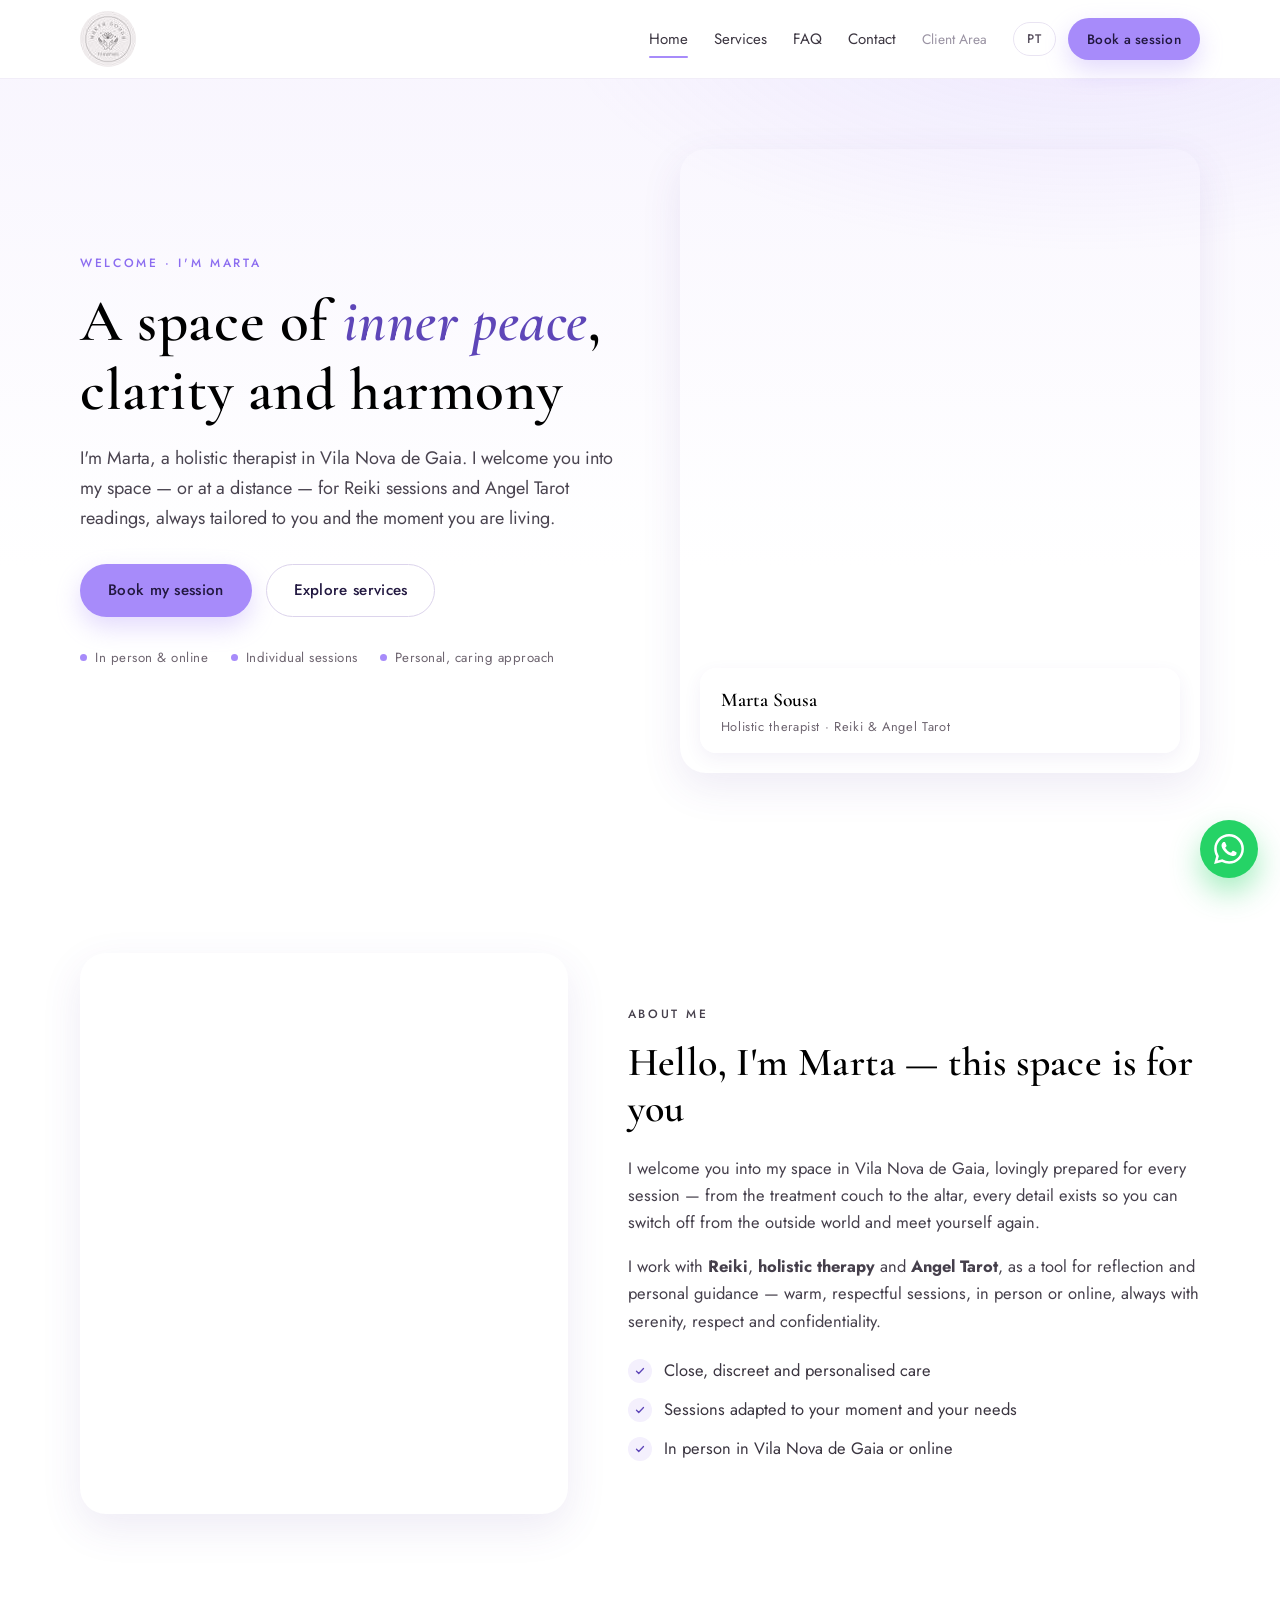
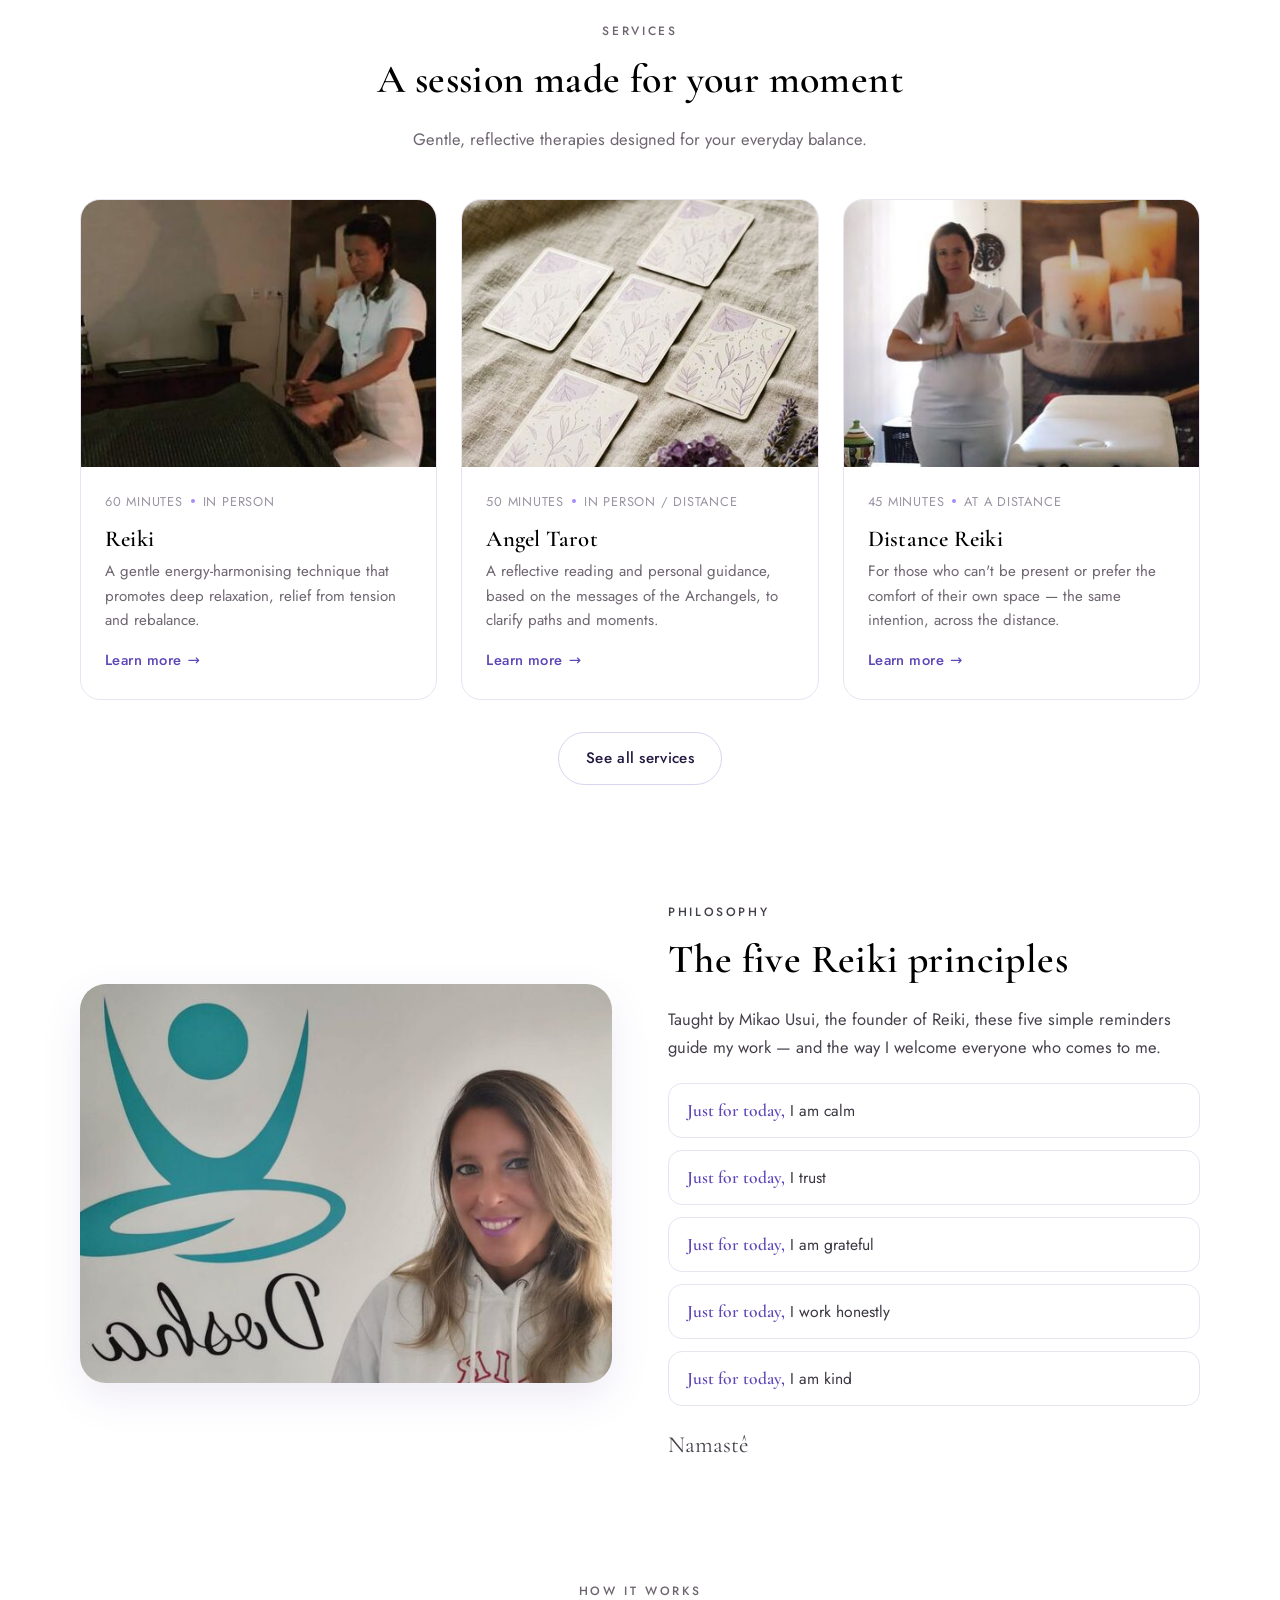
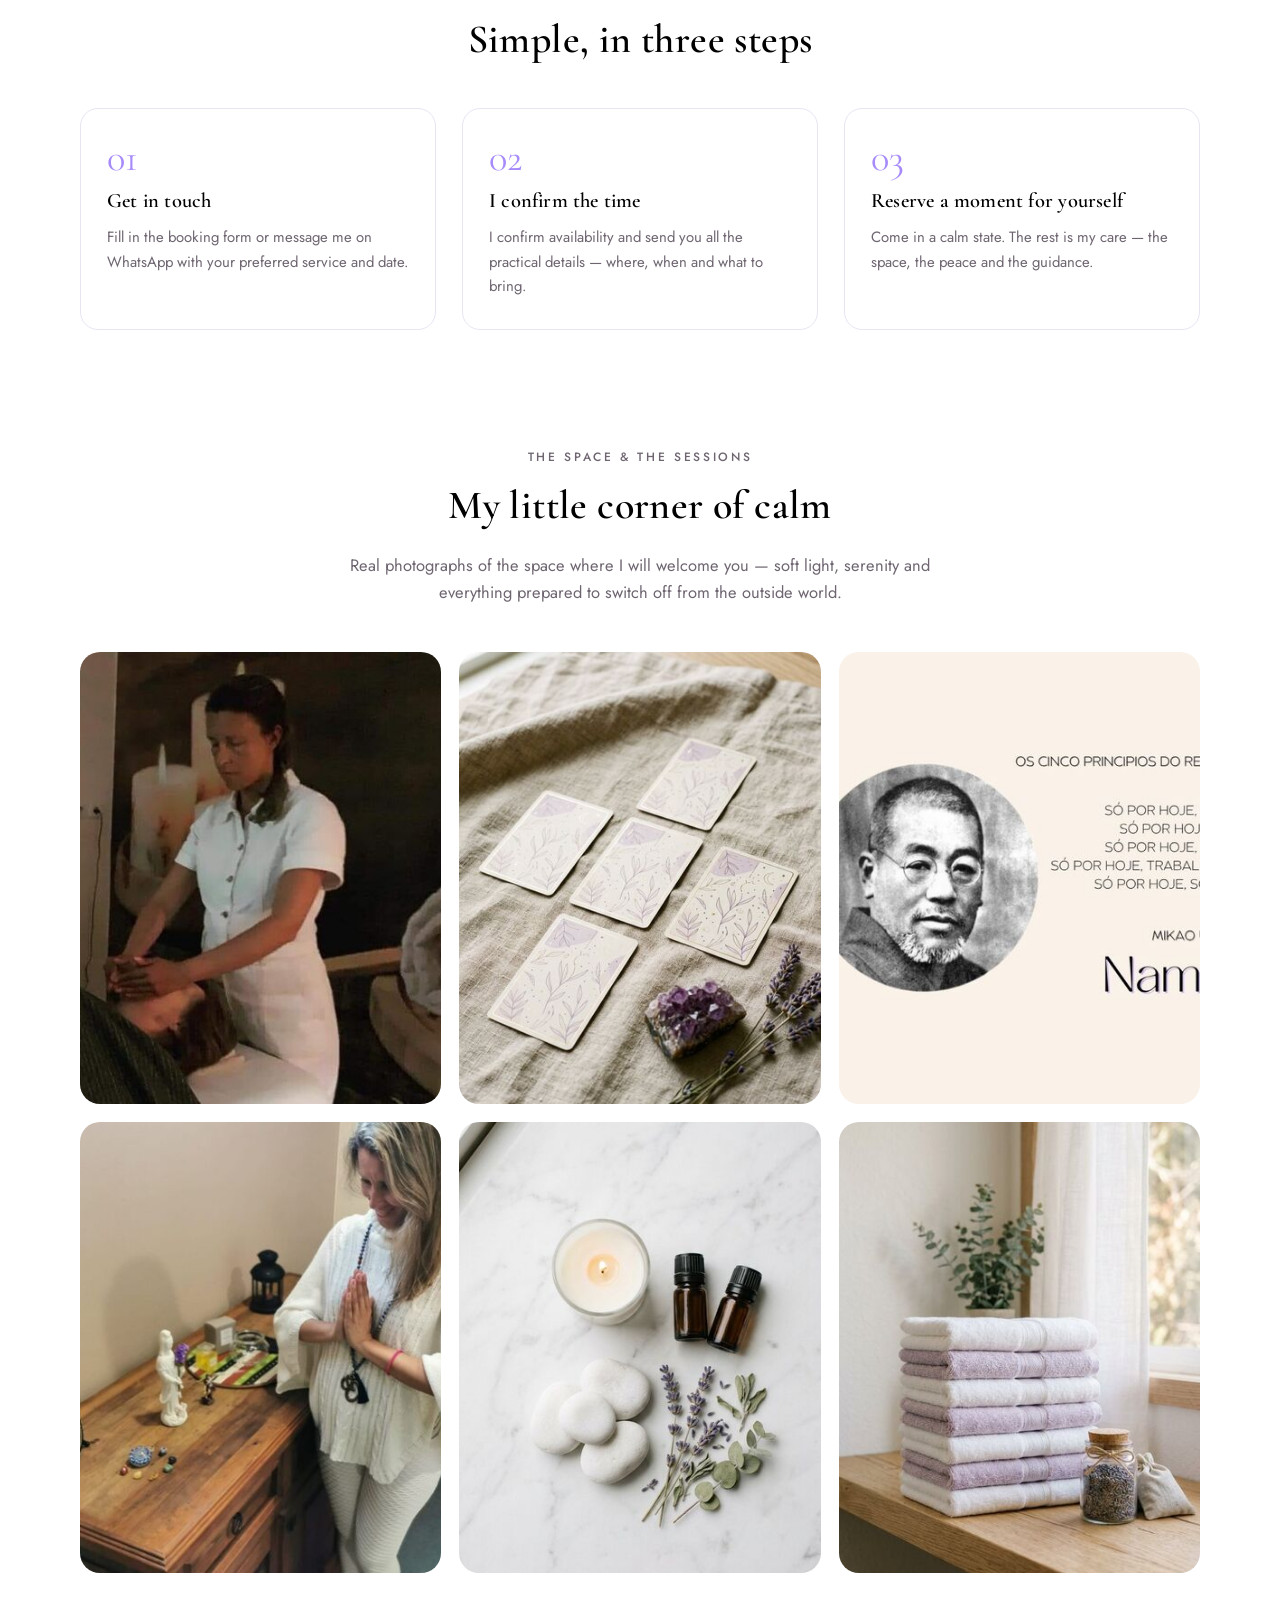
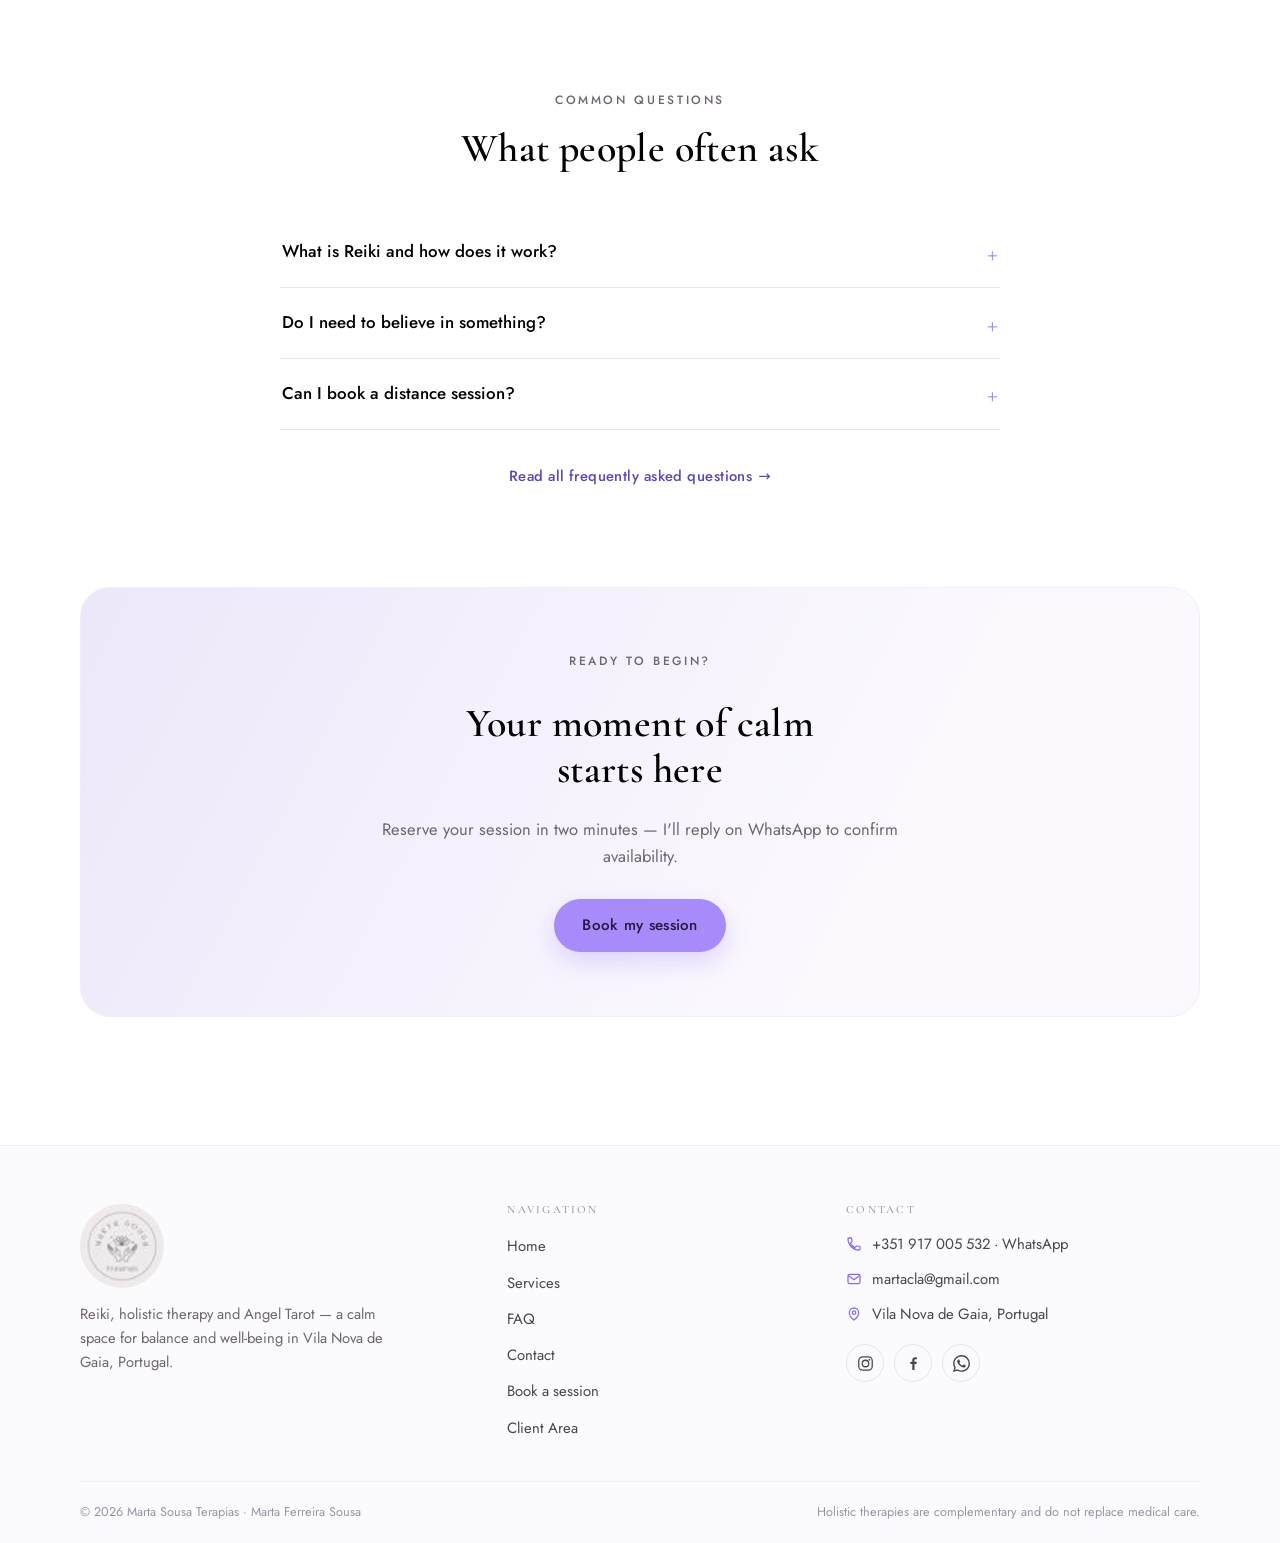
==== en/index.html @ b4a6c313 "Responsive images + hide prices for now Imagens responsivas: - 26 variantes de largura reduzida em i" ====
<!DOCTYPE html>
<html lang="en-GB">
<head>
  <meta charset="UTF-8">
  <meta name="viewport" content="width=device-width, initial-scale=1.0">
  <title>Marta Sousa Terapias · Reiki &amp; Holistic Therapy in Vila Nova de Gaia</title>
  <meta name="description" content="Reiki, holistic therapy and Tarot readings in Vila Nova de Gaia, Portugal. A dedicated space for balance and well-being — warm sessions, in person or online. Book yours today.">
  <link rel="icon" type="image/svg+xml" href="../favicon.svg">
  <meta property="og:title" content="Marta Sousa Terapias · Reiki &amp; Holistic Therapy">
  <meta property="og:description" content="A space dedicated to balance and well-being. Reiki · Holistic Therapy · Angel Tarot — sessions in person and online, Vila Nova de Gaia.">
  <meta property="og:type" content="website">
  <meta property="og:url" content="https://benmrodrigues2000.github.io/martasousaterapias/en/">
  <meta property="og:image" content="https://benmrodrigues2000.github.io/martasousaterapias/images/marta-hero.jpg">
  <meta property="og:locale" content="en_GB">
  <link rel="preconnect" href="https://fonts.googleapis.com">
  <link rel="preconnect" href="https://fonts.gstatic.com" crossorigin>
  <link href="https://fonts.googleapis.com/css2?family=Cormorant+Garamond:ital,wght@0,500;0,600;1,500&family=Jost:wght@300;400;500&display=swap" rel="stylesheet">
  <link rel="stylesheet" href="../css/style.css">
</head>
<body>

  <header class="site-header">
    <div class="container header-inner">
      <a class="brand" href="index.html" aria-label="Marta Sousa Terapias — Home">
        <img class="brand-mark" src="../images/logo.jpeg" srcset="../images/logo-56.jpg 56w, ../images/logo-112.jpg 112w, ../images/logo-168.jpg 168w" sizes="56px" alt="Marta Sousa Terapias" width="56" height="56" decoding="async">
      </a>
      <nav class="main-nav" id="mainNav" aria-label="Main navigation">
        <a href="index.html" class="active">Home</a>
        <a href="services.html">Services</a>
        <a href="faq.html">FAQ</a>
        <a href="contact.html">Contact</a>
        <a href="client-area.html" class="nav-soft">Client Area</a>
      </nav>
      <div class="header-actions">
        <a class="lang" href="../index.html" title="Versão em português">PT</a>
        <a class="btn btn-primary btn-sm header-cta" href="booking.html">Book a session</a>
        <button type="button" class="nav-toggle" id="navToggle" aria-expanded="false" aria-controls="mainNav" aria-label="Open menu"><span></span><span></span><span></span></button>
      </div>
    </div>
  </header>

  <main>
    <section class="hero">
      <div class="container hero-grid">
        <div class="hero-copy reveal">
          <p class="eyebrow">Welcome · I'm Marta</p>
          <h1>A space of <em>inner peace</em>, clarity and harmony</h1>
          <p class="lead">I'm Marta, a holistic therapist in Vila Nova de Gaia. I welcome you into my space — or at a distance — for Reiki sessions and Angel Tarot readings, always tailored to you and the moment you are living.</p>
          <div class="hero-cta">
            <a class="btn btn-primary" href="booking.html">Book my session</a>
            <a class="btn btn-ghost" href="services.html">Explore services</a>
          </div>
          <ul class="hero-meta">
            <li>In person &amp; online</li>
            <li>Individual sessions</li>
            <li>Personal, caring approach</li>
          </ul>
        </div>
        <div class="hero-media reveal">
          <img src="../images/marta-hero.jpg" srcset="../images/marta-hero-480.jpg 480w, ../images/marta-hero.jpg 720w" sizes="(max-width: 980px) calc(100vw - 48px), 520px" alt="Marta with her hands in prayer beside the altar in her therapy space" width="720" height="864" loading="eager" decoding="async" fetchpriority="high">
          <div class="hero-card">
            <strong>Marta Sousa</strong>
            <span>Holistic therapist · Reiki &amp; Angel Tarot</span>
          </div>
        </div>
      </div>
    </section>

    <section class="section">
      <div class="container about-grid">
        <div class="about-media reveal">
          <img src="../images/marta-sobre.jpg" srcset="../images/marta-sobre-480.jpg 480w, ../images/marta-sobre-640.jpg 640w, ../images/marta-sobre.jpg 783w" sizes="(max-width: 980px) calc(100vw - 48px), 487px" alt="Marta in her therapy space, hands in prayer next to the treatment couch" width="783" height="900" loading="lazy" decoding="async">
        </div>
        <div class="about-copy reveal">
          <p class="eyebrow">About me</p>
          <h2>Hello, I'm Marta — this space is for you</h2>
          <p>I welcome you into my space in Vila Nova de Gaia, lovingly prepared for every session — from the treatment couch to the altar, every detail exists so you can switch off from the outside world and meet yourself again.</p>
          <p>I work with <strong>Reiki</strong>, <strong>holistic therapy</strong> and <strong>Angel Tarot</strong>, as a tool for reflection and personal guidance — warm, respectful sessions, in person or online, always with serenity, respect and confidentiality.</p>
          <ul class="mini-list">
            <li><span class="tick"><svg viewBox="0 0 24 24"><path d="m5 12.5 4.5 4.5L19 7" stroke-linecap="round" stroke-linejoin="round"/></svg></span> Close, discreet and personalised care</li>
            <li><span class="tick"><svg viewBox="0 0 24 24"><path d="m5 12.5 4.5 4.5L19 7" stroke-linecap="round" stroke-linejoin="round"/></svg></span> Sessions adapted to your moment and your needs</li>
            <li><span class="tick"><svg viewBox="0 0 24 24"><path d="m5 12.5 4.5 4.5L19 7" stroke-linecap="round" stroke-linejoin="round"/></svg></span> In person in Vila Nova de Gaia or online</li>
          </ul>
        </div>
      </div>
    </section>

    <section class="section section--20">
      <div class="container">
        <div class="section-head center reveal">
          <p class="eyebrow">Services</p>
          <h2>A session made for your moment</h2>
          <p>Gentle, reflective therapies designed for your everyday balance.</p>
        </div>
        <div class="svc-grid">
          <article class="svc-card reveal">
            <div class="svc-img"><img src="../images/marta-reiki.jpg" srcset="../images/marta-reiki-400.jpg 400w, ../images/marta-reiki-600.jpg 600w, ../images/marta-reiki-800.jpg 800w, ../images/marta-reiki.jpg 1200w" sizes="(max-width: 560px) calc(100vw - 48px), (max-width: 980px) calc((100vw - 72px) / 2), 357px" alt="Marta giving Reiki to a client lying on the couch in her space" width="1200" height="676" loading="lazy" decoding="async"></div>
            <div class="svc-body">
              <div class="svc-meta">60 minutes <span class="dot"></span> In person</div>
              <h3>Reiki</h3>
              <p>A gentle energy-harmonising technique that promotes deep relaxation, relief from tension and rebalance.</p>
              <a class="more-link" href="services.html#reiki">Learn more</a>
            </div>
          </article>
          <article class="svc-card reveal">
            <div class="svc-img"><img src="../images/g2.jpg" srcset="../images/g2-400.jpg 400w, ../images/g2-720.jpg 720w, ../images/g2.jpg 768w" sizes="(max-width: 560px) calc(100vw - 48px), (max-width: 980px) calc((100vw - 72px) / 2), 357px" alt="Face-down tarot cards on linen fabric" width="768" height="1376" loading="lazy" decoding="async"></div>
            <div class="svc-body">
              <div class="svc-meta">50 minutes <span class="dot"></span> In person / distance</div>
              <h3>Angel Tarot</h3>
              <p>A reflective reading and personal guidance, based on the messages of the Archangels, to clarify paths and moments.</p>
              <a class="more-link" href="services.html#tarot">Learn more</a>
            </div>
          </article>
          <article class="svc-card reveal">
            <div class="svc-img"><img src="../images/marta-altar.jpg" srcset="../images/marta-altar-400.jpg 400w, ../images/marta-altar-600.jpg 600w, ../images/marta-altar-800.jpg 800w, ../images/marta-altar.jpg 1200w" sizes="(max-width: 560px) calc(100vw - 48px), (max-width: 980px) calc((100vw - 72px) / 2), 357px" alt="Marta in prayer beside the altar in her space" width="1200" height="798" loading="lazy" decoding="async"></div>
            <div class="svc-body">
              <div class="svc-meta">45 minutes <span class="dot"></span> At a distance</div>
              <h3>Distance Reiki</h3>
              <p>For those who can't be present or prefer the comfort of their own space — the same intention, across the distance.</p>
              <a class="more-link" href="services.html#distance-reiki">Learn more</a>
            </div>
          </article>
        </div>
        <p class="reveal cta-line"><a class="btn btn-ghost" href="services.html">See all services</a></p>
      </div>
    </section>

    <section class="section section--30 principios" id="principles">
      <div class="container principios-grid">
        <div class="principios-media reveal">
          <img src="../images/principios-reiki.jpg" srcset="../images/principios-reiki-600.jpg 600w, ../images/principios-reiki-900.jpg 900w, ../images/principios-reiki.jpg 1200w" sizes="(max-width: 980px) calc(100vw - 48px), 532px" alt="Mikao Usui and the five Reiki principles for happiness (image in Portuguese)" width="1200" height="900" loading="lazy" decoding="async">
        </div>
        <div class="principios-copy reveal">
          <p class="eyebrow">Philosophy</p>
          <h2>The five Reiki principles</h2>
          <p>Taught by Mikao Usui, the founder of Reiki, these five simple reminders guide my work — and the way I welcome everyone who comes to me.</p>
          <ul class="principios-list">
            <li><strong>Just for today,</strong> I am calm</li>
            <li><strong>Just for today,</strong> I trust</li>
            <li><strong>Just for today,</strong> I am grateful</li>
            <li><strong>Just for today,</strong> I work honestly</li>
            <li><strong>Just for today,</strong> I am kind</li>
          </ul>
          <p class="principios-sign">Namastê</p>
        </div>
      </div>
    </section>

    <section class="section section--30">
      <div class="container">
        <div class="section-head center reveal">
          <p class="eyebrow">How it works</p>
          <h2>Simple, in three steps</h2>
        </div>
        <div class="steps">
          <div class="step reveal">
            <span class="step-num">01</span>
            <h3>Get in touch</h3>
            <p>Fill in the booking form or message me on WhatsApp with your preferred service and date.</p>
          </div>
          <div class="step reveal">
            <span class="step-num">02</span>
            <h3>I confirm the time</h3>
            <p>I confirm availability and send you all the practical details — where, when and what to bring.</p>
          </div>
          <div class="step reveal">
            <span class="step-num">03</span>
            <h3>Reserve a moment for yourself</h3>
            <p>Come in a calm state. The rest is my care — the space, the peace and the guidance.</p>
          </div>
        </div>
      </div>
    </section>

    <section class="section section--30">
      <div class="container">
        <div class="section-head center reveal">
          <p class="eyebrow">The space &amp; the sessions</p>
          <h2>My little corner of calm</h2>
          <p>Real photographs of the space where I will welcome you — soft light, serenity and everything prepared to switch off from the outside world.</p>
        </div>
        <div class="gallery">
          <figure class="reveal"><img src="../images/marta-reiki-retrato.jpg" srcset="../images/marta-reiki-retrato-400.jpg 400w, ../images/marta-reiki-retrato.jpg 691w" sizes="(max-width: 560px) calc(100vw - 48px), (max-width: 980px) calc((100vw - 66px) / 2), 361px" alt="Marta giving Reiki to a client" width="691" height="864" loading="lazy" decoding="async"><figcaption>Reiki sessions</figcaption></figure>
          <figure class="reveal"><img src="../images/g2.jpg" srcset="../images/g2-400.jpg 400w, ../images/g2-720.jpg 720w, ../images/g2.jpg 768w" sizes="(max-width: 560px) calc(100vw - 48px), (max-width: 980px) calc((100vw - 66px) / 2), 361px" alt="Angel Tarot" width="768" height="1376" loading="lazy" decoding="async"><figcaption>Angel Tarot</figcaption></figure>
          <figure class="reveal"><img src="../images/marta-espaco-retrato.jpg" srcset="../images/marta-espaco-retrato-400.jpg 400w, ../images/marta-espaco-retrato.jpg 720w" sizes="(max-width: 560px) calc(100vw - 48px), (max-width: 980px) calc((100vw - 66px) / 2), 361px" alt="Marta in her therapy space, beside the treatment couch" width="720" height="900" loading="lazy" decoding="async"><figcaption>The space, prepared for you</figcaption></figure>
          <figure class="reveal"><img class="img-crop-left" src="../images/marta-dosha.jpg" srcset="../images/marta-dosha-480.jpg 480w, ../images/marta-dosha-720.jpg 720w, ../images/marta-dosha.jpg 900w" sizes="(max-width: 560px) calc(100vw - 48px), (max-width: 980px) calc((100vw - 66px) / 2), 361px" alt="Marta smiling beside her space's symbol" width="900" height="898" loading="lazy" decoding="async"><figcaption>You are welcome here</figcaption></figure>
          <figure class="reveal"><img src="../images/g4.jpg" srcset="../images/g4-400.jpg 400w, ../images/g4-720.jpg 720w, ../images/g4.jpg 768w" sizes="(max-width: 560px) calc(100vw - 48px), (max-width: 980px) calc((100vw - 66px) / 2), 361px" alt="Essential oils and candles" width="768" height="1376" loading="lazy" decoding="async"><figcaption>Details that soothe</figcaption></figure>
          <figure class="reveal"><img src="../images/g5.jpg" srcset="../images/g5-400.jpg 400w, ../images/g5-720.jpg 720w, ../images/g5.jpg 768w" sizes="(max-width: 560px) calc(100vw - 48px), (max-width: 980px) calc((100vw - 66px) / 2), 361px" alt="Towels and lavender" width="768" height="1376" loading="lazy" decoding="async"><figcaption>Always prepared for you</figcaption></figure>
        </div>
      </div>
    </section>

    <section class="section section--30">
      <div class="container">
        <div class="section-head center reveal">
          <p class="eyebrow">Common questions</p>
          <h2>What people often ask</h2>
        </div>
        <div class="faq-wrap faq-wrap--narrow">
          <div class="faq-list">
            <details class="reveal">
              <summary>What is Reiki and how does it work?</summary>
              <div class="faq-a">Reiki is a gentle energy-harmonising technique, given through hand placement. It's a calm, pain-free experience of deep relaxation — you remain fully clothed, in complete comfort.</div>
            </details>
            <details class="reveal">
              <summary>Do I need to believe in something?</summary>
              <div class="faq-a">No. Sessions adapt to each person. Simply come with an open mind and a good disposition — the rest is about caring for the present moment.</div>
            </details>
            <details class="reveal">
              <summary>Can I book a distance session?</summary>
              <div class="faq-a">Yes. I offer distance Reiki for those who can't attend in person or prefer the comfort of their own space, by appointment.</div>
            </details>
          </div>
          <p class="reveal cta-line"><a class="more-link" href="faq.html">Read all frequently asked questions</a></p>
        </div>
      </div>
    </section>

    <section class="section section--10">
      <div class="container">
        <div class="cta-band reveal">
          <p class="eyebrow">Ready to begin?</p>
          <h2>Your moment of calm starts here</h2>
          <p>Reserve your session in two minutes — I'll reply on WhatsApp to confirm availability.</p>
          <a class="btn btn-primary" href="booking.html">Book my session</a>
        </div>
      </div>
    </section>
  </main>

  <footer class="site-footer">
    <div class="container">
      <div class="footer-grid">
        <div>
          <a class="brand" href="index.html" aria-label="Marta Sousa Terapias">
            <img class="brand-mark" src="../images/logo.jpeg" srcset="../images/logo-56.jpg 56w, ../images/logo-112.jpg 112w, ../images/logo-168.jpg 168w" sizes="56px" alt="Marta Sousa Terapias" width="56" height="56" decoding="async">
          </a>
          <p class="f-tag">Reiki, holistic therapy and Angel Tarot — a calm space for balance and well-being in Vila Nova de Gaia, Portugal.</p>
        </div>
        <div>
          <h4 class="f-h">Navigation</h4>
          <ul class="f-links">
            <li><a href="index.html">Home</a></li>
            <li><a href="services.html">Services</a></li>
            <li><a href="faq.html">FAQ</a></li>
            <li><a href="contact.html">Contact</a></li>
            <li><a href="booking.html">Book a session</a></li>
            <li><a href="client-area.html">Client Area</a></li>
          </ul>
        </div>
        <div>
          <h4 class="f-h">Contact</h4>
          <ul class="f-contact">
            <li>
              <svg viewBox="0 0 24 24"><path d="M6.6 10.8c1.5 3 3.6 5.1 6.6 6.6l2.2-2.2c.3-.3.7-.4 1-.2 1.1.4 2.3.6 3.6.6.6 0 1 .4 1 1V20c0 .6-.4 1-1 1C10.6 21 3 13.4 3 4c0-.6.4-1 1-1h3.5c.6 0 1 .4 1 1 0 1.2.2 2.4.6 3.6.1.3 0 .7-.2 1l-2.3 2.2z"/></svg>
              <span><a href="tel:+351917005532">+351 917 005 532</a> · WhatsApp</span>
            </li>
            <li>
              <svg viewBox="0 0 24 24"><rect x="3" y="5" width="18" height="14" rx="2.5"/><path d="m4 7 8 6 8-6"/></svg>
              <a href="mailto:martacla@gmail.com">martacla@gmail.com</a>
            </li>
            <li>
              <svg viewBox="0 0 24 24"><path d="M12 21s-7-5.5-7-11a7 7 0 1 1 14 0c0 5.5-7 11-7 11z"/><circle cx="12" cy="10" r="2.6"/></svg>
              <span>Vila Nova de Gaia, Portugal</span>
            </li>
          </ul>
          <div class="footer-social">
            <a href="https://www.instagram.com/martasousaterapias" target="_blank" rel="noopener" aria-label="Instagram">
              <svg viewBox="0 0 24 24" fill="none" stroke="currentColor" stroke-width="1.8"><rect x="2.5" y="2.5" width="19" height="19" rx="5.5"/><circle cx="12" cy="12" r="4.6"/><circle cx="17.4" cy="6.6" r="1.2" fill="currentColor" stroke="none"/></svg>
            </a>
            <a href="https://www.facebook.com/martasousaterapias" target="_blank" rel="noopener" aria-label="Facebook">
              <svg viewBox="0 0 24 24" fill="currentColor"><path d="M13.4 21v-8.2h2.8l.4-3.2h-3.2V7.5c0-.9.3-1.5 1.6-1.5h1.7V3.1c-.3 0-1.3-.1-2.4-.1-2.4 0-4 1.4-4 4v2.6H7.5v3.2h2.8V21h3.1z"/></svg>
            </a>
            <a data-wa-default href="https://wa.me/351917005532" target="_blank" rel="noopener" aria-label="WhatsApp">
              <svg viewBox="0 0 24 24" fill="currentColor"><path d="M17.472 14.382c-.297-.149-1.758-.867-2.03-.967-.273-.099-.471-.148-.67.15-.197.297-.767.966-.94 1.164-.173.199-.347.223-.644.075-.297-.15-1.255-.463-2.39-1.475-.883-.788-1.48-1.761-1.653-2.059-.173-.297-.018-.458.13-.606.134-.133.298-.347.446-.52.149-.174.198-.298.298-.497.099-.198.05-.371-.025-.52-.075-.149-.669-1.612-.916-2.207-.242-.579-.487-.5-.669-.51-.173-.008-.371-.01-.57-.01-.198 0-.52.074-.792.372-.272.297-1.04 1.016-1.04 2.479 0 1.462 1.065 2.875 1.213 3.074.149.198 2.096 3.2 5.077 4.487.709.306 1.262.489 1.694.625.712.227 1.36.195 1.871.118.571-.085 1.758-.719 2.006-1.413.248-.694.248-1.289.173-1.413-.074-.124-.272-.198-.57-.347m-5.421 7.403h-.004a9.87 9.87 0 01-5.031-1.378l-.361-.214-3.741.982.998-3.648-.235-.374a9.86 9.86 0 01-1.51-5.26c.001-5.45 4.436-9.884 9.888-9.884 2.64 0 5.122 1.03 6.988 2.898a9.825 9.825 0 012.893 6.994c-.003 5.45-4.437 9.884-9.885 9.884m8.413-18.297A11.815 11.815 0 0012.05 0C5.495 0 .16 5.335.157 11.892c0 2.096.547 4.142 1.588 5.945L.057 24l6.305-1.654a11.882 11.882 0 005.683 1.448h.005c6.554 0 11.89-5.335 11.893-11.893a11.821 11.821 0 00-3.48-8.413z"/></svg>
            </a>
          </div>
        </div>
      </div>
      <div class="footer-bottom">
        <span>© <span id="year"></span> Marta Sousa Terapias · Marta Ferreira Sousa</span>
        <span>Holistic therapies are complementary and do not replace medical care.</span>
      </div>
    </div>
  </footer>

  <a class="whats-float" data-wa-default href="https://wa.me/351917005532" target="_blank" rel="noopener" aria-label="Chat on WhatsApp">
    <svg viewBox="0 0 24 24" fill="currentColor" aria-hidden="true"><path d="M17.472 14.382c-.297-.149-1.758-.867-2.03-.967-.273-.099-.471-.148-.67.15-.197.297-.767.966-.94 1.164-.173.199-.347.223-.644.075-.297-.15-1.255-.463-2.39-1.475-.883-.788-1.48-1.761-1.653-2.059-.173-.297-.018-.458.13-.606.134-.133.298-.347.446-.52.149-.174.198-.298.298-.497.099-.198.05-.371-.025-.52-.075-.149-.669-1.612-.916-2.207-.242-.579-.487-.5-.669-.51-.173-.008-.371-.01-.57-.01-.198 0-.52.074-.792.372-.272.297-1.04 1.016-1.04 2.479 0 1.462 1.065 2.875 1.213 3.074.149.198 2.096 3.2 5.077 4.487.709.306 1.262.489 1.694.625.712.227 1.36.195 1.871.118.571-.085 1.758-.719 2.006-1.413.248-.694.248-1.289.173-1.413-.074-.124-.272-.198-.57-.347m-5.421 7.403h-.004a9.87 9.87 0 01-5.031-1.378l-.361-.214-3.741.982.998-3.648-.235-.374a9.86 9.86 0 01-1.51-5.26c.001-5.45 4.436-9.884 9.888-9.884 2.64 0 5.122 1.03 6.988 2.898a9.825 9.825 0 012.893 6.994c-.003 5.45-4.437 9.884-9.885 9.884m8.413-18.297A11.815 11.815 0 0012.05 0C5.495 0 .16 5.335.157 11.892c0 2.096.547 4.142 1.588 5.945L.057 24l6.305-1.654a11.882 11.882 0 005.683 1.448h.005c6.554 0 11.89-5.335 11.893-11.893a11.821 11.821 0 00-3.48-8.413z"/></svg>
  </a>

  <script src="../js/config.js"></script>
  <script src="../js/main.js"></script>
</body>
</html>
---- css/style.css ----
/* ============================================================
   Marta Sousa Terapias — style.css
   Paleta: branco #FFFFFF · lilás #A78BFA · negro
   Personalidade: clara, minimalista, elegante, acolhedora
   ============================================================ */

:root{
  --bg:#FFFFFF;
  --ink:#000000;
  --text:#191512;
  --muted:#6E6570;
  --faint:#9A93A3;
  --lilac:#A78BFA;
  --lilac-strong:#8B6CF0;
  --lilac-deep:#5E46B8;
  --lilac-soft:#F4F0FD;
  --lilac-soft-2:#EDE7FA;
  --line:#E9E4F2;
  --line-soft:#F1EDF8;
  --card:#FFFFFF;
  --radius:18px;
  --radius-lg:26px;
  --shadow:0 14px 40px rgba(84,60,160,.10);
  --shadow-sm:0 6px 18px rgba(84,60,160,.07);
  --font-head:"Cormorant Garamond","Georgia","Times New Roman",serif;
  --font-body:"Jost","Avenir Next","Segoe UI",system-ui,-apple-system,sans-serif;
  --wa:#25D366;
}

*,*::before,*::after{box-sizing:border-box}
html{scroll-behavior:smooth}
body{
  margin:0;
  background:var(--bg);
  color:var(--text);
  font-family:var(--font-body);
  font-size:16.5px;
  line-height:1.65;
  font-weight:400;
  -webkit-font-smoothing:antialiased;
}
/* Imagens fluidas por omissão. `height:auto` preserva a proporção
   quando width/height vêm declarados no HTML (evita layout shift). */
img{max-width:100%;height:auto;display:block}
a{color:var(--lilac-deep);text-decoration:none}
a:hover{color:var(--lilac-strong)}
h1,h2,h3,h4{
  font-family:var(--font-head);
  color:var(--ink);
  line-height:1.15;
  font-weight:600;
  margin:0 0 .6em;
  letter-spacing:.01em;
}
h1{font-size:clamp(2.5rem,5vw,3.7rem)}
h2{font-size:clamp(1.9rem,3.4vw,2.5rem)}
h3{font-size:1.35rem}
p{margin:0 0 1em}
em{font-style:italic;color:var(--lilac-deep)}
.container{width:min(1120px,100% - 48px);margin-inline:auto}

/* ---------- micro ---------- */
.eyebrow{
  font-size:.75rem;
  letter-spacing:.22em;
  text-transform:uppercase;
  color:var(--lilac-strong);
  font-weight:500;
  margin:0 0 14px;
}
.lead{font-size:1.13rem;color:#4A4450;max-width:60ch}
.section{padding:88px 0}
.section--10{padding-top:10px}
.section--20{padding-top:20px}
.section--30{padding-top:30px}
.section--40{padding-top:40px}
.section-head{max-width:640px;margin-bottom:46px}
.section-head.center{margin-inline:auto;text-align:center}
.section-head p{color:var(--muted)}
.muted{color:var(--muted)}
.small{font-size:.85rem}
.text-center{text-align:center}
/* linha de ligação CTA no centro de uma secção */
.cta-line{text-align:center;margin:32px 0 0}
.legal-note{text-align:center;margin:44px 0 0}
.table-scroll{overflow-x:auto}
.img-crop-left{object-position:20% center}
.img-crop-right{object-position:70% center}

/* ---------- botões ---------- */
.btn{
  display:inline-flex;align-items:center;justify-content:center;gap:9px;
  padding:13px 27px;border-radius:999px;border:1px solid transparent;
  font-family:var(--font-body);font-size:.95rem;font-weight:500;letter-spacing:.02em;
  cursor:pointer;transition:all .25s ease;white-space:nowrap;
}
.btn-primary{background:var(--lilac);color:#221840;box-shadow:0 10px 24px rgba(167,139,250,.32)}
.btn-primary:hover{background:var(--lilac-strong);color:#fff;transform:translateY(-1px)}
.btn-ghost{background:#fff;border-color:#DCD4EC;color:#221840}
.btn-ghost:hover{border-color:var(--lilac);background:var(--lilac-soft)}
.btn-sm{padding:9px 18px;font-size:.85rem}
.btn-block{width:100%}
.more-link{font-weight:500;font-size:.92rem;letter-spacing:.03em;display:inline-flex;align-items:center;gap:6px}
.more-link::after{content:"→";transition:transform .25s}
.more-link:hover::after{transform:translateX(4px)}

/* ---------- header ---------- */
.site-header{
  position:sticky;top:0;z-index:50;
  background:rgba(255,255,255,.88);
  backdrop-filter:blur(12px);-webkit-backdrop-filter:blur(12px);
  border-bottom:1px solid var(--line-soft);
}
.header-inner{display:flex;align-items:center;gap:26px;height:78px}
.brand{display:flex;align-items:center;gap:11px}
.brand-mark{width:56px;height:56px;flex:none;display:block;object-fit:contain}
img.brand-mark{border-radius:50%}
.main-nav{display:flex;gap:26px;margin-left:auto;align-items:center}
.main-nav a{
  position:relative;padding:7px 0;font-size:.94rem;color:#3B3540;font-weight:400;
}
.main-nav a:hover{color:var(--lilac-deep)}
.main-nav a.active::after{
  content:"";position:absolute;left:0;right:0;bottom:0;height:2px;border-radius:2px;background:var(--lilac);
}
.main-nav a.nav-soft{color:var(--faint);font-size:.86rem}
.header-actions{display:flex;align-items:center;gap:12px}
.lang{
  font-size:.78rem;letter-spacing:.1em;border:1px solid var(--line);border-radius:999px;
  padding:6px 13px;color:#5A5260;font-weight:500;
}
.lang:hover{border-color:var(--lilac);color:var(--lilac-deep);background:var(--lilac-soft)}
.nav-toggle{
  display:none;background:none;border:0;cursor:pointer;padding:8px;margin-left:4px;
  flex-direction:column;gap:5px;
}
.nav-toggle span{width:22px;height:2px;background:#221840;border-radius:2px;transition:.25s}
.nav-toggle[aria-expanded="true"] span:nth-child(1){transform:translateY(7px) rotate(45deg)}
.nav-toggle[aria-expanded="true"] span:nth-child(2){opacity:0}
.nav-toggle[aria-expanded="true"] span:nth-child(3){transform:translateY(-7px) rotate(-45deg)}

/* ---------- hero ---------- */
.hero{
  padding:70px 0 92px;
  background:
    radial-gradient(900px 420px at 85% -10%, rgba(167,139,250,.14), transparent 60%),
    linear-gradient(180deg,rgba(248,245,254,.92) 0%, rgba(255,255,255,.72) 62%);
}
.hero-grid{display:grid;grid-template-columns:1.02fr .98fr;gap:58px;align-items:center}
.hero h1{margin-bottom:.35em}
.hero .lead{margin-bottom:30px}
.hero-cta{display:flex;gap:14px;flex-wrap:wrap;margin-bottom:30px}
.hero-meta{
  list-style:none;display:flex;gap:22px;flex-wrap:wrap;margin:0;padding:0;
  font-size:.83rem;color:var(--muted);letter-spacing:.04em;
}
.hero-meta li{display:flex;align-items:center;gap:8px}
.hero-meta li::before{content:"";width:7px;height:7px;border-radius:50%;background:var(--lilac);flex:none}
.hero-media{position:relative}
.hero-media > img{
  width:100%;aspect-ratio:5/6;object-fit:cover;border-radius:var(--radius-lg);box-shadow:var(--shadow);
}
.hero-card{
  position:absolute;left:20px;right:20px;bottom:20px;
  background:rgba(255,255,255,.92);backdrop-filter:blur(8px);
  border:1px solid rgba(255,255,255,.7);border-radius:16px;padding:15px 20px;
  display:flex;flex-direction:column;box-shadow:var(--shadow-sm);
}
.hero-card strong{font-family:var(--font-head);font-size:1.22rem;color:var(--ink);font-weight:600}
.hero-card span{font-size:.8rem;color:var(--muted);letter-spacing:.05em}

/* página interior — faixa topo */
.page-hero{
  padding:66px 0 46px;text-align:center;
  background:
    radial-gradient(760px 320px at 15% -20%, rgba(167,139,250,.16), transparent 60%),
    linear-gradient(180deg,rgba(248,245,254,.92) 0%, rgba(255,255,255,.72) 80%);
}
.page-hero .lead{margin:6px auto 0}

/* ---------- sobre ---------- */
.about-grid{display:grid;grid-template-columns:.92fr 1.08fr;gap:60px;align-items:center}
.about-media img{border-radius:var(--radius-lg);box-shadow:var(--shadow);aspect-ratio:4/4.6;object-fit:cover;width:100%}
.about-copy p{color:#453F4B}
.mini-list{list-style:none;margin:22px 0 0;padding:0;display:grid;gap:12px}
.mini-list li{display:flex;gap:12px;align-items:flex-start;color:#3B3540}
.mini-list .tick{
  flex:none;width:24px;height:24px;border-radius:50%;background:var(--lilac-soft);
  display:grid;place-items:center;margin-top:2px;
}
.mini-list .tick svg{width:12px;height:12px;stroke:var(--lilac-deep);stroke-width:2.6;fill:none}

/* ---------- princípios do Reiki ---------- */
.principios-grid{display:grid;grid-template-columns:1fr 1fr;gap:56px;align-items:center}
.principios-media img{border-radius:var(--radius-lg);box-shadow:var(--shadow);width:100%;aspect-ratio:4/3;object-fit:cover}
.principios-copy > p{color:#453F4B}
.principios-list{list-style:none;margin:22px 0 0;padding:0;display:grid;gap:12px}
.principios-list li{background:#fff;border:1px solid var(--line);border-radius:14px;padding:12px 18px;font-size:.98rem;color:#3B3540}
.principios-list li strong{font-family:var(--font-head);color:var(--lilac-deep);font-size:1.1rem;font-weight:600}
.principios-sign{font-family:var(--font-head);font-size:1.45rem;color:var(--lilac-deep);margin:20px 0 0}

/* ---------- foto lateral (marcação / contacto) ---------- */
.side-photo{background:#fff;border:1px solid var(--line);border-radius:var(--radius);overflow:hidden}
.side-photo img{width:100%;aspect-ratio:16/10;object-fit:cover;object-position:center 28%}
.side-photo > div{padding:16px 20px 18px}
.side-photo strong{display:block;font-family:var(--font-head);font-size:1.22rem;color:var(--ink);font-weight:600}
.side-photo span{font-size:.87rem;color:var(--muted)}
.side-photo + .info-stack{margin-top:16px}

/* ---------- serviços (teaser) ---------- */
.svc-grid{display:grid;grid-template-columns:repeat(3,1fr);gap:24px}
.svc-card{
  background:#fff;border:1px solid var(--line);border-radius:20px;overflow:hidden;
  display:flex;flex-direction:column;transition:transform .3s,box-shadow .3s;
}
.svc-card:hover{transform:translateY(-5px);box-shadow:var(--shadow)}
.svc-card .svc-img{overflow:hidden;aspect-ratio:4/3}
.svc-card .svc-img img{width:100%;height:100%;object-fit:cover;transition:transform .6s ease}
.svc-card:hover .svc-img img{transform:scale(1.05)}
.svc-body{padding:24px 24px 26px;display:flex;flex-direction:column;flex:1}
.svc-body h3{font-size:1.42rem;margin-bottom:.3em}
.svc-body p{font-size:.94rem;color:var(--muted);flex:1}
.svc-meta{
  font-size:.8rem;letter-spacing:.06em;color:var(--faint);text-transform:uppercase;
  margin-bottom:14px;display:flex;align-items:center;gap:8px;
}
.svc-meta .dot{width:4px;height:4px;border-radius:50%;background:var(--lilac)}

/* ---------- passos ---------- */
.steps{display:grid;grid-template-columns:repeat(3,1fr);gap:26px;counter-reset:step}
.step{position:relative;padding:30px 26px;background:#fff;border:1px solid var(--line);border-radius:var(--radius)}
.step-num{
  font-family:var(--font-head);font-size:2.4rem;color:var(--lilac);line-height:1;display:block;margin-bottom:12px;
}
.step h3{font-size:1.28rem}
.step p{font-size:.93rem;color:var(--muted);margin:0}

/* ---------- banda CTA ---------- */
.cta-band{
  background:linear-gradient(118deg,var(--lilac-soft-2) 0%,#FBF9FE 70%);
  border:1px solid var(--line-soft);border-radius:30px;
  padding:64px 48px;text-align:center;
}
.cta-band--spaced{margin-top:64px}
.cta-band h2{max-width:22ch;margin-inline:auto}
.cta-band p{color:var(--muted);max-width:52ch;margin:0 auto 28px}

/* ---------- FAQ ---------- */
.faq-wrap{max-width:780px;margin-inline:auto}
.faq-wrap--narrow{max-width:720px}
.faq-group{margin-bottom:38px}
.faq-group > h3{
  font-size:1rem;font-family:var(--font-body);font-weight:500;letter-spacing:.16em;text-transform:uppercase;
  color:var(--lilac-strong);margin-bottom:14px;
}
.faq-list details{border-bottom:1px solid var(--line)}
.faq-list summary{
  list-style:none;cursor:pointer;display:flex;justify-content:space-between;align-items:center;gap:18px;
  padding:21px 2px;font-size:1.06rem;font-weight:500;color:var(--ink);
}
.faq-list summary::-webkit-details-marker{display:none}
.faq-list summary::after{
  content:"+";font-family:var(--font-head);font-size:1.7rem;line-height:1;color:var(--lilac);
  transition:transform .3s;flex:none;
}
.faq-list details[open] summary::after{transform:rotate(45deg)}
.faq-list details[open] summary{color:var(--lilac-deep)}
.faq-list .faq-a{padding:0 2px 24px;color:var(--muted);font-size:.97rem;max-width:68ch}

/* ---------- serviços detalhe ---------- */
.service-block{
  display:grid;grid-template-columns:1fr 1fr;gap:56px;align-items:center;
  padding:56px 0;border-bottom:1px solid var(--line-soft);
}
.service-block:last-of-type{border-bottom:0}
.service-block .svc-img{border-radius:var(--radius-lg);overflow:hidden;box-shadow:var(--shadow)}
.service-block .svc-img img{width:100%;aspect-ratio:4/3.4;object-fit:cover}
.service-block.reverse .svc-img{order:2}
.service-copy p{color:#453F4B}
.includes{list-style:none;margin:18px 0 24px;padding:0;display:grid;gap:10px}
.includes li{display:flex;gap:11px;align-items:flex-start;font-size:.95rem;color:#3B3540}
.includes .tick{flex:none;width:22px;height:22px;border-radius:50%;background:var(--lilac-soft);display:grid;place-items:center;margin-top:3px}
.includes .tick svg{width:11px;height:11px;stroke:var(--lilac-deep);stroke-width:2.8;fill:none}
/* ---------- tabela de serviços ----------
   .price-table mantém-se na lista de seletores para que a tabela de
   preços volte a funcionar assim que os valores forem repostos. */
.svc-table,.price-table{width:100%;border-collapse:collapse;margin-top:10px}
.svc-table th,.price-table th{
  text-align:left;font-size:.72rem;letter-spacing:.16em;text-transform:uppercase;color:var(--faint);
  font-weight:500;padding:0 14px 14px;border-bottom:1px solid var(--line);
}
.svc-table td,.price-table td{padding:18px 14px;border-bottom:1px solid var(--line-soft);font-size:.97rem}
.svc-table tr:hover td,.price-table tr:hover td{background:rgba(244,240,253,.5)}
.table-note{font-size:.8rem;color:var(--faint);margin-top:14px}

/* ---------- preços (desativados por agora) ----------
   Os valores estão fora do site: SITE.showPrices = false em js/config.js.
   Estas regras ficam guardadas para quando os preços voltarem. */
.price-row{display:flex;align-items:baseline;gap:12px;flex-wrap:wrap}
.price-tag{font-family:var(--font-head);font-size:1.9rem;color:var(--lilac-deep);font-weight:600}
.price-note{font-size:.83rem;color:var(--faint);letter-spacing:.04em}
.price-table td.price{font-weight:500;color:var(--lilac-deep);white-space:nowrap}

/* ---------- contacto ---------- */
.contact-grid{display:grid;grid-template-columns:1fr 1.1fr;gap:44px;align-items:start}
.info-stack{display:grid;gap:16px}
.info-card{
  display:flex;gap:16px;align-items:flex-start;background:#fff;border:1px solid var(--line);
  border-radius:var(--radius);padding:20px 22px;transition:box-shadow .3s;
}
.info-card:hover{box-shadow:var(--shadow-sm)}
.info-icon{
  flex:none;width:44px;height:44px;border-radius:13px;background:var(--lilac-soft);display:grid;place-items:center;
}
.info-icon svg{width:21px;height:21px;stroke:var(--lilac-deep);fill:none;stroke-width:1.9;stroke-linecap:round;stroke-linejoin:round}
.info-card h3{font-size:1.12rem;margin-bottom:.2em;font-family:var(--font-body);font-weight:500}
.info-card p{font-size:.93rem;color:var(--muted);margin:0}
.info-card a.inline{font-weight:500}
.social-row{display:flex;gap:12px;margin-top:22px;flex-wrap:wrap}
.social-btn{
  display:inline-flex;align-items:center;gap:9px;border:1px solid var(--line);border-radius:999px;
  padding:10px 18px;font-size:.88rem;color:#3B3540;background:#fff;transition:all .25s;
}
.social-btn svg{width:17px;height:17px}
.social-btn:hover{border-color:var(--lilac);background:var(--lilac-soft);color:var(--lilac-deep)}
.map-wrap{margin-top:52px;border-radius:22px;overflow:hidden;border:1px solid var(--line);box-shadow:var(--shadow-sm)}
.map-wrap iframe{display:block;width:100%;height:400px;border:0;filter:saturate(.85)}

/* ---------- formulários ---------- */
.form-card{
  background:#fff;border:1px solid var(--line);border-radius:24px;padding:36px;box-shadow:var(--shadow-sm);
}
.form-card h2{font-size:1.7rem}
.field{margin-bottom:18px}
.field label{
  display:block;font-size:.74rem;letter-spacing:.1em;text-transform:uppercase;
  color:var(--muted);font-weight:500;margin-bottom:8px;
}
.field input,.field select,.field textarea{
  width:100%;padding:13px 15px;border:1px solid #DCD4EC;border-radius:13px;background:#FDFCFF;
  font-family:var(--font-body);font-size:.97rem;color:var(--text);transition:border .2s,box-shadow .2s;
}
.field textarea{resize:vertical;min-height:96px}
.field input:focus,.field select:focus,.field textarea:focus{
  outline:none;border-color:var(--lilac);box-shadow:0 0 0 3px rgba(167,139,250,.2);background:#fff;
}
.field input.invalid,.field select.invalid{border-color:#E08B8B;box-shadow:0 0 0 3px rgba(224,139,139,.15)}
.form-row{display:grid;grid-template-columns:1fr 1fr;gap:18px}
.radio-row{display:flex;gap:20px;padding:13px 0 0}
.radio-row label{
  display:flex;gap:8px;align-items:center;font-size:.93rem;color:#3B3540;text-transform:none;letter-spacing:0;
  font-weight:400;cursor:pointer;margin:0;
}
.radio-row input{accent-color:var(--lilac-deep);width:16px;height:16px}
.form-note{font-size:.8rem;color:var(--faint);margin:4px 0 20px}
.form-note--tight{margin-bottom:10px}
.form-error{
  display:none;background:#FBEFEF;border:1px solid #F2D3D3;color:#8C3B3B;border-radius:12px;
  padding:12px 16px;font-size:.88rem;margin-bottom:16px;
}
.form-error.show{display:block}
.success-panel{
  background:var(--lilac-soft);border:1px solid var(--line);border-radius:16px;
  padding:22px 24px;margin-top:20px;display:grid;gap:12px;
}
.success-panel[hidden]{display:none}
.success-panel h3{font-size:1.35rem;margin:0}
.success-panel p{margin:0;font-size:.92rem;color:#4A4450}
.success-summary{font-weight:500}
.success-actions{display:flex;gap:12px;flex-wrap:wrap}

/* ---------- marcação (reserva) ---------- */
.booking-layout{display:grid;grid-template-columns:1.25fr .85fr;gap:44px;align-items:start}
.booking-side{display:grid;gap:18px;position:sticky;top:100px}
.side-card{background:#fff;border:1px solid var(--line);border-radius:var(--radius);padding:24px}
.side-card h3{font-size:1.22rem;margin-bottom:.35em}
.side-card p{font-size:.9rem;color:var(--muted)}
.wa-inline{
  display:flex;align-items:center;gap:12px;background:var(--lilac-soft);border:1px solid var(--line);
  border-radius:var(--radius);padding:20px 22px;
}
.wa-inline .wa-bubble{
  flex:none;width:46px;height:46px;border-radius:50%;background:var(--wa);display:grid;place-items:center;
}
.wa-inline .wa-bubble svg{width:24px;height:24px;fill:#fff}
.wa-inline strong{display:block;font-size:.98rem;color:var(--ink)}
.wa-inline span{font-size:.82rem;color:var(--muted)}
.side-list{list-style:none;margin:0;padding:0;display:grid;gap:9px;font-size:.9rem;color:var(--muted)}
.side-list li{display:flex;gap:10px}
.side-list li::before{content:"—";color:var(--lilac)}

/* ---------- galeria ---------- */
.gallery{display:grid;grid-template-columns:repeat(3,1fr);gap:18px}
.gallery figure{position:relative;margin:0;border-radius:20px;overflow:hidden}
.gallery img{width:100%;aspect-ratio:4/5;object-fit:cover;transition:transform .6s ease}
.gallery figure:hover img{transform:scale(1.05)}
.gallery figcaption{
  position:absolute;inset:auto 0 0 0;padding:34px 18px 14px;
  background:linear-gradient(180deg,transparent,rgba(20,14,34,.55));
  color:#fff;font-size:.85rem;letter-spacing:.05em;opacity:0;transition:opacity .35s;
}
.gallery figure:hover figcaption{opacity:1}
@media (hover:none){
  .gallery figcaption{opacity:1}
}

/* ---------- área de clientes ---------- */
.ca-gate{max-width:470px;margin:44px auto 0;text-align:center}
.ca-gate .form-card{text-align:center}
.ca-gate .code-field{max-width:300px;margin:22px auto 0;text-align:left}
.ca-gate .code-field input{
  text-align:center;letter-spacing:.32em;font-size:1.05rem;text-transform:uppercase;
}
.ca-hint{font-size:.82rem;color:var(--muted);margin-top:10px}
.ca-panel{display:none}
.ca-panel.show{display:block}
.ca-head{display:flex;align-items:center;justify-content:space-between;gap:20px;flex-wrap:wrap;margin-bottom:34px}
.ca-head h2{margin:0}
.ca-head p{margin:4px 0 0}
.ca-grid{display:grid;grid-template-columns:1.1fr .9fr;gap:44px;align-items:start}
.ca-col > h3{margin-bottom:18px}
.ca-col > .tips-card{margin-bottom:18px}
.ca-col > .tips-card:last-child{margin-bottom:0}
.ca-note{margin-top:8px}
.booking-item{
  border:1px solid var(--line);border-radius:16px;padding:18px 20px;margin-bottom:14px;background:#fff;
}
.booking-item .bi-top{display:flex;justify-content:space-between;gap:14px;align-items:flex-start;flex-wrap:wrap}
.booking-item h4{font-family:var(--font-body);font-size:1rem;font-weight:500;margin:0 0 4px;color:var(--ink)}
.booking-item .bi-when{font-size:.9rem;color:var(--muted)}
.bi-client{font-size:.85rem;color:var(--ink);font-weight:500;margin-bottom:2px}
.chip{
  font-size:.7rem;letter-spacing:.08em;text-transform:uppercase;font-weight:500;
  background:var(--lilac-soft);color:var(--lilac-deep);border-radius:999px;padding:5px 12px;white-space:nowrap;
}
.bi-actions{display:flex;gap:10px;margin-top:14px;flex-wrap:wrap}
.btn-mini{
  font-size:.78rem;padding:7px 14px;border-radius:999px;border:1px solid var(--line);background:#fff;
  color:#3B3540;cursor:pointer;font-family:var(--font-body);transition:all .2s;
}
.btn-mini:hover{border-color:var(--lilac);background:var(--lilac-soft);color:var(--lilac-deep)}
.btn-mini.danger:hover{border-color:#E08B8B;background:#FBEFEF;color:#8C3B3B}
.empty-note{
  border:1px dashed var(--line);border-radius:16px;padding:26px;text-align:center;color:var(--muted);font-size:.93rem;
}
.tips-card{background:var(--lilac-soft);border:1px solid var(--line-soft);border-radius:20px;padding:28px}
.tips-card h3{font-size:1.3rem}
.tips-card ul{margin:0;padding:0;list-style:none;display:grid;gap:10px}
.tips-card li{font-size:.92rem;color:#453F4B;display:flex;gap:10px}
.tips-card li::before{
  content:"";flex:none;width:5px;height:5px;border-radius:50%;
  background:var(--lilac-strong);margin-top:10px;
}

/* ---------- footer ---------- */
.site-footer{background:rgba(251,250,253,.93);border-top:1px solid var(--line-soft);margin-top:40px}
.footer-grid{display:grid;grid-template-columns:1.3fr 1fr 1.2fr;gap:44px;padding:58px 0 40px}
.site-footer .brand-mark{width:84px;height:84px}
.footer-grid .brand{margin-bottom:14px}
.f-tag{font-size:.92rem;color:var(--muted);max-width:34ch}
.f-h{
  font-size:.7rem;letter-spacing:.2em;text-transform:uppercase;color:var(--faint);font-weight:500;margin:0 0 16px;
}
.f-links{list-style:none;margin:0;padding:0;display:grid;gap:9px}
.f-links a{color:#4A4450;font-size:.93rem}
.f-links a:hover{color:var(--lilac-deep)}
.f-contact{list-style:none;margin:0;padding:0;display:grid;gap:10px;font-size:.93rem;color:#4A4450}
.f-contact a{color:#4A4450}
.f-contact a:hover{color:var(--lilac-deep)}
.f-contact li{display:flex;gap:10px;align-items:flex-start}
.f-contact svg{width:16px;height:16px;stroke:var(--lilac-strong);fill:none;stroke-width:1.9;stroke-linecap:round;stroke-linejoin:round;flex:none;margin-top:4px}
.footer-social{display:flex;gap:10px;margin-top:18px}
.footer-social a{
  width:38px;height:38px;border-radius:50%;border:1px solid var(--line);display:grid;place-items:center;color:#4A4450;
  transition:all .25s;
}
.footer-social a:hover{background:var(--lilac-soft);border-color:var(--lilac);color:var(--lilac-deep)}
.footer-social svg{width:17px;height:17px}
.footer-bottom{
  border-top:1px solid var(--line-soft);padding:20px 0;font-size:.79rem;color:var(--faint);
  display:flex;justify-content:space-between;gap:14px;flex-wrap:wrap;
}

/* ---------- WhatsApp flutuante ---------- */
.whats-float{
  position:fixed;right:22px;bottom:22px;z-index:60;width:58px;height:58px;border-radius:50%;
  background:var(--wa);display:grid;place-items:center;box-shadow:0 14px 30px rgba(37,211,102,.42);
  transition:transform .25s;
}
.whats-float:hover{transform:translateY(-3px) scale(1.03);color:#fff}
.whats-float svg{width:30px;height:30px;fill:#fff}

/* ---------- reveal on scroll ---------- */
/* Content stays visible if JavaScript is unavailable. The animation is
   progressively enabled by adding .reveal-ready from main.js. */
.reveal{opacity:1;transform:none}
html.reveal-ready .reveal{opacity:0;transform:translateY(16px);transition:opacity .7s ease,transform .7s ease}
html.reveal-ready .reveal.in{opacity:1;transform:none}
@media (prefers-reduced-motion:reduce){
  html.reveal-ready .reveal{opacity:1;transform:none;transition:none}
  html{scroll-behavior:auto}
}

/* ---------- responsivo ---------- */
@media (max-width:980px){
  .hero-grid,.about-grid,.principios-grid,.service-block,.contact-grid,.booking-layout,.ca-grid{grid-template-columns:1fr;gap:40px}
  .service-block.reverse .svc-img{order:0}
  .hero-media > img{aspect-ratio:16/10}
  .about-media img{aspect-ratio:16/11}
  .svc-grid,.steps{grid-template-columns:1fr 1fr}
  .gallery{grid-template-columns:1fr 1fr}
  .footer-grid{grid-template-columns:1fr 1fr}
  .booking-side{position:static}
  .hero{padding:52px 0 66px}
  .section{padding:66px 0}
}
@media (max-width:900px){
  .main-nav{
    display:none;position:fixed;top:78px;left:0;right:0;z-index:49;
    background:#fff;flex-direction:column;align-items:flex-start;gap:4px;
    padding:14px 26px 26px;border-bottom:1px solid var(--line);box-shadow:0 24px 40px rgba(40,25,80,.12);
  }
  .main-nav.open{display:flex}
  .main-nav a{padding:11px 0;font-size:1.02rem;width:100%;border-bottom:1px solid var(--line-soft)}
  .main-nav a.active::after{display:none}
  .main-nav a.active{color:var(--lilac-deep)}
  .nav-toggle{display:flex}
  .header-cta{display:none}
  .form-row{grid-template-columns:1fr}
  .form-card{padding:26px 22px}
}
@media (max-width:560px){
  .svc-grid,.steps,.gallery{grid-template-columns:1fr}
  .footer-grid{grid-template-columns:1fr;gap:34px}
  .cta-band{padding:48px 26px}
  h1{font-size:2.3rem}
}
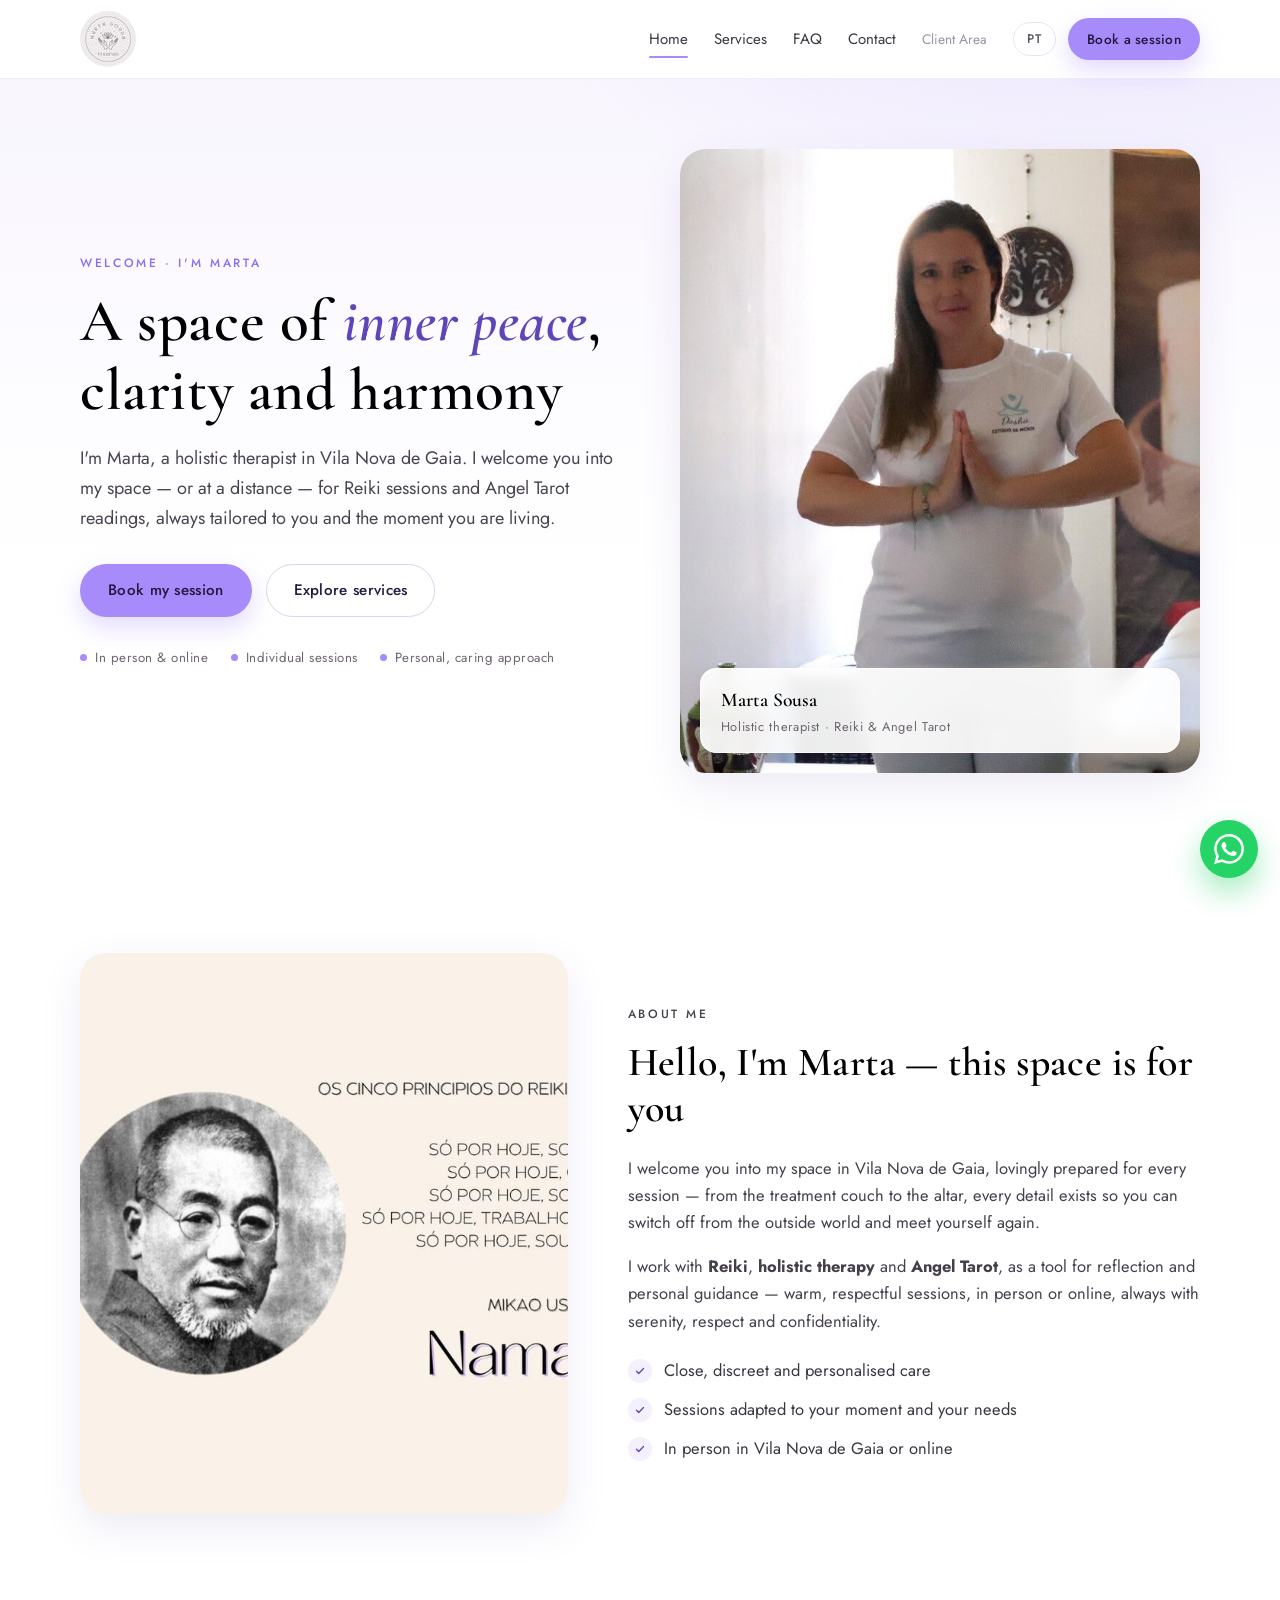
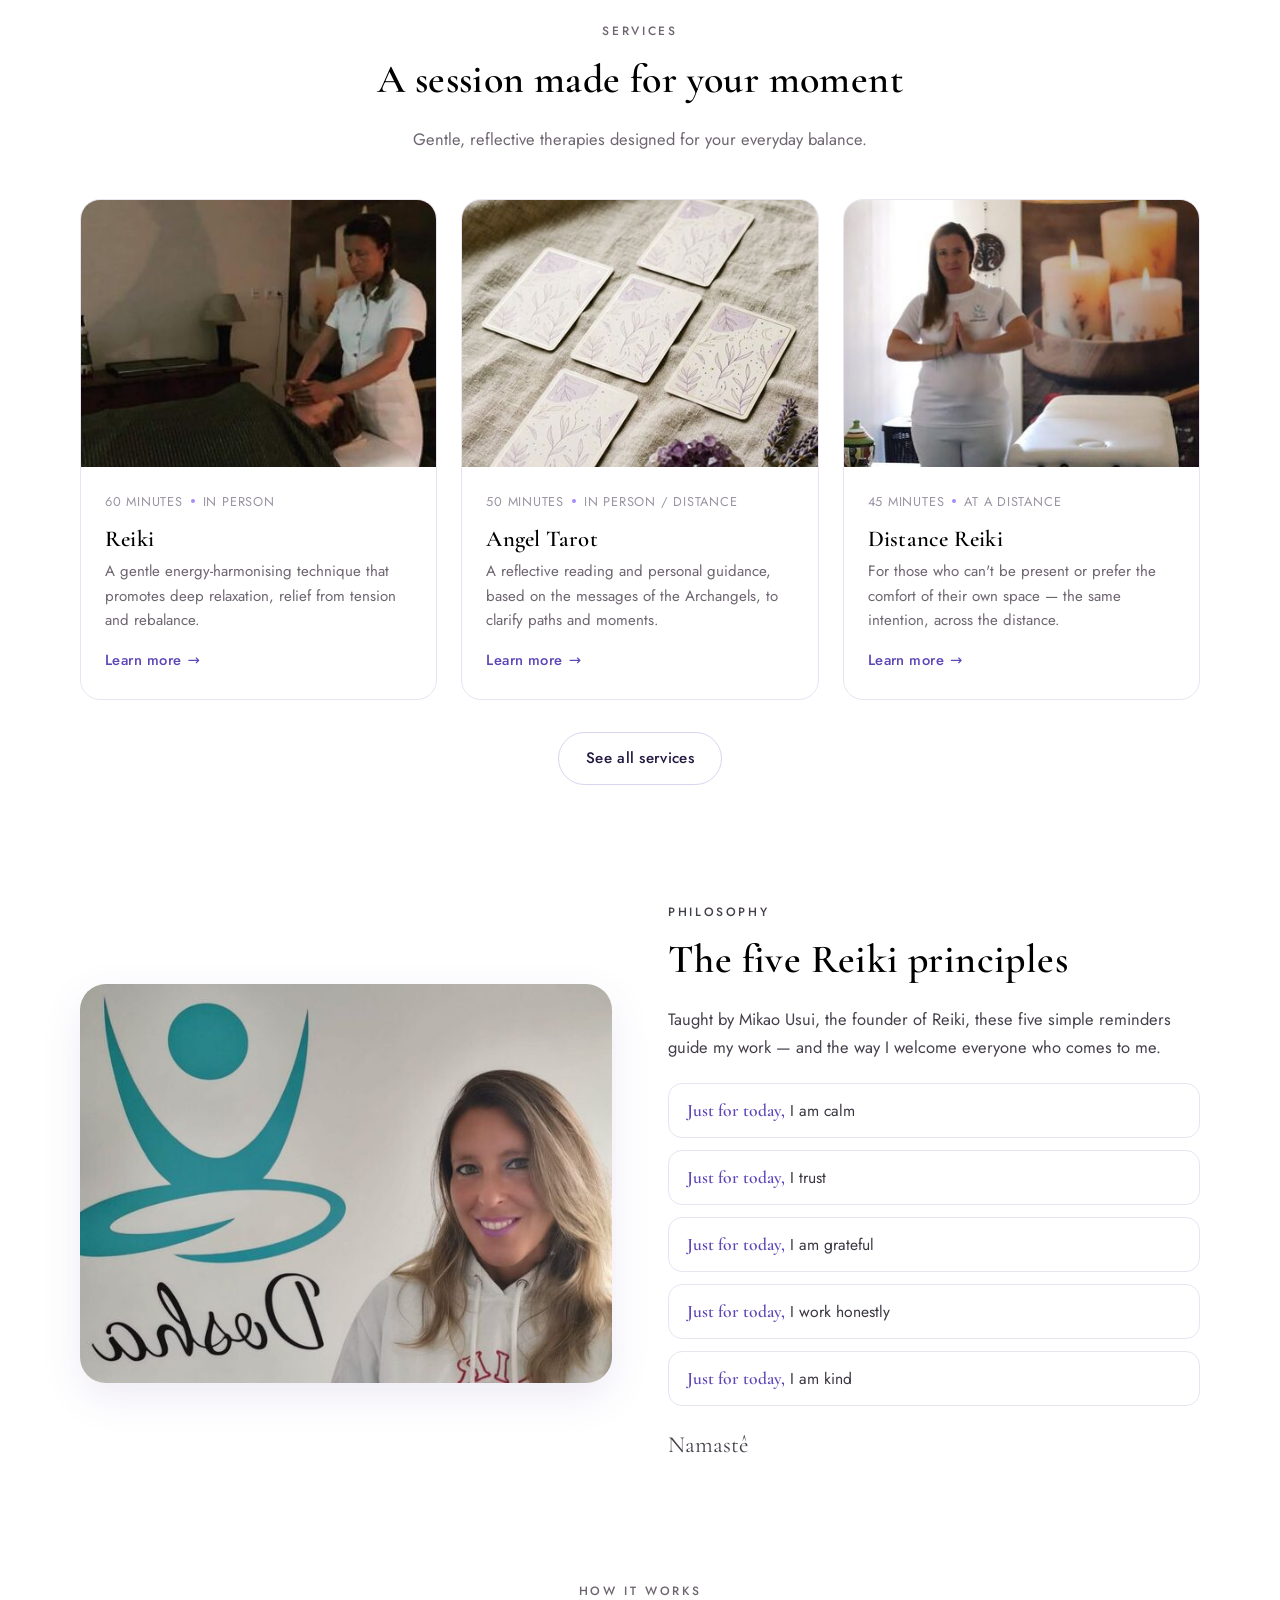
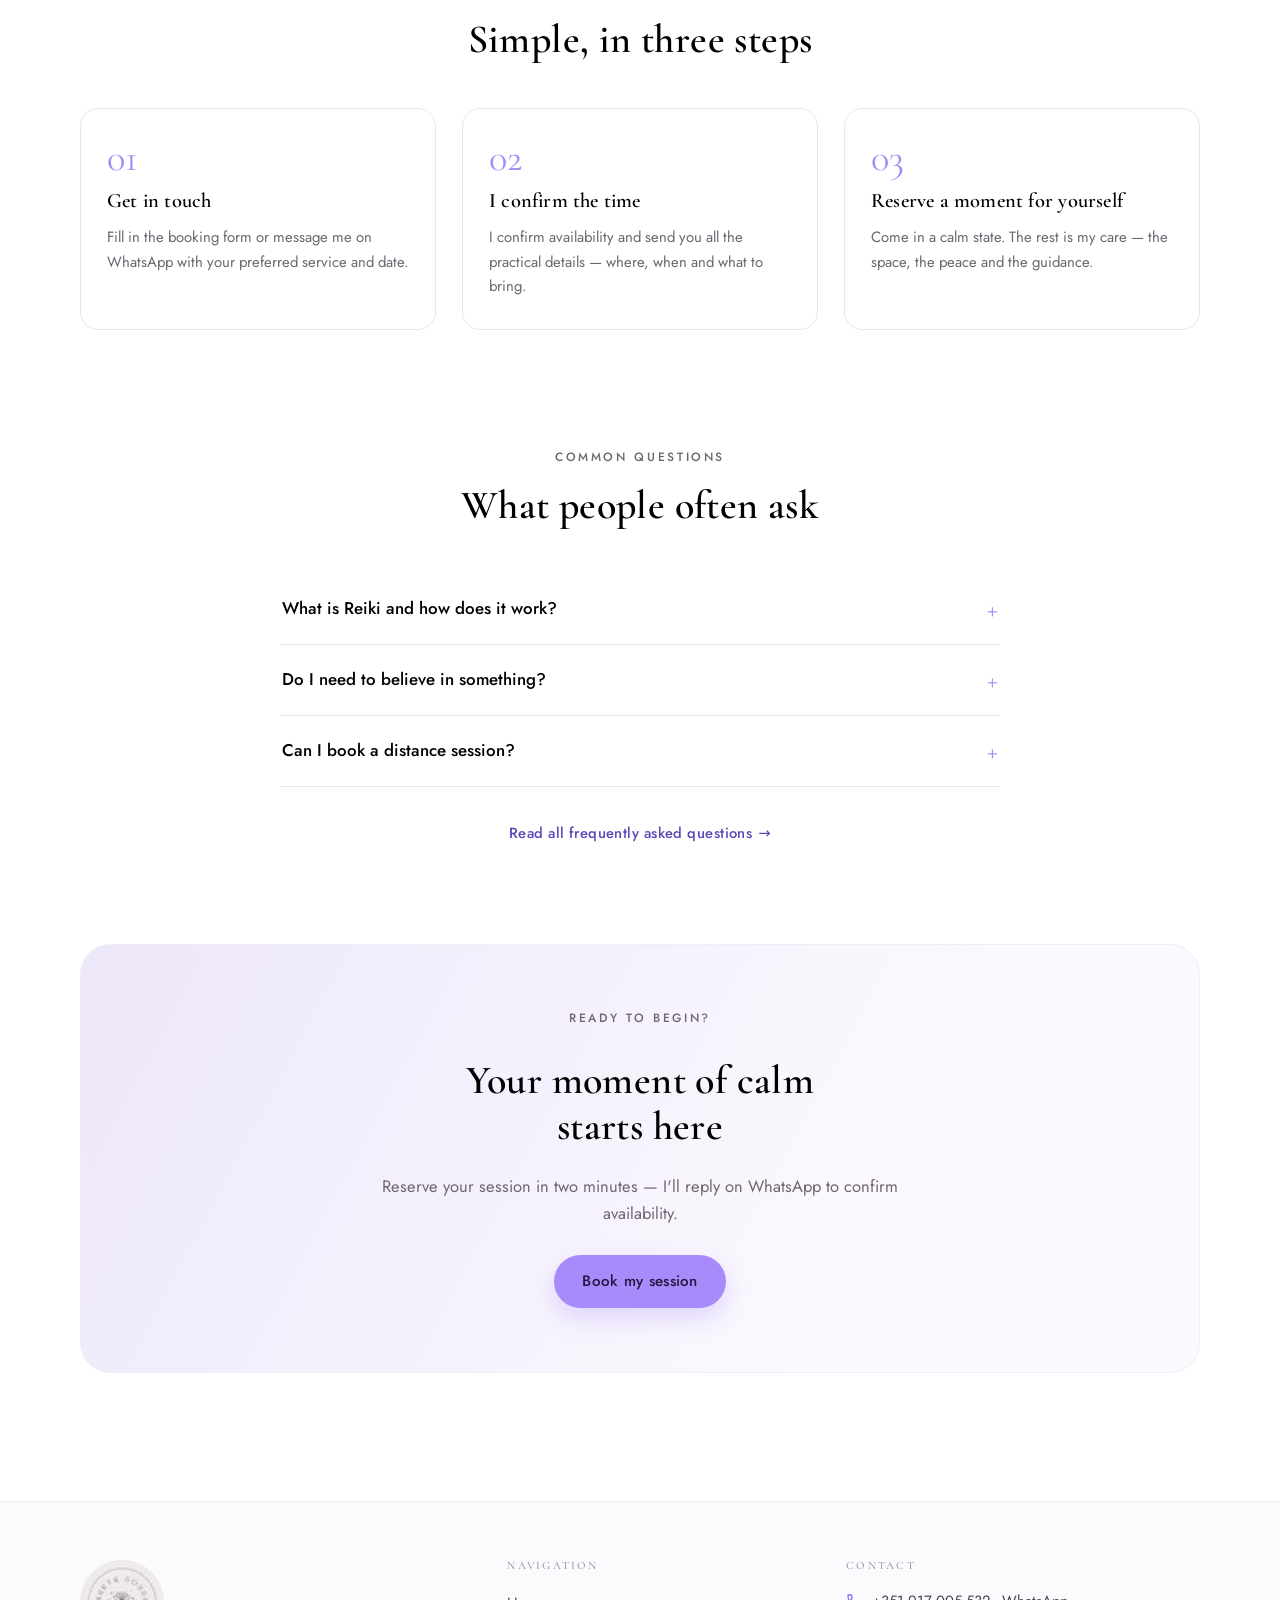
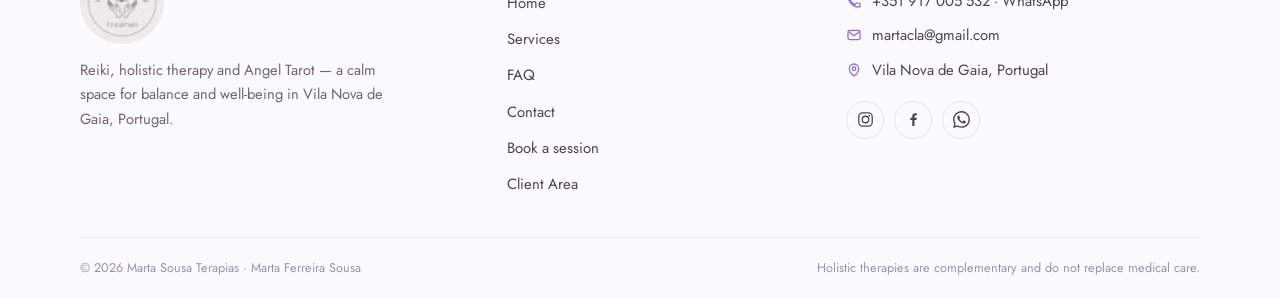
==== commit 24d9e2e3: "Remove the homepage space gallery The "O meu cantinho de calma" photo section is no longer shown on " ====
--- a/en/index.html
+++ b/en/index.html
@@ -175,24 +175,6 @@
     <section class="section section--30">
       <div class="container">
         <div class="section-head center reveal">
-          <p class="eyebrow">The space &amp; the sessions</p>
-          <h2>My little corner of calm</h2>
-          <p>Real photographs of the space where I will welcome you — soft light, serenity and everything prepared to switch off from the outside world.</p>
-        </div>
-        <div class="gallery">
-          <figure class="reveal"><img src="../images/marta-reiki-retrato.jpg" srcset="../images/marta-reiki-retrato-400.jpg 400w, ../images/marta-reiki-retrato.jpg 691w" sizes="(max-width: 560px) calc(100vw - 48px), (max-width: 980px) calc((100vw - 66px) / 2), 361px" alt="Marta giving Reiki to a client" width="691" height="864" loading="lazy" decoding="async"><figcaption>Reiki sessions</figcaption></figure>
-          <figure class="reveal"><img src="../images/g2.jpg" srcset="../images/g2-400.jpg 400w, ../images/g2-720.jpg 720w, ../images/g2.jpg 768w" sizes="(max-width: 560px) calc(100vw - 48px), (max-width: 980px) calc((100vw - 66px) / 2), 361px" alt="Angel Tarot" width="768" height="1376" loading="lazy" decoding="async"><figcaption>Angel Tarot</figcaption></figure>
-          <figure class="reveal"><img src="../images/marta-espaco-retrato.jpg" srcset="../images/marta-espaco-retrato-400.jpg 400w, ../images/marta-espaco-retrato.jpg 720w" sizes="(max-width: 560px) calc(100vw - 48px), (max-width: 980px) calc((100vw - 66px) / 2), 361px" alt="Marta in her therapy space, beside the treatment couch" width="720" height="900" loading="lazy" decoding="async"><figcaption>The space, prepared for you</figcaption></figure>
-          <figure class="reveal"><img class="img-crop-left" src="../images/marta-dosha.jpg" srcset="../images/marta-dosha-480.jpg 480w, ../images/marta-dosha-720.jpg 720w, ../images/marta-dosha.jpg 900w" sizes="(max-width: 560px) calc(100vw - 48px), (max-width: 980px) calc((100vw - 66px) / 2), 361px" alt="Marta smiling beside her space's symbol" width="900" height="898" loading="lazy" decoding="async"><figcaption>You are welcome here</figcaption></figure>
-          <figure class="reveal"><img src="../images/g4.jpg" srcset="../images/g4-400.jpg 400w, ../images/g4-720.jpg 720w, ../images/g4.jpg 768w" sizes="(max-width: 560px) calc(100vw - 48px), (max-width: 980px) calc((100vw - 66px) / 2), 361px" alt="Essential oils and candles" width="768" height="1376" loading="lazy" decoding="async"><figcaption>Details that soothe</figcaption></figure>
-          <figure class="reveal"><img src="../images/g5.jpg" srcset="../images/g5-400.jpg 400w, ../images/g5-720.jpg 720w, ../images/g5.jpg 768w" sizes="(max-width: 560px) calc(100vw - 48px), (max-width: 980px) calc((100vw - 66px) / 2), 361px" alt="Towels and lavender" width="768" height="1376" loading="lazy" decoding="async"><figcaption>Always prepared for you</figcaption></figure>
-        </div>
-      </div>
-    </section>
-
-    <section class="section section--30">
-      <div class="container">
-        <div class="section-head center reveal">
           <p class="eyebrow">Common questions</p>
           <h2>What people often ask</h2>
         </div>
--- a/css/style.css
+++ b/css/style.css
@@ -84,7 +84,6 @@
 .cta-line{text-align:center;margin:32px 0 0}
 .legal-note{text-align:center;margin:44px 0 0}
 .table-scroll{overflow-x:auto}
-.img-crop-left{object-position:20% center}
 .img-crop-right{object-position:70% center}
 
 /* ---------- botões ---------- */
@@ -389,21 +388,6 @@
 .side-list li{display:flex;gap:10px}
 .side-list li::before{content:"—";color:var(--lilac)}
 
-/* ---------- galeria ---------- */
-.gallery{display:grid;grid-template-columns:repeat(3,1fr);gap:18px}
-.gallery figure{position:relative;margin:0;border-radius:20px;overflow:hidden}
-.gallery img{width:100%;aspect-ratio:4/5;object-fit:cover;transition:transform .6s ease}
-.gallery figure:hover img{transform:scale(1.05)}
-.gallery figcaption{
-  position:absolute;inset:auto 0 0 0;padding:34px 18px 14px;
-  background:linear-gradient(180deg,transparent,rgba(20,14,34,.55));
-  color:#fff;font-size:.85rem;letter-spacing:.05em;opacity:0;transition:opacity .35s;
-}
-.gallery figure:hover figcaption{opacity:1}
-@media (hover:none){
-  .gallery figcaption{opacity:1}
-}
-
 /* ---------- área de clientes ---------- */
 .ca-gate{max-width:470px;margin:44px auto 0;text-align:center}
 .ca-gate .form-card{text-align:center}
@@ -508,7 +492,6 @@
   .hero-media > img{aspect-ratio:16/10}
   .about-media img{aspect-ratio:16/11}
   .svc-grid,.steps{grid-template-columns:1fr 1fr}
-  .gallery{grid-template-columns:1fr 1fr}
   .footer-grid{grid-template-columns:1fr 1fr}
   .booking-side{position:static}
   .hero{padding:52px 0 66px}
@@ -530,7 +513,7 @@
   .form-card{padding:26px 22px}
 }
 @media (max-width:560px){
-  .svc-grid,.steps,.gallery{grid-template-columns:1fr}
+  .svc-grid,.steps{grid-template-columns:1fr}
   .footer-grid{grid-template-columns:1fr;gap:34px}
   .cta-band{padding:48px 26px}
   h1{font-size:2.3rem}
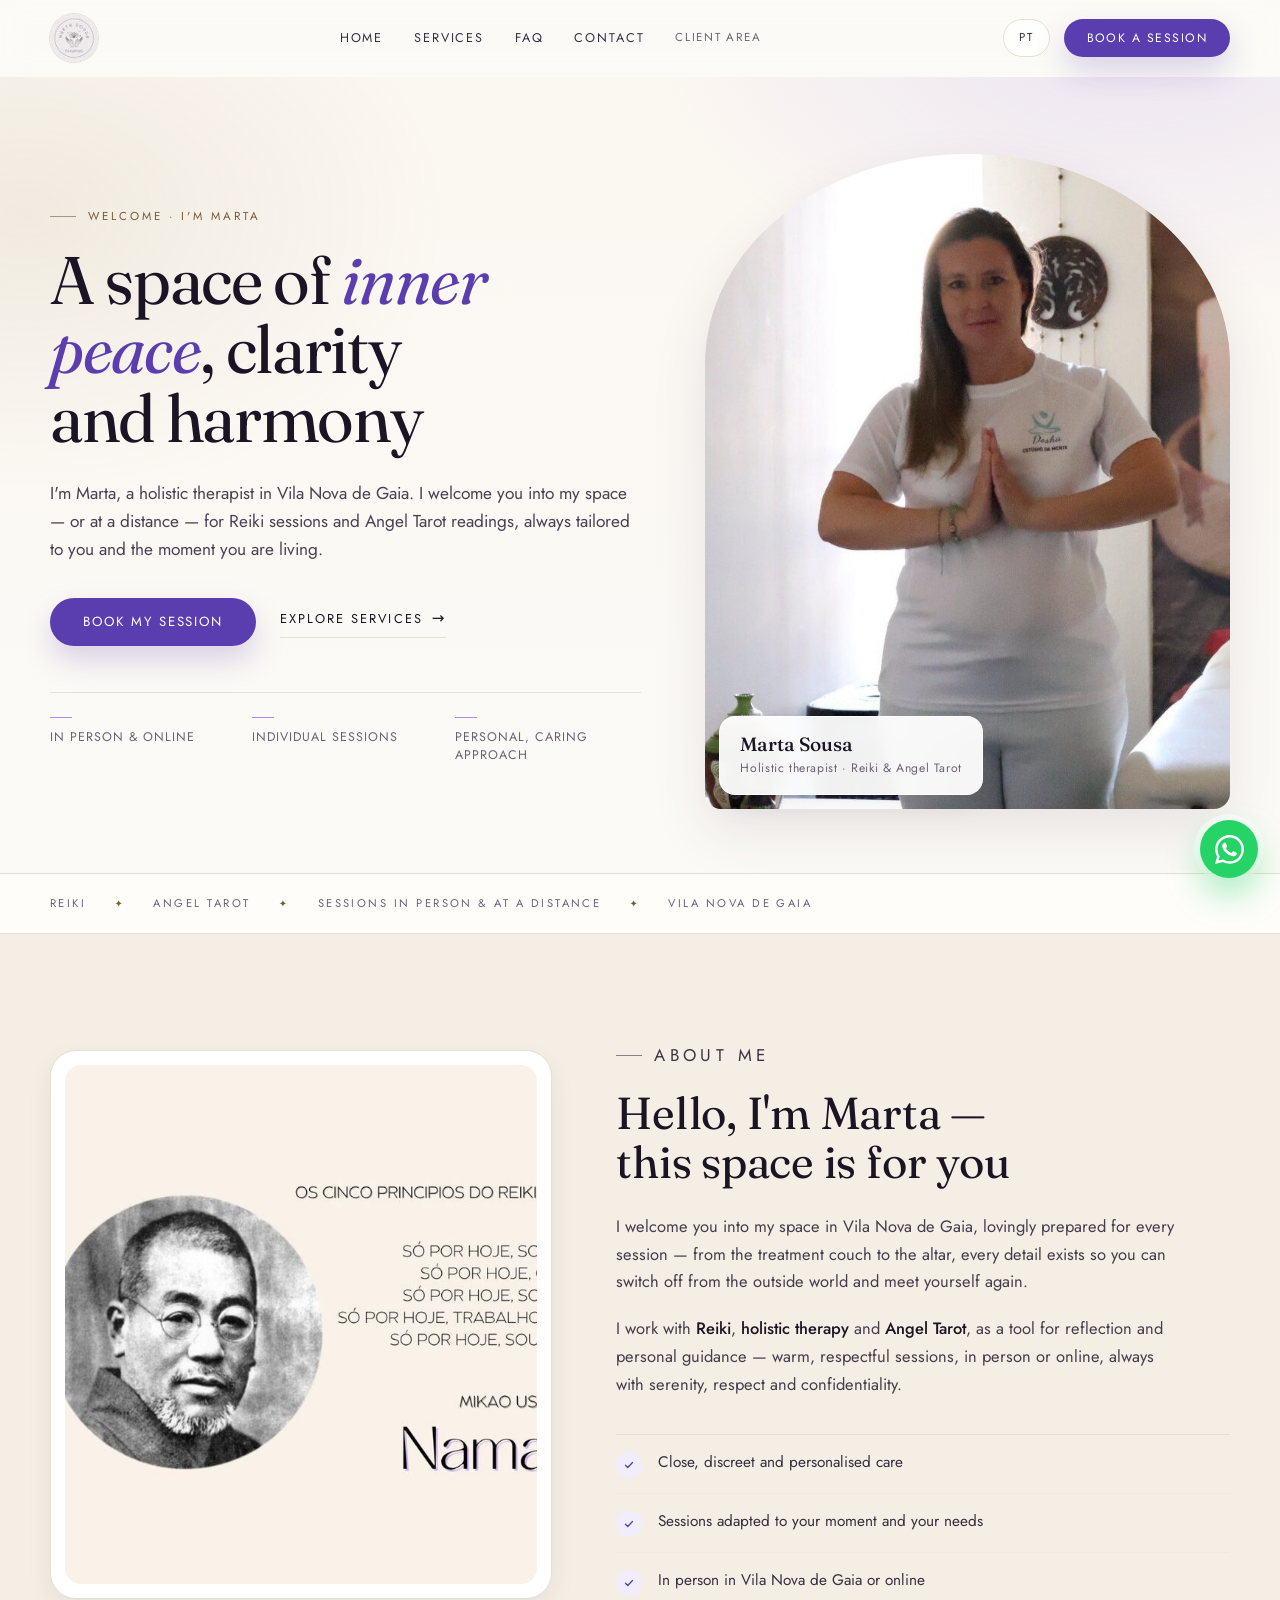
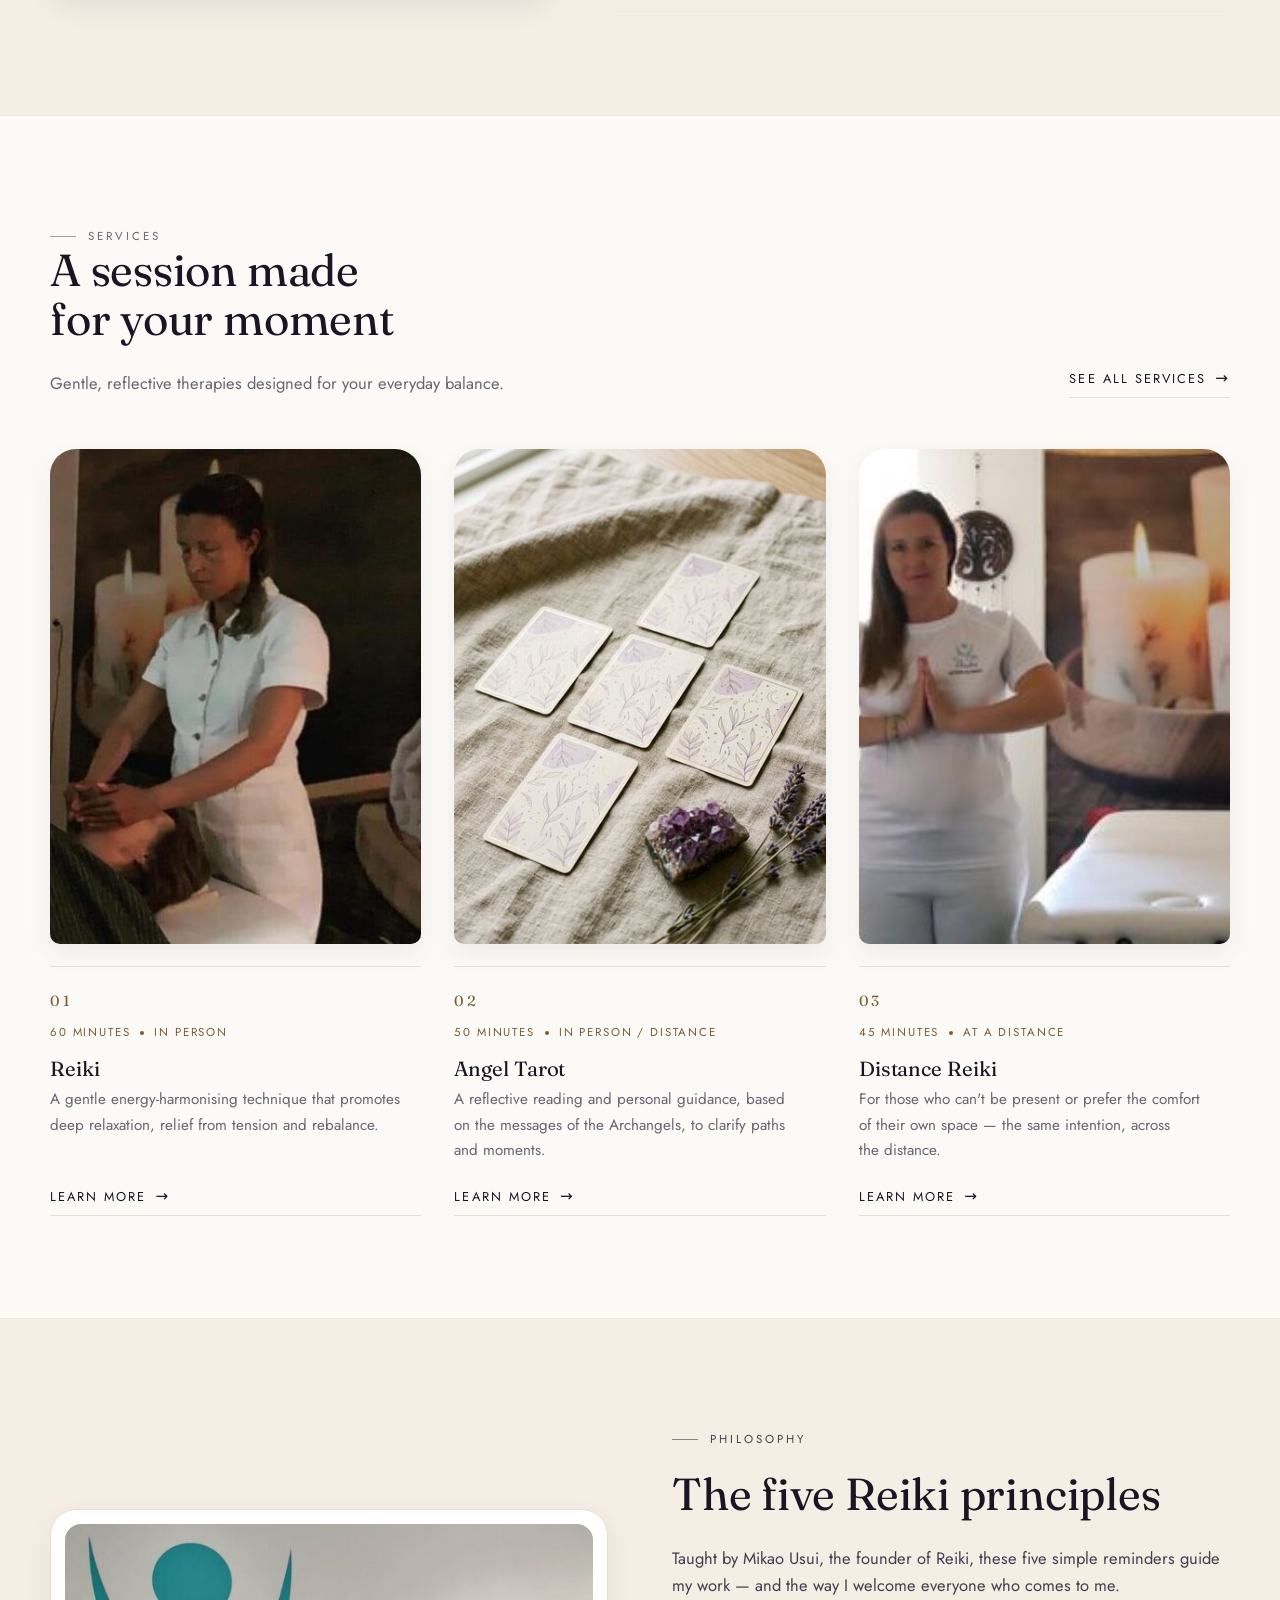
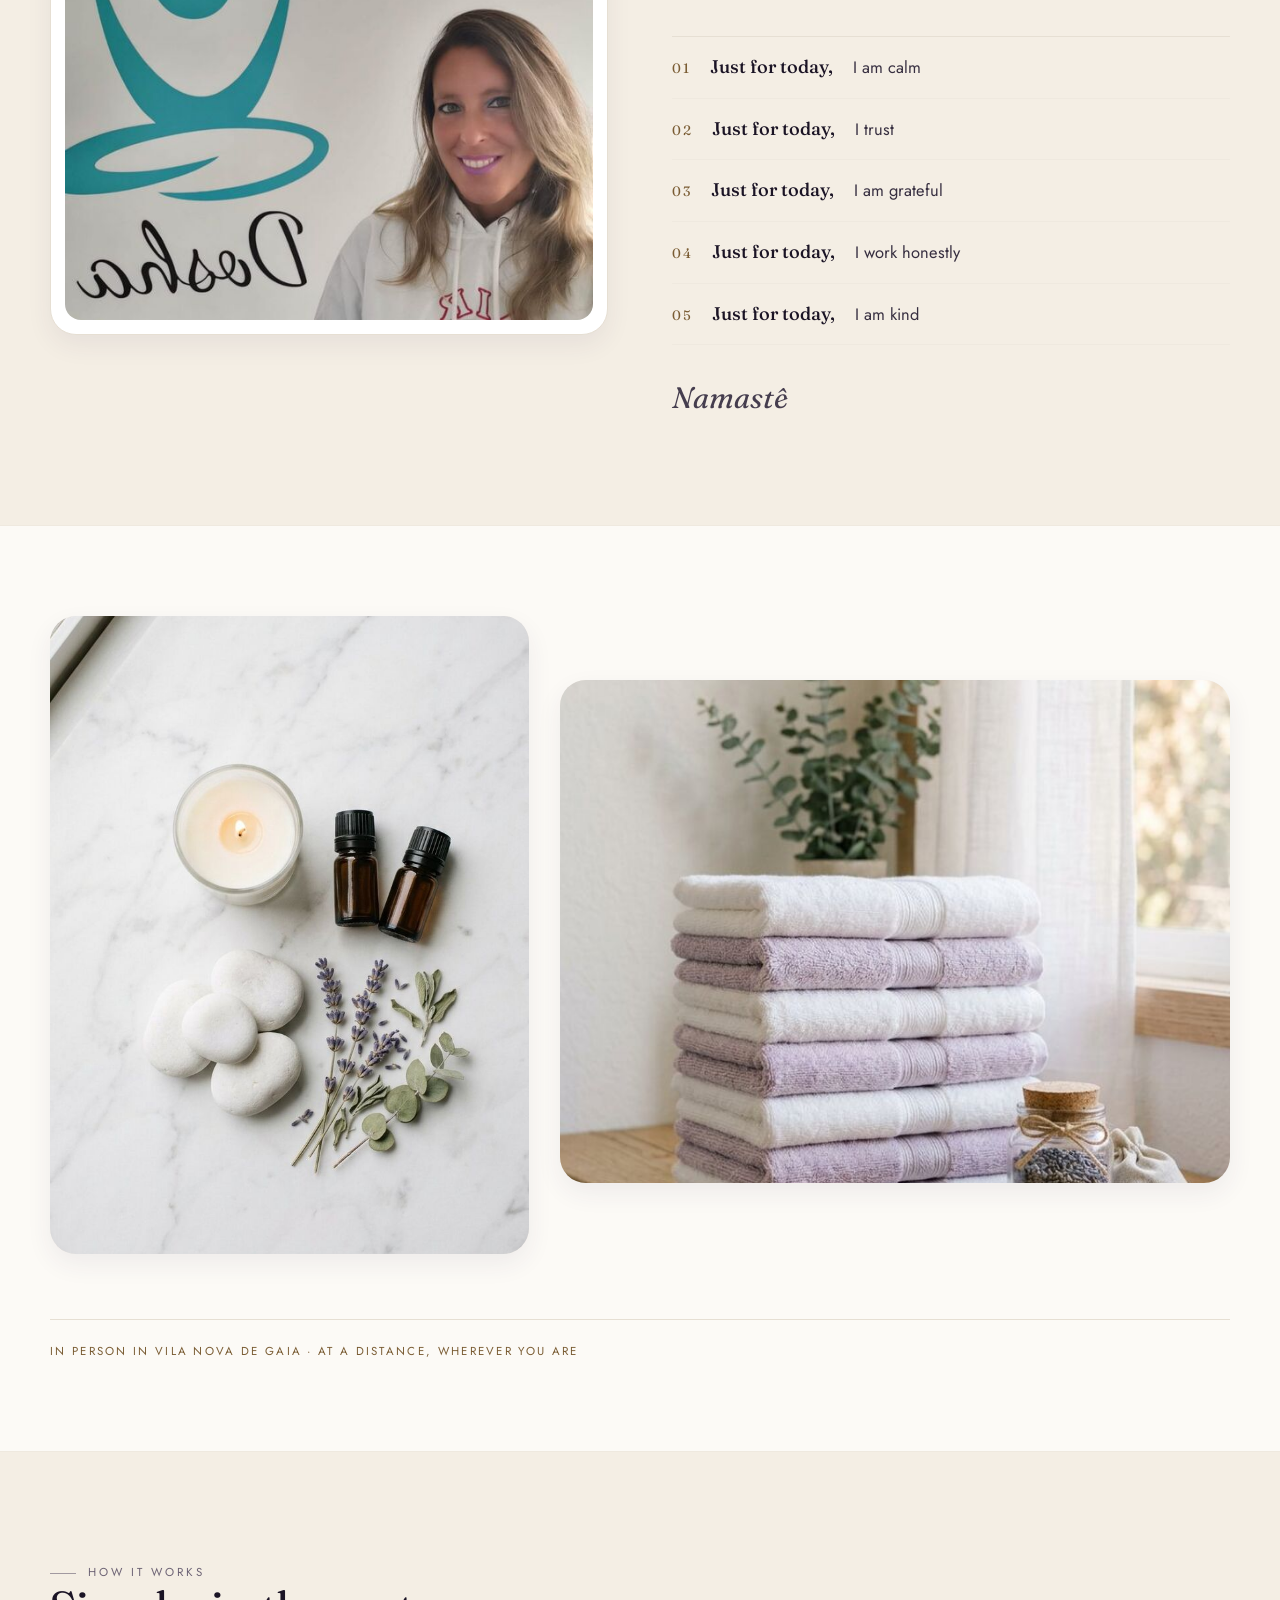
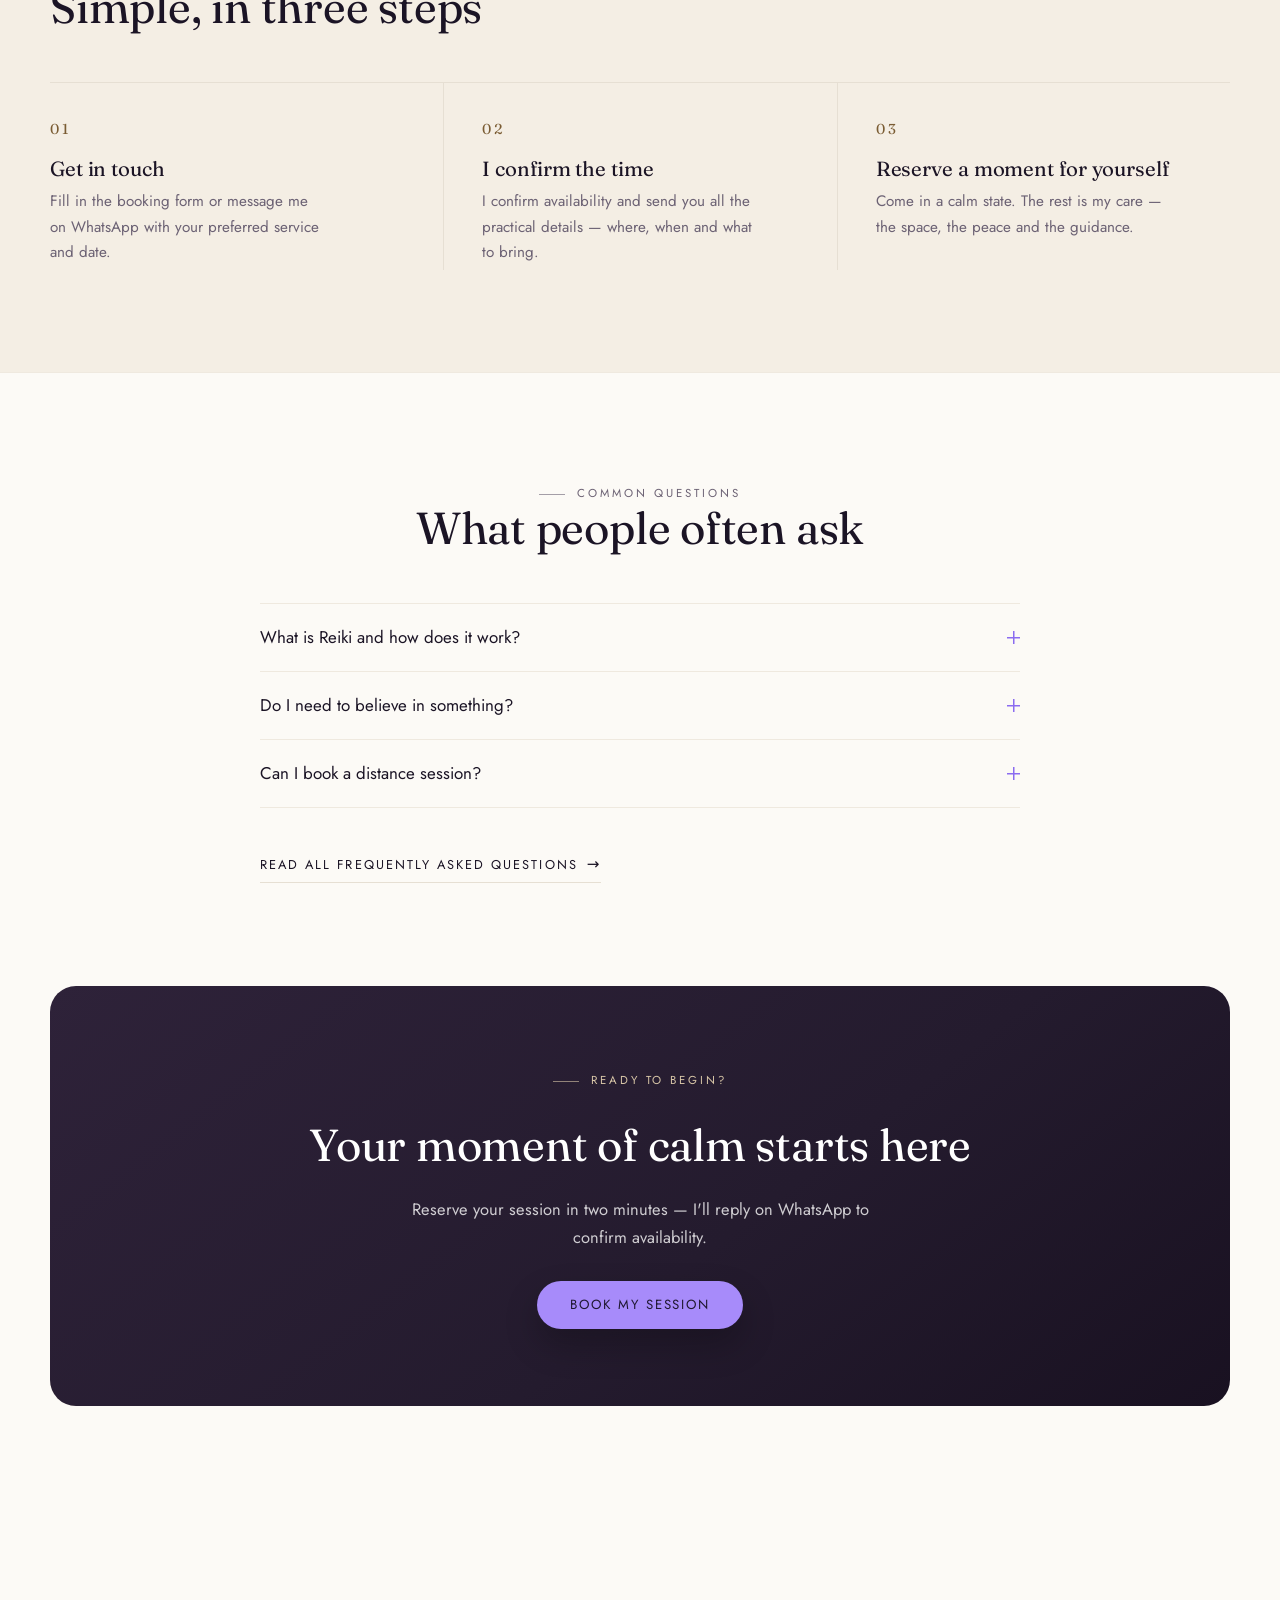
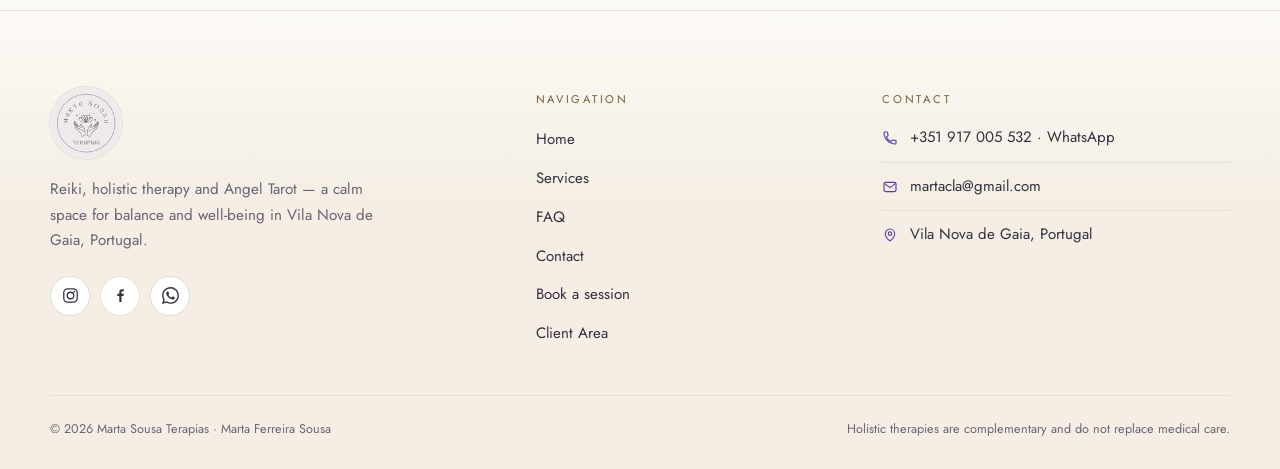
==== commit c5df5cff: "Design overhaul: editorial layout, new type system and section rhythm - css/style.css reescrito: fun" ====
--- a/en/index.html
+++ b/en/index.html
@@ -14,22 +14,24 @@
   <meta property="og:locale" content="en_GB">
   <link rel="preconnect" href="https://fonts.googleapis.com">
   <link rel="preconnect" href="https://fonts.gstatic.com" crossorigin>
-  <link href="https://fonts.googleapis.com/css2?family=Cormorant+Garamond:ital,wght@0,500;0,600;1,500&family=Jost:wght@300;400;500&display=swap" rel="stylesheet">
+  <link href="https://fonts.googleapis.com/css2?family=Fraunces:ital,opsz,wght@0,9..144,100..900;1,9..144,100..900&family=Jost:wght@300;400;500&display=swap" rel="stylesheet">
   <link rel="stylesheet" href="../css/style.css">
 </head>
 <body>
 
+  <!-- ======= CABEÇALHO ======= -->
   <header class="site-header">
     <div class="container header-inner">
       <a class="brand" href="index.html" aria-label="Marta Sousa Terapias — Home">
-        <img class="brand-mark" src="../images/logo.jpeg" srcset="../images/logo-56.jpg 56w, ../images/logo-112.jpg 112w, ../images/logo-168.jpg 168w" sizes="56px" alt="Marta Sousa Terapias" width="56" height="56" decoding="async">
+        <img class="brand-mark" src="../images/logo.jpeg" srcset="../images/logo-56.jpg 56w, ../images/logo-112.jpg 112w, ../images/logo-168.jpg 168w" sizes="48px" alt="Marta Sousa Terapias" width="56" height="56" decoding="async">
       </a>
       <nav class="main-nav" id="mainNav" aria-label="Main navigation">
-        <a href="index.html" class="active">Home</a>
+        <a href="index.html">Home</a>
         <a href="services.html">Services</a>
         <a href="faq.html">FAQ</a>
         <a href="contact.html">Contact</a>
         <a href="client-area.html" class="nav-soft">Client Area</a>
+        <a class="lang-mobile" href="../index.html" title="Versão em português">PT</a>
       </nav>
       <div class="header-actions">
         <a class="lang" href="../index.html" title="Versão em português">PT</a>
@@ -40,6 +42,7 @@
   </header>
 
   <main>
+    <!-- ======= HERO ======= -->
     <section class="hero">
       <div class="container hero-grid">
         <div class="hero-copy reveal">
@@ -48,7 +51,7 @@
           <p class="lead">I'm Marta, a holistic therapist in Vila Nova de Gaia. I welcome you into my space — or at a distance — for Reiki sessions and Angel Tarot readings, always tailored to you and the moment you are living.</p>
           <div class="hero-cta">
             <a class="btn btn-primary" href="booking.html">Book my session</a>
-            <a class="btn btn-ghost" href="services.html">Explore services</a>
+            <a class="more-link" href="services.html">Explore services</a>
           </div>
           <ul class="hero-meta">
             <li>In person &amp; online</li>
@@ -64,15 +67,19 @@
           </div>
         </div>
       </div>
-    </section>
-
-    <section class="section">
+      <div class="kw-strip">
+        <div class="container kw-inner"><span>Reiki</span><i aria-hidden="true">✦</i><span>Angel Tarot</span><i aria-hidden="true">✦</i><span>Sessions in person &amp; at a distance</span><i aria-hidden="true">✦</i><span>Vila Nova de Gaia</span></div>
+      </div>
+    </section>
+
+    <!-- ======= SOBRE ======= -->
+    <section class="section section--sand">
       <div class="container about-grid">
         <div class="about-media reveal">
-          <img src="../images/marta-sobre.jpg" srcset="../images/marta-sobre-480.jpg 480w, ../images/marta-sobre-640.jpg 640w, ../images/marta-sobre.jpg 783w" sizes="(max-width: 980px) calc(100vw - 48px), 487px" alt="Marta in her therapy space, hands in prayer next to the treatment couch" width="783" height="900" loading="lazy" decoding="async">
+          <img src="../images/marta-sobre.jpg" srcset="../images/marta-sobre-480.jpg 480w, ../images/marta-sobre-640.jpg 640w, ../images/marta-sobre.jpg 783w" sizes="(max-width: 980px) calc(100vw - 48px), 500px" alt="Marta in her therapy space, hands in prayer next to the treatment couch" width="783" height="900" loading="lazy" decoding="async">
         </div>
         <div class="about-copy reveal">
-          <p class="eyebrow">About me</p>
+                    <p class="eyebrow">About me</p>
           <h2>Hello, I'm Marta — this space is for you</h2>
           <p>I welcome you into my space in Vila Nova de Gaia, lovingly prepared for every session — from the treatment couch to the altar, every detail exists so you can switch off from the outside world and meet yourself again.</p>
           <p>I work with <strong>Reiki</strong>, <strong>holistic therapy</strong> and <strong>Angel Tarot</strong>, as a tool for reflection and personal guidance — warm, respectful sessions, in person or online, always with serenity, respect and confidentiality.</p>
@@ -85,17 +92,22 @@
       </div>
     </section>
 
-    <section class="section section--20">
+    <!-- ======= SERVIÇOS ======= -->
+    <section class="section">
       <div class="container">
-        <div class="section-head center reveal">
-          <p class="eyebrow">Services</p>
-          <h2>A session made for your moment</h2>
-          <p>Gentle, reflective therapies designed for your everyday balance.</p>
+        <div class="svc-head">
+          <div class="section-head reveal">
+            <p class="eyebrow">Services</p>
+            <h2>A session made for your moment</h2>
+            <p>Gentle, reflective therapies designed for your everyday balance.</p>
+          </div>
+          <a class="more-link reveal" href="services.html">See all services</a>
         </div>
         <div class="svc-grid">
           <article class="svc-card reveal">
-            <div class="svc-img"><img src="../images/marta-reiki.jpg" srcset="../images/marta-reiki-400.jpg 400w, ../images/marta-reiki-600.jpg 600w, ../images/marta-reiki-800.jpg 800w, ../images/marta-reiki.jpg 1200w" sizes="(max-width: 560px) calc(100vw - 48px), (max-width: 980px) calc((100vw - 72px) / 2), 357px" alt="Marta giving Reiki to a client lying on the couch in her space" width="1200" height="676" loading="lazy" decoding="async"></div>
+            <div class="svc-img"><img src="../images/marta-reiki-retrato.jpg" srcset="../images/marta-reiki-retrato-400.jpg 400w, ../images/marta-reiki-retrato.jpg 691w" sizes="(max-width: 640px) calc(100vw - 36px), (max-width: 980px) calc((100vw - 76px) / 2), 369px" alt="Marta giving Reiki to a client lying on the couch in her space" width="691" height="864" loading="lazy" decoding="async"></div>
             <div class="svc-body">
+              <span class="svc-index">01</span>
               <div class="svc-meta">60 minutes <span class="dot"></span> In person</div>
               <h3>Reiki</h3>
               <p>A gentle energy-harmonising technique that promotes deep relaxation, relief from tension and rebalance.</p>
@@ -103,8 +115,9 @@
             </div>
           </article>
           <article class="svc-card reveal">
-            <div class="svc-img"><img src="../images/g2.jpg" srcset="../images/g2-400.jpg 400w, ../images/g2-720.jpg 720w, ../images/g2.jpg 768w" sizes="(max-width: 560px) calc(100vw - 48px), (max-width: 980px) calc((100vw - 72px) / 2), 357px" alt="Face-down tarot cards on linen fabric" width="768" height="1376" loading="lazy" decoding="async"></div>
+            <div class="svc-img"><img src="../images/g2.jpg" srcset="../images/g2-400.jpg 400w, ../images/g2-720.jpg 720w, ../images/g2.jpg 768w" sizes="(max-width: 640px) calc(100vw - 36px), (max-width: 980px) calc((100vw - 76px) / 2), 369px" alt="Face-down tarot cards on linen fabric" width="768" height="1376" loading="lazy" decoding="async"></div>
             <div class="svc-body">
+              <span class="svc-index">02</span>
               <div class="svc-meta">50 minutes <span class="dot"></span> In person / distance</div>
               <h3>Angel Tarot</h3>
               <p>A reflective reading and personal guidance, based on the messages of the Archangels, to clarify paths and moments.</p>
@@ -112,8 +125,9 @@
             </div>
           </article>
           <article class="svc-card reveal">
-            <div class="svc-img"><img src="../images/marta-altar.jpg" srcset="../images/marta-altar-400.jpg 400w, ../images/marta-altar-600.jpg 600w, ../images/marta-altar-800.jpg 800w, ../images/marta-altar.jpg 1200w" sizes="(max-width: 560px) calc(100vw - 48px), (max-width: 980px) calc((100vw - 72px) / 2), 357px" alt="Marta in prayer beside the altar in her space" width="1200" height="798" loading="lazy" decoding="async"></div>
+            <div class="svc-img"><img src="../images/marta-altar.jpg" srcset="../images/marta-altar-400.jpg 400w, ../images/marta-altar-600.jpg 600w, ../images/marta-altar-800.jpg 800w, ../images/marta-altar.jpg 1200w" sizes="(max-width: 640px) calc(100vw - 36px), (max-width: 980px) calc((100vw - 76px) / 2), 369px" alt="Marta in prayer beside the altar in her space" width="1200" height="798" loading="lazy" decoding="async"></div>
             <div class="svc-body">
+              <span class="svc-index">03</span>
               <div class="svc-meta">45 minutes <span class="dot"></span> At a distance</div>
               <h3>Distance Reiki</h3>
               <p>For those who can't be present or prefer the comfort of their own space — the same intention, across the distance.</p>
@@ -121,14 +135,14 @@
             </div>
           </article>
         </div>
-        <p class="reveal cta-line"><a class="btn btn-ghost" href="services.html">See all services</a></p>
-      </div>
-    </section>
-
-    <section class="section section--30 principios" id="principles">
+      </div>
+    </section>
+
+    <!-- ======= PRINCÍPIOS DO REIKI ======= -->
+    <section class="section section--sand principios" id="principles">
       <div class="container principios-grid">
         <div class="principios-media reveal">
-          <img src="../images/principios-reiki.jpg" srcset="../images/principios-reiki-600.jpg 600w, ../images/principios-reiki-900.jpg 900w, ../images/principios-reiki.jpg 1200w" sizes="(max-width: 980px) calc(100vw - 48px), 532px" alt="Mikao Usui and the five Reiki principles for happiness (image in Portuguese)" width="1200" height="900" loading="lazy" decoding="async">
+          <img src="../images/principios-reiki.jpg" srcset="../images/principios-reiki-600.jpg 600w, ../images/principios-reiki-900.jpg 900w, ../images/principios-reiki.jpg 1200w" sizes="(max-width: 980px) calc(100vw - 48px), 554px" alt="Mikao Usui and the five Reiki principles for happiness (image in Portuguese)" width="1200" height="900" loading="lazy" decoding="async">
         </div>
         <div class="principios-copy reveal">
           <p class="eyebrow">Philosophy</p>
@@ -146,9 +160,19 @@
       </div>
     </section>
 
-    <section class="section section--30">
+    <!-- ======= AMBIENTE ======= -->
+    <section class="section photo-band">
+      <div class="container band-grid">
+        <figure class="band-a reveal"><img src="../images/g4.jpg" srcset="../images/g4-400.jpg 400w, ../images/g4-720.jpg 720w, ../images/g4.jpg 768w" sizes="(max-width: 980px) calc(100vw - 48px), 640px" alt="Essential oils, a candle and smooth stones on marble" width="768" height="1376" loading="lazy" decoding="async"></figure>
+        <figure class="band-b reveal"><img src="../images/g5.jpg" srcset="../images/g5-400.jpg 400w, ../images/g5-720.jpg 720w, ../images/g5.jpg 768w" sizes="(max-width: 980px) calc(100vw - 48px), 640px" alt="Folded towels, lavender and eucalyptus by the window" width="768" height="1376" loading="lazy" decoding="async"></figure>
+        <p class="band-note reveal">In person in Vila Nova de Gaia · At a distance, wherever you are</p>
+      </div>
+    </section>
+
+    <!-- ======= COMO FUNCIONA ======= -->
+    <section class="section section--sand">
       <div class="container">
-        <div class="section-head center reveal">
+        <div class="section-head reveal">
           <p class="eyebrow">How it works</p>
           <h2>Simple, in three steps</h2>
         </div>
@@ -172,7 +196,8 @@
       </div>
     </section>
 
-    <section class="section section--30">
+    <!-- ======= FAQ ======= -->
+    <section class="section">
       <div class="container">
         <div class="section-head center reveal">
           <p class="eyebrow">Common questions</p>
@@ -198,6 +223,7 @@
       </div>
     </section>
 
+    <!-- ======= CTA ======= -->
     <section class="section section--10">
       <div class="container">
         <div class="cta-band reveal">
@@ -210,14 +236,26 @@
     </section>
   </main>
 
+  <!-- ======= RODAPÉ ======= -->
   <footer class="site-footer">
     <div class="container">
       <div class="footer-grid">
         <div>
           <a class="brand" href="index.html" aria-label="Marta Sousa Terapias">
-            <img class="brand-mark" src="../images/logo.jpeg" srcset="../images/logo-56.jpg 56w, ../images/logo-112.jpg 112w, ../images/logo-168.jpg 168w" sizes="56px" alt="Marta Sousa Terapias" width="56" height="56" decoding="async">
+            <img class="brand-mark" src="../images/logo.jpeg" srcset="../images/logo-56.jpg 56w, ../images/logo-112.jpg 112w, ../images/logo-168.jpg 168w" sizes="72px" alt="Marta Sousa Terapias" width="56" height="56" decoding="async">
           </a>
           <p class="f-tag">Reiki, holistic therapy and Angel Tarot — a calm space for balance and well-being in Vila Nova de Gaia, Portugal.</p>
+          <div class="footer-social">
+            <a href="https://www.instagram.com/martasousaterapias" target="_blank" rel="noopener" aria-label="Instagram">
+              <svg viewBox="0 0 24 24" fill="none" stroke="currentColor" stroke-width="1.8"><rect x="2.5" y="2.5" width="19" height="19" rx="5.5"/><circle cx="12" cy="12" r="4.6"/><circle cx="17.4" cy="6.6" r="1.2" fill="currentColor" stroke="none"/></svg>
+            </a>
+            <a href="https://www.facebook.com/martasousaterapias" target="_blank" rel="noopener" aria-label="Facebook">
+              <svg viewBox="0 0 24 24" fill="currentColor"><path d="M13.4 21v-8.2h2.8l.4-3.2h-3.2V7.5c0-.9.3-1.5 1.6-1.5h1.7V3.1c-.3 0-1.3-.1-2.4-.1-2.4 0-4 1.4-4 4v2.6H7.5v3.2h2.8V21h3.1z"/></svg>
+            </a>
+            <a data-wa-default href="https://wa.me/351917005532" target="_blank" rel="noopener" aria-label="WhatsApp">
+              <svg viewBox="0 0 24 24" fill="currentColor"><path d="M17.472 14.382c-.297-.149-1.758-.867-2.03-.967-.273-.099-.471-.148-.67.15-.197.297-.767.966-.94 1.164-.173.199-.347.223-.644.075-.297-.15-1.255-.463-2.39-1.475-.883-.788-1.48-1.761-1.653-2.059-.173-.297-.018-.458.13-.606.134-.133.298-.347.446-.52.149-.174.198-.298.298-.497.099-.198.05-.371-.025-.52-.075-.149-.669-1.612-.916-2.207-.242-.579-.487-.5-.669-.51-.173-.008-.371-.01-.57-.01-.198 0-.52.074-.792.372-.272.297-1.04 1.016-1.04 2.479 0 1.462 1.065 2.875 1.213 3.074.149.198 2.096 3.2 5.077 4.487.709.306 1.262.489 1.694.625.712.227 1.36.195 1.871.118.571-.085 1.758-.719 2.006-1.413.248-.694.248-1.289.173-1.413-.074-.124-.272-.198-.57-.347m-5.421 7.403h-.004a9.87 9.87 0 01-5.031-1.378l-.361-.214-3.741.982.998-3.648-.235-.374a9.86 9.86 0 01-1.51-5.26c.001-5.45 4.436-9.884 9.888-9.884 2.64 0 5.122 1.03 6.988 2.898a9.825 9.825 0 012.893 6.994c-.003 5.45-4.437 9.884-9.885 9.884m8.413-18.297A11.815 11.815 0 0012.05 0C5.495 0 .16 5.335.157 11.892c0 2.096.547 4.142 1.588 5.945L.057 24l6.305-1.654a11.882 11.882 0 005.683 1.448h.005c6.554 0 11.89-5.335 11.893-11.893a11.821 11.821 0 00-3.48-8.413z"/></svg>
+            </a>
+          </div>
         </div>
         <div>
           <h4 class="f-h">Navigation</h4>
@@ -246,17 +284,6 @@
               <span>Vila Nova de Gaia, Portugal</span>
             </li>
           </ul>
-          <div class="footer-social">
-            <a href="https://www.instagram.com/martasousaterapias" target="_blank" rel="noopener" aria-label="Instagram">
-              <svg viewBox="0 0 24 24" fill="none" stroke="currentColor" stroke-width="1.8"><rect x="2.5" y="2.5" width="19" height="19" rx="5.5"/><circle cx="12" cy="12" r="4.6"/><circle cx="17.4" cy="6.6" r="1.2" fill="currentColor" stroke="none"/></svg>
-            </a>
-            <a href="https://www.facebook.com/martasousaterapias" target="_blank" rel="noopener" aria-label="Facebook">
-              <svg viewBox="0 0 24 24" fill="currentColor"><path d="M13.4 21v-8.2h2.8l.4-3.2h-3.2V7.5c0-.9.3-1.5 1.6-1.5h1.7V3.1c-.3 0-1.3-.1-2.4-.1-2.4 0-4 1.4-4 4v2.6H7.5v3.2h2.8V21h3.1z"/></svg>
-            </a>
-            <a data-wa-default href="https://wa.me/351917005532" target="_blank" rel="noopener" aria-label="WhatsApp">
-              <svg viewBox="0 0 24 24" fill="currentColor"><path d="M17.472 14.382c-.297-.149-1.758-.867-2.03-.967-.273-.099-.471-.148-.67.15-.197.297-.767.966-.94 1.164-.173.199-.347.223-.644.075-.297-.15-1.255-.463-2.39-1.475-.883-.788-1.48-1.761-1.653-2.059-.173-.297-.018-.458.13-.606.134-.133.298-.347.446-.52.149-.174.198-.298.298-.497.099-.198.05-.371-.025-.52-.075-.149-.669-1.612-.916-2.207-.242-.579-.487-.5-.669-.51-.173-.008-.371-.01-.57-.01-.198 0-.52.074-.792.372-.272.297-1.04 1.016-1.04 2.479 0 1.462 1.065 2.875 1.213 3.074.149.198 2.096 3.2 5.077 4.487.709.306 1.262.489 1.694.625.712.227 1.36.195 1.871.118.571-.085 1.758-.719 2.006-1.413.248-.694.248-1.289.173-1.413-.074-.124-.272-.198-.57-.347m-5.421 7.403h-.004a9.87 9.87 0 01-5.031-1.378l-.361-.214-3.741.982.998-3.648-.235-.374a9.86 9.86 0 01-1.51-5.26c.001-5.45 4.436-9.884 9.888-9.884 2.64 0 5.122 1.03 6.988 2.898a9.825 9.825 0 012.893 6.994c-.003 5.45-4.437 9.884-9.885 9.884m8.413-18.297A11.815 11.815 0 0012.05 0C5.495 0 .16 5.335.157 11.892c0 2.096.547 4.142 1.588 5.945L.057 24l6.305-1.654a11.882 11.882 0 005.683 1.448h.005c6.554 0 11.89-5.335 11.893-11.893a11.821 11.821 0 00-3.48-8.413z"/></svg>
-            </a>
-          </div>
         </div>
       </div>
       <div class="footer-bottom">
@@ -266,8 +293,8 @@
     </div>
   </footer>
 
-  <a class="whats-float" data-wa-default href="https://wa.me/351917005532" target="_blank" rel="noopener" aria-label="Chat on WhatsApp">
-    <svg viewBox="0 0 24 24" fill="currentColor" aria-hidden="true"><path d="M17.472 14.382c-.297-.149-1.758-.867-2.03-.967-.273-.099-.471-.148-.67.15-.197.297-.767.966-.94 1.164-.173.199-.347.223-.644.075-.297-.15-1.255-.463-2.39-1.475-.883-.788-1.48-1.761-1.653-2.059-.173-.297-.018-.458.13-.606.134-.133.298-.347.446-.52.149-.174.198-.298.298-.497.099-.198.05-.371-.025-.52-.075-.149-.669-1.612-.916-2.207-.242-.579-.487-.5-.669-.51-.173-.008-.371-.01-.57-.01-.198 0-.52.074-.792.372-.272.297-1.04 1.016-1.04 2.479 0 1.462 1.065 2.875 1.213 3.074.149.198 2.096 3.2 5.077 4.487.709.306 1.262.489 1.694.625.712.227 1.36.195 1.871.118.571-.085 1.758-.719 2.006-1.413.248-.694.248-1.289.173-1.413-.074-.124-.272-.198-.57-.347m-5.421 7.403h-.004a9.87 9.87 0 01-5.031-1.378l-.361-.214-3.741.982.998-3.648-.235-.374a9.86 9.86 0 01-1.51-5.26c.001-5.45 4.436-9.884 9.888-9.884 2.64 0 5.122 1.03 6.988 2.898a9.825 9.825 0 012.893 6.994c-.003 5.45-4.437 9.884-9.885 9.884m8.413-18.297A11.815 11.815 0 0012.05 0C5.495 0 .16 5.335.157 11.892c0 2.096.547 4.142 1.588 5.945L.057 24l6.305-1.654a11.882 11.882 0 005.683 1.448h.005c6.554 0 11.89-5.335 11.893-11.893a11.821 11.821 0 00-3.48-8.413z"/></svg>
+  <a class="whats-float" data-wa-default href="https://wa.me/351917005532" target="_blank" rel="noopener" aria-label="WhatsApp">
+    <svg viewBox="0 0 24 24" fill="currentColor"><path d="M17.472 14.382c-.297-.149-1.758-.867-2.03-.967-.273-.099-.471-.148-.67.15-.197.297-.767.966-.94 1.164-.173.199-.347.223-.644.075-.297-.15-1.255-.463-2.39-1.475-.883-.788-1.48-1.761-1.653-2.059-.173-.297-.018-.458.13-.606.134-.133.298-.347.446-.52.149-.174.198-.298.298-.497.099-.198.05-.371-.025-.52-.075-.149-.669-1.612-.916-2.207-.242-.579-.487-.5-.669-.51-.173-.008-.371-.01-.57-.01-.198 0-.52.074-.792.372-.272.297-1.04 1.016-1.04 2.479 0 1.462 1.065 2.875 1.213 3.074.149.198 2.096 3.2 5.077 4.487.709.306 1.262.489 1.694.625.712.227 1.36.195 1.871.118.571-.085 1.758-.719 2.006-1.413.248-.694.248-1.289.173-1.413-.074-.124-.272-.198-.57-.347m-5.421 7.403h-.004a9.87 9.87 0 01-5.031-1.378l-.361-.214-3.741.982.998-3.648-.235-.374a9.86 9.86 0 01-1.51-5.26c.001-5.45 4.436-9.884 9.888-9.884 2.64 0 5.122 1.03 6.988 2.898a9.825 9.825 0 012.893 6.994c-.003 5.45-4.437 9.884-9.885 9.884m8.413-18.297A11.815 11.815 0 0012.05 0C5.495 0 .16 5.335.157 11.892c0 2.096.547 4.142 1.588 5.945L.057 24l6.305-1.654a11.882 11.882 0 005.683 1.448h.005c6.554 0 11.89-5.335 11.893-11.893a11.821 11.821 0 00-3.48-8.413z"/></svg>
   </a>
 
   <script src="../js/config.js"></script>
--- a/css/style.css
+++ b/css/style.css
@@ -1,520 +1,773 @@
 /* ============================================================
    Marta Sousa Terapias — style.css
-   Paleta: branco #FFFFFF · lilás #A78BFA · negro
-   Personalidade: clara, minimalista, elegante, acolhedora
+   Direção de arte: "editorial calmo"
+   Paleta: papel quente #FCFAF6 · areia #F4EEE4 · lilás #A78BFA ·
+           terroso #7A5C33 · ameixa #241B2E
+   Personalidade: calma, serena, artesanal — com hierarquia
+   tipográfica forte (serifa de display + sans geométrica).
    ============================================================ */
 
 :root{
-  --bg:#FFFFFF;
-  --ink:#000000;
-  --text:#191512;
-  --muted:#6E6570;
-  --faint:#9A93A3;
+  /* ---------- superfícies ---------- */
+  --paper:#FCFAF6;
+  --surface:#FFFFFF;
+  --sand:#F4EEE4;
+  --sand-deep:#EAE1D3;
+
+  /* ---------- tinta ---------- */
+  --ink:#1B1425;
+  --text:#372F40;
+  --muted:#6C6274;
+  --faint:#6E6474;
+
+  /* ---------- acentos ---------- */
   --lilac:#A78BFA;
   --lilac-strong:#8B6CF0;
-  --lilac-deep:#5E46B8;
-  --lilac-soft:#F4F0FD;
-  --lilac-soft-2:#EDE7FA;
-  --line:#E9E4F2;
-  --line-soft:#F1EDF8;
-  --card:#FFFFFF;
-  --radius:18px;
+  --lilac-deep:#5A3EAF;
+  --lilac-soft:#F2EDFC;
+  --earth:#7A5C33;
+  --earth-soft:#E6DAC6;
+  --plum:#241B2E;
+  --plum-2:#2E2239;
+
+  /* ---------- linhas ---------- */
+  --line:#E6DFD3;
+  --line-soft:#EFE9DF;
+
+  /* ---------- formas ---------- */
+  --radius-sm:10px;
+  --radius:16px;
   --radius-lg:26px;
-  --shadow:0 14px 40px rgba(84,60,160,.10);
-  --shadow-sm:0 6px 18px rgba(84,60,160,.07);
-  --font-head:"Cormorant Garamond","Georgia","Times New Roman",serif;
+  --arch:50% 50% var(--radius) var(--radius) / 32% 32% var(--radius) var(--radius);
+
+  --shadow:0 22px 55px rgba(60,42,80,.11);
+  --shadow-sm:0 10px 26px rgba(60,42,80,.07);
+
+  --font-display:"Fraunces","Cormorant Garamond",Georgia,"Times New Roman",serif;
   --font-body:"Jost","Avenir Next","Segoe UI",system-ui,-apple-system,sans-serif;
   --wa:#25D366;
+
+  --header-h:76px;
+  --container:1180px;
 }
 
 *,*::before,*::after{box-sizing:border-box}
-html{scroll-behavior:smooth}
+html{
+  scroll-behavior:smooth;
+  scroll-padding-top:calc(var(--header-h) + 16px);
+  -webkit-text-size-adjust:100%;
+}
 body{
   margin:0;
-  background:var(--bg);
+  background:var(--paper);
   color:var(--text);
   font-family:var(--font-body);
   font-size:16.5px;
-  line-height:1.65;
+  line-height:1.68;
   font-weight:400;
   -webkit-font-smoothing:antialiased;
+  text-rendering:optimizeLegibility;
 }
 /* Imagens fluidas por omissão. `height:auto` preserva a proporção
    quando width/height vêm declarados no HTML (evita layout shift). */
 img{max-width:100%;height:auto;display:block}
-a{color:var(--lilac-deep);text-decoration:none}
+a{color:var(--lilac-deep);text-decoration:none;transition:color .25s ease}
 a:hover{color:var(--lilac-strong)}
+:focus-visible{outline:2px solid var(--lilac-strong);outline-offset:3px;border-radius:4px}
+
+/* ---------- tipografia ---------- */
 h1,h2,h3,h4{
-  font-family:var(--font-head);
+  font-family:var(--font-display);
   color:var(--ink);
-  line-height:1.15;
-  font-weight:600;
+  font-weight:400;
+  line-height:1.08;
   margin:0 0 .6em;
-  letter-spacing:.01em;
-}
-h1{font-size:clamp(2.5rem,5vw,3.7rem)}
-h2{font-size:clamp(1.9rem,3.4vw,2.5rem)}
-h3{font-size:1.35rem}
-p{margin:0 0 1em}
+  letter-spacing:-.005em;
+  text-wrap:balance;
+}
+h1{font-size:clamp(2.6rem,5.4vw,4.2rem);letter-spacing:-.02em;line-height:1.02}
+h2{font-size:clamp(1.95rem,3.5vw,2.95rem)}
+h3{font-size:clamp(1.25rem,1.6vw,1.45rem);line-height:1.15}
+h4{font-size:1.1rem}
+p{margin:0 0 1.15em;text-wrap:pretty}
+p:last-child{margin-bottom:0}
 em{font-style:italic;color:var(--lilac-deep)}
-.container{width:min(1120px,100% - 48px);margin-inline:auto}
-
-/* ---------- micro ---------- */
-.eyebrow{
-  font-size:.75rem;
-  letter-spacing:.22em;
-  text-transform:uppercase;
-  color:var(--lilac-strong);
-  font-weight:500;
-  margin:0 0 14px;
-}
-.lead{font-size:1.13rem;color:#4A4450;max-width:60ch}
-.section{padding:88px 0}
-.section--10{padding-top:10px}
-.section--20{padding-top:20px}
-.section--30{padding-top:30px}
-.section--40{padding-top:40px}
-.section-head{max-width:640px;margin-bottom:46px}
-.section-head.center{margin-inline:auto;text-align:center}
-.section-head p{color:var(--muted)}
+strong{font-weight:500;color:var(--ink)}
+.container{width:min(var(--container),100% - 48px);margin-inline:auto}
+.lead{font-size:clamp(1.05rem,1.35vw,1.19rem);color:#4A4152;max-width:58ch;line-height:1.62}
 .muted{color:var(--muted)}
 .small{font-size:.85rem}
 .text-center{text-align:center}
-/* linha de ligação CTA no centro de uma secção */
-.cta-line{text-align:center;margin:32px 0 0}
-.legal-note{text-align:center;margin:44px 0 0}
+
+/* ---------- micro-componentes ---------- */
+.eyebrow{
+  display:inline-flex;align-items:center;gap:12px;
+  font-size:.72rem;letter-spacing:.26em;text-transform:uppercase;
+  color:var(--earth);font-weight:400;margin:0 0 20px;
+}
+.eyebrow::before{content:"";width:26px;height:1px;background:currentColor;opacity:.6;flex:none}
+.section{padding:clamp(64px,8vw,112px) 0}
+.section--10{padding-top:0}
+.section--20{padding-top:24px}
+.section--30{padding-top:34px}
+.section--40{padding-top:44px}
+.section--sand{background:var(--sand);border-block:1px solid var(--line-soft)}
+.section--sand + .section--sand{border-top:0}
+.hero + .section--sand{border-top:0}
+.section-head{max-width:660px;margin-bottom:clamp(34px,4vw,52px)}
+.section-head.center{margin-inline:auto;text-align:center}
+.section-head p{color:var(--muted);margin-bottom:0}
+.section-head h2 + p{margin-top:14px}
+.cta-line{margin:clamp(28px,3.4vw,42px) 0 0}
+.legal-note{text-align:center;margin:clamp(32px,4vw,52px) 0 0}
 .table-scroll{overflow-x:auto}
-.img-crop-right{object-position:70% center}
-
-/* ---------- botões ---------- */
+
+/* ---------- botões e ligações ---------- */
 .btn{
-  display:inline-flex;align-items:center;justify-content:center;gap:9px;
-  padding:13px 27px;border-radius:999px;border:1px solid transparent;
-  font-family:var(--font-body);font-size:.95rem;font-weight:500;letter-spacing:.02em;
-  cursor:pointer;transition:all .25s ease;white-space:nowrap;
-}
-.btn-primary{background:var(--lilac);color:#221840;box-shadow:0 10px 24px rgba(167,139,250,.32)}
-.btn-primary:hover{background:var(--lilac-strong);color:#fff;transform:translateY(-1px)}
-.btn-ghost{background:#fff;border-color:#DCD4EC;color:#221840}
-.btn-ghost:hover{border-color:var(--lilac);background:var(--lilac-soft)}
-.btn-sm{padding:9px 18px;font-size:.85rem}
+  display:inline-flex;align-items:center;justify-content:center;gap:10px;
+  padding:16px 32px;border-radius:999px;border:1px solid transparent;
+  font-family:var(--font-body);font-size:.83rem;font-weight:400;
+  letter-spacing:.14em;text-transform:uppercase;line-height:1;
+  cursor:pointer;transition:background .3s ease,color .3s ease,border-color .3s ease,transform .3s ease,box-shadow .3s ease;
+  white-space:nowrap;
+}
+.btn-primary{background:var(--lilac-deep);color:#fff;box-shadow:0 14px 30px rgba(90,62,175,.22)}
+.btn-primary:hover{background:#472F8F;color:#fff;transform:translateY(-2px);box-shadow:0 18px 34px rgba(90,62,175,.28)}
+.btn-ghost{background:transparent;border-color:var(--line);color:var(--ink)}
+.btn-ghost:hover{border-color:var(--lilac-strong);color:var(--lilac-deep);background:var(--lilac-soft)}
+.btn-sm{padding:12px 22px;font-size:.76rem;letter-spacing:.12em}
 .btn-block{width:100%}
-.more-link{font-weight:500;font-size:.92rem;letter-spacing:.03em;display:inline-flex;align-items:center;gap:6px}
-.more-link::after{content:"→";transition:transform .25s}
-.more-link:hover::after{transform:translateX(4px)}
-
-/* ---------- header ---------- */
+.more-link{
+  display:inline-flex;align-items:center;gap:9px;
+  font-size:.8rem;font-weight:400;letter-spacing:.16em;text-transform:uppercase;
+  color:var(--ink);border-bottom:1px solid var(--line);padding-bottom:5px;
+  transition:color .3s ease,border-color .3s ease,gap .3s ease;
+}
+.more-link::after{content:"→";font-size:.95rem;transition:transform .3s ease}
+.more-link:hover{color:var(--lilac-deep);border-color:var(--lilac);gap:13px}
+
+/* ---------- cabeçalho ---------- */
 .site-header{
-  position:sticky;top:0;z-index:50;
-  background:rgba(255,255,255,.88);
-  backdrop-filter:blur(12px);-webkit-backdrop-filter:blur(12px);
-  border-bottom:1px solid var(--line-soft);
-}
-.header-inner{display:flex;align-items:center;gap:26px;height:78px}
-.brand{display:flex;align-items:center;gap:11px}
-.brand-mark{width:56px;height:56px;flex:none;display:block;object-fit:contain}
-img.brand-mark{border-radius:50%}
-.main-nav{display:flex;gap:26px;margin-left:auto;align-items:center}
+  position:sticky;top:0;z-index:60;
+  background:rgba(252,250,246,.82);
+  backdrop-filter:blur(14px);-webkit-backdrop-filter:blur(14px);
+  border-bottom:1px solid transparent;
+  transition:background .35s ease,border-color .35s ease,box-shadow .35s ease;
+}
+html.is-scrolled .site-header{
+  background:rgba(255,255,255,.92);
+  border-bottom-color:var(--line);
+  box-shadow:0 14px 34px rgba(60,42,80,.06);
+}
+.header-inner{display:flex;align-items:center;gap:22px;height:var(--header-h)}
+.brand{display:flex;align-items:center;gap:12px;flex:none}
+.brand-mark{
+  width:48px;height:48px;flex:none;display:block;object-fit:contain;
+  border-radius:50%;background:#fff;box-shadow:0 0 0 1px var(--line);
+}
+.main-nav{display:flex;align-items:center;gap:clamp(18px,2.4vw,32px);margin-inline:auto}
 .main-nav a{
-  position:relative;padding:7px 0;font-size:.94rem;color:#3B3540;font-weight:400;
-}
-.main-nav a:hover{color:var(--lilac-deep)}
-.main-nav a.active::after{
-  content:"";position:absolute;left:0;right:0;bottom:0;height:2px;border-radius:2px;background:var(--lilac);
-}
-.main-nav a.nav-soft{color:var(--faint);font-size:.86rem}
-.header-actions{display:flex;align-items:center;gap:12px}
+  position:relative;padding:6px 0;font-size:.79rem;font-weight:400;
+  letter-spacing:.15em;text-transform:uppercase;color:var(--text);
+}
+.main-nav a::after{
+  content:"";position:absolute;left:0;right:0;bottom:0;height:1px;
+  background:var(--earth);transform:scaleX(0);transform-origin:left;
+  transition:transform .35s ease;
+}
+.main-nav a:hover{color:var(--ink)}
+.main-nav a:hover::after,.main-nav a.active::after{transform:scaleX(1)}
+.main-nav a.active{color:var(--ink)}
+.main-nav a.nav-soft{color:var(--faint);font-size:.72rem}
+.main-nav .lang-mobile{display:none}
+.header-actions{display:flex;align-items:center;gap:14px;flex:none}
 .lang{
-  font-size:.78rem;letter-spacing:.1em;border:1px solid var(--line);border-radius:999px;
-  padding:6px 13px;color:#5A5260;font-weight:500;
-}
-.lang:hover{border-color:var(--lilac);color:var(--lilac-deep);background:var(--lilac-soft)}
+  font-size:.72rem;letter-spacing:.16em;text-transform:uppercase;
+  border:1px solid var(--line);border-radius:999px;padding:8px 15px;
+  color:var(--text);font-weight:400;background:rgba(255,255,255,.6);
+}
+.lang:hover{border-color:var(--lilac-strong);color:var(--lilac-deep);background:var(--lilac-soft)}
 .nav-toggle{
-  display:none;background:none;border:0;cursor:pointer;padding:8px;margin-left:4px;
+  display:none;background:none;border:0;cursor:pointer;padding:10px 6px;margin-left:2px;
   flex-direction:column;gap:5px;
 }
-.nav-toggle span{width:22px;height:2px;background:#221840;border-radius:2px;transition:.25s}
-.nav-toggle[aria-expanded="true"] span:nth-child(1){transform:translateY(7px) rotate(45deg)}
+.nav-toggle span{width:24px;height:1.5px;background:var(--ink);border-radius:2px;transition:transform .3s ease,opacity .3s ease}
+.nav-toggle[aria-expanded="true"] span:nth-child(1){transform:translateY(6.5px) rotate(45deg)}
 .nav-toggle[aria-expanded="true"] span:nth-child(2){opacity:0}
-.nav-toggle[aria-expanded="true"] span:nth-child(3){transform:translateY(-7px) rotate(-45deg)}
-
-/* ---------- hero ---------- */
+.nav-toggle[aria-expanded="true"] span:nth-child(3){transform:translateY(-6.5px) rotate(-45deg)}
+
+/* ---------- hero (início) ---------- */
 .hero{
-  padding:70px 0 92px;
+  position:relative;overflow:hidden;
+  padding:clamp(44px,6vw,80px) 0 0;
   background:
-    radial-gradient(900px 420px at 85% -10%, rgba(167,139,250,.14), transparent 60%),
-    linear-gradient(180deg,rgba(248,245,254,.92) 0%, rgba(255,255,255,.72) 62%);
-}
-.hero-grid{display:grid;grid-template-columns:1.02fr .98fr;gap:58px;align-items:center}
-.hero h1{margin-bottom:.35em}
-.hero .lead{margin-bottom:30px}
-.hero-cta{display:flex;gap:14px;flex-wrap:wrap;margin-bottom:30px}
+    radial-gradient(760px 460px at 88% -6%, rgba(167,139,250,.18), transparent 62%),
+    radial-gradient(620px 420px at 2% 16%, rgba(156,122,76,.11), transparent 68%),
+    linear-gradient(180deg,#FBF7F1 0%, rgba(252,250,246,0) 78%);
+}
+.hero-grid{display:grid;grid-template-columns:1.06fr .94fr;gap:clamp(32px,5vw,72px);align-items:center}
+.hero h1{margin-bottom:.42em}
+.hero .lead{margin-bottom:34px}
+.hero-cta{display:flex;flex-wrap:wrap;align-items:center;gap:16px 24px;margin-bottom:clamp(32px,4vw,46px)}
 .hero-meta{
-  list-style:none;display:flex;gap:22px;flex-wrap:wrap;margin:0;padding:0;
-  font-size:.83rem;color:var(--muted);letter-spacing:.04em;
-}
-.hero-meta li{display:flex;align-items:center;gap:8px}
-.hero-meta li::before{content:"";width:7px;height:7px;border-radius:50%;background:var(--lilac);flex:none}
+  list-style:none;margin:0;padding:24px 0 0;border-top:1px solid var(--line);
+  display:grid;grid-template-columns:repeat(3,1fr);gap:16px;
+}
+.hero-meta li{display:flex;flex-direction:column;gap:10px;font-size:.78rem;letter-spacing:.08em;color:var(--muted);text-transform:uppercase;line-height:1.5}
+.hero-meta li::before{content:"";width:22px;height:1px;background:var(--lilac);flex:none}
 .hero-media{position:relative}
 .hero-media > img{
-  width:100%;aspect-ratio:5/6;object-fit:cover;border-radius:var(--radius-lg);box-shadow:var(--shadow);
+  width:100%;aspect-ratio:4/5;object-fit:cover;object-position:center 22%;
+  border-radius:var(--arch);box-shadow:var(--shadow);
 }
 .hero-card{
-  position:absolute;left:20px;right:20px;bottom:20px;
-  background:rgba(255,255,255,.92);backdrop-filter:blur(8px);
-  border:1px solid rgba(255,255,255,.7);border-radius:16px;padding:15px 20px;
-  display:flex;flex-direction:column;box-shadow:var(--shadow-sm);
-}
-.hero-card strong{font-family:var(--font-head);font-size:1.22rem;color:var(--ink);font-weight:600}
-.hero-card span{font-size:.8rem;color:var(--muted);letter-spacing:.05em}
-
-/* página interior — faixa topo */
+  position:absolute;left:14px;bottom:14px;max-width:82%;
+  background:rgba(255,255,255,.94);backdrop-filter:blur(8px);-webkit-backdrop-filter:blur(8px);
+  border:1px solid rgba(255,255,255,.8);border-radius:var(--radius);
+  padding:16px 20px;display:grid;gap:2px;box-shadow:var(--shadow-sm);
+}
+.hero-card strong{font-family:var(--font-display);font-size:1.2rem;font-weight:500;color:var(--ink);line-height:1.2}
+.hero-card span{font-size:.76rem;color:var(--muted);letter-spacing:.05em}
+
+/* ---------- faixa de topo das páginas interiores ---------- */
 .page-hero{
-  padding:66px 0 46px;text-align:center;
+  padding:clamp(40px,5vw,68px) 0 0;
+  background:linear-gradient(180deg,#FBF7F1 0%, rgba(252,250,246,0) 100%);
+}
+.page-hero .container{
+  padding-bottom:clamp(28px,3.4vw,42px);
+  border-bottom:1px solid var(--line);
+}
+.page-hero .eyebrow{margin-bottom:16px}
+.page-hero h1{max-width:22ch;margin-bottom:0}
+.page-hero .lead{margin-top:18px;margin-bottom:0}
+
+/* faixa de palavras-chave (fecho do hero) */
+.kw-strip{
+  margin-top:clamp(40px,5vw,72px);
+  border-block:1px solid var(--line);
+  background:rgba(255,255,255,.45);
+}
+.kw-inner{
+  display:flex;align-items:center;flex-wrap:wrap;
+  gap:10px clamp(14px,2.2vw,30px);padding:20px 0;
+  font-size:.7rem;letter-spacing:.22em;text-transform:uppercase;color:var(--muted);
+}
+.kw-inner i{font-style:normal;font-size:.62rem;color:var(--earth)}
+
+/* ---------- sobre ---------- */
+.about-grid{display:grid;grid-template-columns:.9fr 1.1fr;gap:clamp(32px,5vw,76px);align-items:center}
+.about-media{
+  background:var(--surface);border:1px solid var(--line);border-radius:var(--radius-lg);
+  padding:14px;box-shadow:var(--shadow-sm);
+}
+.about-media img{border-radius:var(--radius);width:100%;aspect-ratio:4/4.4;object-fit:cover;object-position:center 18%}
+.about-copy p{color:#453D4E;max-width:56ch}
+.about-copy > p:first-of-type{font-size:1.06rem;color:#3C3446}
+.mini-list{list-style:none;margin:clamp(26px,3vw,36px) 0 0;padding:0;display:grid;gap:0;border-top:1px solid var(--line)}
+.mini-list li{
+  display:flex;gap:16px;align-items:flex-start;color:var(--text);
+  padding:15px 0;border-bottom:1px solid var(--line-soft);font-size:.96rem;
+}
+.mini-list .tick{
+  flex:none;width:26px;height:26px;border-radius:50%;background:var(--lilac-soft);
+  display:grid;place-items:center;margin-top:2px;
+}
+.mini-list .tick svg{width:12px;height:12px;stroke:var(--lilac-deep);stroke-width:2.6;fill:none}
+
+/* ---------- serviços (quadro do início) ---------- */
+.svc-head{display:flex;align-items:flex-end;justify-content:space-between;gap:32px;flex-wrap:wrap;margin-bottom:clamp(34px,4vw,54px)}
+.svc-head .section-head{margin-bottom:0}
+.svc-grid{display:grid;grid-template-columns:repeat(3,1fr);gap:clamp(22px,2.6vw,36px)}
+.svc-card{display:flex;flex-direction:column;background:transparent}
+.svc-card .svc-img{
+  overflow:hidden;aspect-ratio:3/4;background:var(--sand);
+  border-radius:var(--radius-lg) var(--radius-lg) var(--radius-sm) var(--radius-sm);
+  box-shadow:var(--shadow-sm);
+}
+.svc-card .svc-img img{width:100%;height:100%;object-fit:cover;transition:transform .9s cubic-bezier(.2,.65,.25,1)}
+.svc-card:hover .svc-img img{transform:scale(1.05)}
+.svc-body{
+  padding:22px 0 0;margin-top:22px;border-top:1px solid var(--line);
+  display:flex;flex-direction:column;flex:1;
+}
+.svc-body h3{margin-bottom:.35em}
+.svc-body p{font-size:.95rem;color:var(--muted);flex:1;margin-bottom:20px}
+.svc-index{
+  display:block;font-family:var(--font-display);font-size:.92rem;letter-spacing:.18em;
+  color:var(--earth);margin-bottom:10px;
+}
+.svc-meta{
+  display:flex;align-items:center;gap:10px;margin-bottom:14px;
+  font-size:.72rem;letter-spacing:.16em;text-transform:uppercase;color:var(--earth);
+}
+.svc-meta .dot{width:4px;height:4px;border-radius:50%;background:var(--earth);flex:none}
+
+/* ---------- faixa de ambiente (duas fotografias) ---------- */
+.photo-band{padding:clamp(56px,7vw,100px) 0}
+.band-grid{
+  display:grid;grid-template-columns:5fr 7fr;grid-template-areas:"a b" "n n";
+  gap:clamp(16px,2.4vw,32px);align-items:start;
+}
+.band-a,.band-b{margin:0;overflow:hidden;border-radius:var(--radius-lg);box-shadow:var(--shadow-sm);background:var(--sand)}
+.band-a{grid-area:a;aspect-ratio:3/4}
+.band-b{grid-area:b;margin-top:clamp(26px,5vw,64px);aspect-ratio:4/3}
+.band-a img,.band-b img{width:100%;height:100%;object-fit:cover}
+.band-note{
+  grid-area:n;margin:clamp(22px,3vw,34px) 0 0;padding-top:22px;border-top:1px solid var(--line);
+  font-size:.72rem;letter-spacing:.2em;text-transform:uppercase;color:var(--earth);
+}
+
+/* ---------- princípios do Reiki ---------- */
+.principios-grid{display:grid;grid-template-columns:1fr 1fr;gap:clamp(34px,5vw,72px);align-items:center}
+.principios-media{background:var(--surface);border:1px solid var(--line);border-radius:var(--radius-lg);padding:14px;box-shadow:var(--shadow-sm)}
+.principios-media img{border-radius:var(--radius);width:100%;aspect-ratio:4/3;object-fit:cover}
+.principios-copy p{color:#453D4E}
+.principios-list{list-style:none;counter-reset:pr;margin:clamp(26px,3vw,36px) 0 0;padding:0;border-top:1px solid var(--line)}
+.principios-list li{
+  counter-increment:pr;display:flex;align-items:baseline;gap:20px;
+  padding:15px 0;border-bottom:1px solid var(--line-soft);
+}
+.principios-list li::before{
+  content:counter(pr,decimal-leading-zero);flex:none;
+  font-family:var(--font-display);font-size:.85rem;letter-spacing:.12em;color:var(--earth);
+}
+.principios-list li strong{font-family:var(--font-display);font-size:1.14rem;font-weight:500;color:var(--ink)}
+.principios-sign{font-family:var(--font-display);font-style:italic;font-size:1.85rem;color:var(--lilac-deep);margin:28px 0 0}
+
+/* ---------- passos ---------- */
+.steps{
+  display:grid;grid-template-columns:repeat(3,1fr);
+  border-top:1px solid var(--line);
+}
+.step{padding:clamp(26px,3vw,34px) clamp(22px,3vw,38px) 4px 0}
+.step + .step{border-left:1px solid var(--line);padding-left:clamp(22px,3vw,38px)}
+.step-num{display:block;font-family:var(--font-display);font-size:.9rem;letter-spacing:.2em;color:var(--earth);margin-bottom:16px}
+.step h3{margin-bottom:.4em}
+.step p{font-size:.95rem;color:var(--muted);margin:0;max-width:34ch}
+
+/* ---------- banda de chamada final ---------- */
+.cta-band{
+  position:relative;overflow:hidden;isolate:true;
+  background:linear-gradient(142deg,var(--plum-2) 0%,var(--plum) 58%,#191121 100%);
+  border-radius:var(--radius-lg);color:#fff;
+  padding:clamp(46px,6vw,84px) clamp(28px,5vw,72px);text-align:center;
+}
+.cta-band::after{
+  content:"";position:absolute;inset:0;z-index:-1;pointer-events:none;
   background:
-    radial-gradient(760px 320px at 15% -20%, rgba(167,139,250,.16), transparent 60%),
-    linear-gradient(180deg,rgba(248,245,254,.92) 0%, rgba(255,255,255,.72) 80%);
-}
-.page-hero .lead{margin:6px auto 0}
-
-/* ---------- sobre ---------- */
-.about-grid{display:grid;grid-template-columns:.92fr 1.08fr;gap:60px;align-items:center}
-.about-media img{border-radius:var(--radius-lg);box-shadow:var(--shadow);aspect-ratio:4/4.6;object-fit:cover;width:100%}
-.about-copy p{color:#453F4B}
-.mini-list{list-style:none;margin:22px 0 0;padding:0;display:grid;gap:12px}
-.mini-list li{display:flex;gap:12px;align-items:flex-start;color:#3B3540}
-.mini-list .tick{
-  flex:none;width:24px;height:24px;border-radius:50%;background:var(--lilac-soft);
-  display:grid;place-items:center;margin-top:2px;
-}
-.mini-list .tick svg{width:12px;height:12px;stroke:var(--lilac-deep);stroke-width:2.6;fill:none}
-
-/* ---------- princípios do Reiki ---------- */
-.principios-grid{display:grid;grid-template-columns:1fr 1fr;gap:56px;align-items:center}
-.principios-media img{border-radius:var(--radius-lg);box-shadow:var(--shadow);width:100%;aspect-ratio:4/3;object-fit:cover}
-.principios-copy > p{color:#453F4B}
-.principios-list{list-style:none;margin:22px 0 0;padding:0;display:grid;gap:12px}
-.principios-list li{background:#fff;border:1px solid var(--line);border-radius:14px;padding:12px 18px;font-size:.98rem;color:#3B3540}
-.principios-list li strong{font-family:var(--font-head);color:var(--lilac-deep);font-size:1.1rem;font-weight:600}
-.principios-sign{font-family:var(--font-head);font-size:1.45rem;color:var(--lilac-deep);margin:20px 0 0}
-
-/* ---------- foto lateral (marcação / contacto) ---------- */
-.side-photo{background:#fff;border:1px solid var(--line);border-radius:var(--radius);overflow:hidden}
-.side-photo img{width:100%;aspect-ratio:16/10;object-fit:cover;object-position:center 28%}
-.side-photo > div{padding:16px 20px 18px}
-.side-photo strong{display:block;font-family:var(--font-head);font-size:1.22rem;color:var(--ink);font-weight:600}
-.side-photo span{font-size:.87rem;color:var(--muted)}
-.side-photo + .info-stack{margin-top:16px}
-
-/* ---------- serviços (teaser) ---------- */
-.svc-grid{display:grid;grid-template-columns:repeat(3,1fr);gap:24px}
-.svc-card{
-  background:#fff;border:1px solid var(--line);border-radius:20px;overflow:hidden;
-  display:flex;flex-direction:column;transition:transform .3s,box-shadow .3s;
-}
-.svc-card:hover{transform:translateY(-5px);box-shadow:var(--shadow)}
-.svc-card .svc-img{overflow:hidden;aspect-ratio:4/3}
-.svc-card .svc-img img{width:100%;height:100%;object-fit:cover;transition:transform .6s ease}
-.svc-card:hover .svc-img img{transform:scale(1.05)}
-.svc-body{padding:24px 24px 26px;display:flex;flex-direction:column;flex:1}
-.svc-body h3{font-size:1.42rem;margin-bottom:.3em}
-.svc-body p{font-size:.94rem;color:var(--muted);flex:1}
-.svc-meta{
-  font-size:.8rem;letter-spacing:.06em;color:var(--faint);text-transform:uppercase;
-  margin-bottom:14px;display:flex;align-items:center;gap:8px;
-}
-.svc-meta .dot{width:4px;height:4px;border-radius:50%;background:var(--lilac)}
-
-/* ---------- passos ---------- */
-.steps{display:grid;grid-template-columns:repeat(3,1fr);gap:26px;counter-reset:step}
-.step{position:relative;padding:30px 26px;background:#fff;border:1px solid var(--line);border-radius:var(--radius)}
-.step-num{
-  font-family:var(--font-head);font-size:2.4rem;color:var(--lilac);line-height:1;display:block;margin-bottom:12px;
-}
-.step h3{font-size:1.28rem}
-.step p{font-size:.93rem;color:var(--muted);margin:0}
-
-/* ---------- banda CTA ---------- */
-.cta-band{
-  background:linear-gradient(118deg,var(--lilac-soft-2) 0%,#FBF9FE 70%);
-  border:1px solid var(--line-soft);border-radius:30px;
-  padding:64px 48px;text-align:center;
-}
-.cta-band--spaced{margin-top:64px}
-.cta-band h2{max-width:22ch;margin-inline:auto}
-.cta-band p{color:var(--muted);max-width:52ch;margin:0 auto 28px}
-
-/* ---------- FAQ ---------- */
-.faq-wrap{max-width:780px;margin-inline:auto}
-.faq-wrap--narrow{max-width:720px}
-.faq-group{margin-bottom:38px}
-.faq-group > h3{
-  font-size:1rem;font-family:var(--font-body);font-weight:500;letter-spacing:.16em;text-transform:uppercase;
-  color:var(--lilac-strong);margin-bottom:14px;
-}
-.faq-list details{border-bottom:1px solid var(--line)}
+    radial-gradient(620px 340px at 84% 8%, rgba(167,139,250,.30), transparent 64%),
+    radial-gradient(520px 320px at 8% 96%, rgba(156,122,76,.24), transparent 66%);
+}
+.cta-band .eyebrow{color:#D9C7A8}
+.cta-band h2{color:#fff;max-width:24ch;margin-inline:auto}
+.cta-band p{color:rgba(255,255,255,.78);max-width:54ch;margin:8px auto 30px}
+.cta-band .btn-primary{background:var(--lilac);color:#1F1730;box-shadow:0 16px 34px rgba(0,0,0,.24)}
+.cta-band .btn-primary:hover{background:#fff;color:#1F1730}
+.cta-band--spaced{margin-top:clamp(48px,6vw,84px)}
+.cta-band .more-link{color:#fff;border-color:rgba(255,255,255,.4)}
+.cta-band .more-link:hover{color:#fff;border-color:#fff}
+
+/* ---------- perguntas frequentes ---------- */
+.jump-row{
+  display:flex;flex-wrap:wrap;gap:10px;max-width:960px;margin:0 auto clamp(30px,4vw,48px);
+  padding-bottom:26px;border-bottom:1px solid var(--line);
+}
+.jump-chip{
+  font-size:.71rem;letter-spacing:.16em;text-transform:uppercase;color:var(--text);
+  border:1px solid var(--line);border-radius:999px;padding:10px 18px;background:var(--surface);
+  transition:all .3s ease;
+}
+.jump-chip:hover{border-color:var(--lilac-strong);background:var(--lilac-soft);color:var(--lilac-deep)}
+.faq-wrap{margin-inline:auto}
+.faq-wrap{max-width:960px}
+.faq-wrap--narrow{max-width:760px}
+.faq-list{border-top:1px solid var(--line-soft)}
+.faq-list details{border-bottom:1px solid var(--line-soft)}
 .faq-list summary{
-  list-style:none;cursor:pointer;display:flex;justify-content:space-between;align-items:center;gap:18px;
-  padding:21px 2px;font-size:1.06rem;font-weight:500;color:var(--ink);
+  list-style:none;cursor:pointer;display:flex;justify-content:space-between;align-items:center;gap:22px;
+  padding:22px 0;font-size:1.06rem;font-weight:400;color:var(--ink);line-height:1.35;
+  transition:color .3s ease;
 }
 .faq-list summary::-webkit-details-marker{display:none}
 .faq-list summary::after{
-  content:"+";font-family:var(--font-head);font-size:1.7rem;line-height:1;color:var(--lilac);
-  transition:transform .3s;flex:none;
-}
+  content:"";flex:none;width:13px;height:13px;color:var(--lilac-strong);
+  background:
+    linear-gradient(currentColor,currentColor) center/13px 1.5px no-repeat,
+    linear-gradient(currentColor,currentColor) center/1.5px 13px no-repeat;
+  transition:transform .35s ease;
+}
+.faq-list details[open] summary{color:var(--lilac-deep)}
 .faq-list details[open] summary::after{transform:rotate(45deg)}
-.faq-list details[open] summary{color:var(--lilac-deep)}
-.faq-list .faq-a{padding:0 2px 24px;color:var(--muted);font-size:.97rem;max-width:68ch}
-
-/* ---------- serviços detalhe ---------- */
+.faq-list .faq-a{padding:0 clamp(24px,4vw,54px) 26px 0;color:var(--muted);font-size:.97rem;max-width:66ch}
+.faq-group{
+  display:grid;grid-template-columns:.3fr .7fr;gap:clamp(20px,4vw,60px);
+  padding:clamp(26px,3.4vw,44px) 0;border-top:1px solid var(--line);
+}
+.faq-group:first-child{padding-top:0;border-top:0}
+.faq-group > h3{
+  font-family:var(--font-body);font-size:.72rem;letter-spacing:.24em;text-transform:uppercase;
+  color:var(--earth);font-weight:400;margin:8px 0 0;
+}
+
+/* ---------- serviços detalhados ---------- */
 .service-block{
-  display:grid;grid-template-columns:1fr 1fr;gap:56px;align-items:center;
-  padding:56px 0;border-bottom:1px solid var(--line-soft);
-}
+  display:grid;grid-template-columns:1fr 1fr;gap:clamp(30px,5vw,72px);align-items:center;
+  padding:clamp(38px,4.4vw,62px) 0;border-bottom:1px solid var(--line-soft);
+}
+.service-block:first-child{padding-top:clamp(16px,2.5vw,32px)}
 .service-block:last-of-type{border-bottom:0}
-.service-block .svc-img{border-radius:var(--radius-lg);overflow:hidden;box-shadow:var(--shadow)}
-.service-block .svc-img img{width:100%;aspect-ratio:4/3.4;object-fit:cover}
+.service-block .svc-img{
+  border-radius:var(--radius-lg);overflow:hidden;box-shadow:var(--shadow);
+  aspect-ratio:3/2;background:var(--sand);
+}
+.service-block .svc-img--tall{aspect-ratio:4/5}
+.service-block .svc-img img{width:100%;height:100%;object-fit:cover}
 .service-block.reverse .svc-img{order:2}
-.service-copy p{color:#453F4B}
-.includes{list-style:none;margin:18px 0 24px;padding:0;display:grid;gap:10px}
-.includes li{display:flex;gap:11px;align-items:flex-start;font-size:.95rem;color:#3B3540}
+.service-index{display:block;font-family:var(--font-display);font-size:.9rem;letter-spacing:.22em;color:var(--earth);margin-bottom:14px}
+.service-copy h2{margin-bottom:.4em}
+.service-copy p{color:#453D4E;max-width:52ch}
+.includes{list-style:none;margin:clamp(24px,3vw,32px) 0 0;padding:0;border-top:1px solid var(--line-soft)}
+.includes li{
+  display:flex;gap:14px;align-items:flex-start;padding:14px 0;
+  border-bottom:1px solid var(--line-soft);font-size:.95rem;color:var(--text);
+}
 .includes .tick{flex:none;width:22px;height:22px;border-radius:50%;background:var(--lilac-soft);display:grid;place-items:center;margin-top:3px}
 .includes .tick svg{width:11px;height:11px;stroke:var(--lilac-deep);stroke-width:2.8;fill:none}
+
 /* ---------- tabela de serviços ----------
-   .price-table mantém-se na lista de seletores para que a tabela de
-   preços volte a funcionar assim que os valores forem repostos. */
-.svc-table,.price-table{width:100%;border-collapse:collapse;margin-top:10px}
+   Nota: .price-table mantém-se nos seletores para que a tabela de preços
+   volte a funcionar assim que os valores forem repostos (ver README). */
+.table-card{
+  background:var(--surface);border:1px solid var(--line);border-radius:var(--radius-lg);
+  padding:clamp(20px,2.6vw,34px);box-shadow:var(--shadow-sm);
+}
+.svc-table,.price-table{width:100%;border-collapse:collapse}
 .svc-table th,.price-table th{
-  text-align:left;font-size:.72rem;letter-spacing:.16em;text-transform:uppercase;color:var(--faint);
-  font-weight:500;padding:0 14px 14px;border-bottom:1px solid var(--line);
-}
-.svc-table td,.price-table td{padding:18px 14px;border-bottom:1px solid var(--line-soft);font-size:.97rem}
-.svc-table tr:hover td,.price-table tr:hover td{background:rgba(244,240,253,.5)}
-.table-note{font-size:.8rem;color:var(--faint);margin-top:14px}
+  text-align:left;font-size:.68rem;letter-spacing:.2em;text-transform:uppercase;color:var(--earth);
+  font-weight:400;padding:0 16px 16px;border-bottom:1px solid var(--line);white-space:nowrap;
+}
+.svc-table td,.price-table td{padding:19px 16px;border-bottom:1px solid var(--line-soft);font-size:.98rem}
+.svc-table tr:last-child td,.price-table tr:last-child td{border-bottom:0}
+.svc-table td:nth-child(2),.price-table td:nth-child(2){font-family:var(--font-display);font-size:1.12rem;color:var(--ink)}
+.svc-table tr:hover td,.price-table tr:hover td{background:rgba(242,237,252,.5)}
+.table-note{font-size:.82rem;color:var(--muted);margin:22px 0 0;max-width:70ch}
 
 /* ---------- preços (desativados por agora) ----------
-   Os valores estão fora do site: SITE.showPrices = false em js/config.js.
-   Estas regras ficam guardadas para quando os preços voltarem. */
-.price-row{display:flex;align-items:baseline;gap:12px;flex-wrap:wrap}
-.price-tag{font-family:var(--font-head);font-size:1.9rem;color:var(--lilac-deep);font-weight:600}
-.price-note{font-size:.83rem;color:var(--faint);letter-spacing:.04em}
+   Os valores estão fora do site: SITE.showPrices = false em js/config.js. */
+.price-row{display:flex;align-items:baseline;gap:14px;flex-wrap:wrap}
+.price-tag{font-family:var(--font-display);font-size:1.9rem;color:var(--lilac-deep)}
+.price-note{font-size:.83rem;color:var(--faint);letter-spacing:.06em}
 .price-table td.price{font-weight:500;color:var(--lilac-deep);white-space:nowrap}
 
 /* ---------- contacto ---------- */
-.contact-grid{display:grid;grid-template-columns:1fr 1.1fr;gap:44px;align-items:start}
-.info-stack{display:grid;gap:16px}
+.contact-grid{display:grid;grid-template-columns:.92fr 1.08fr;gap:clamp(32px,5vw,64px);align-items:start}
+.side-photo{
+  background:var(--surface);border:1px solid var(--line);border-radius:var(--radius-lg);
+  padding:12px;box-shadow:var(--shadow-sm);
+}
+.side-photo img{border-radius:var(--radius);width:100%;aspect-ratio:4/3.4;object-fit:cover;object-position:center 32%}
+.side-photo > div{padding:18px 10px 8px}
+.side-photo strong{display:block;font-family:var(--font-display);font-size:1.24rem;font-weight:500;color:var(--ink);margin-bottom:2px}
+.side-photo span{font-size:.9rem;color:var(--muted)}
+.info-stack{margin-top:clamp(26px,3vw,36px);border-top:1px solid var(--line)}
 .info-card{
-  display:flex;gap:16px;align-items:flex-start;background:#fff;border:1px solid var(--line);
-  border-radius:var(--radius);padding:20px 22px;transition:box-shadow .3s;
-}
-.info-card:hover{box-shadow:var(--shadow-sm)}
+  display:flex;gap:18px;align-items:flex-start;padding:20px 0;
+  border-bottom:1px solid var(--line);background:transparent;border-radius:0;
+}
 .info-icon{
-  flex:none;width:44px;height:44px;border-radius:13px;background:var(--lilac-soft);display:grid;place-items:center;
-}
-.info-icon svg{width:21px;height:21px;stroke:var(--lilac-deep);fill:none;stroke-width:1.9;stroke-linecap:round;stroke-linejoin:round}
-.info-card h3{font-size:1.12rem;margin-bottom:.2em;font-family:var(--font-body);font-weight:500}
-.info-card p{font-size:.93rem;color:var(--muted);margin:0}
-.info-card a.inline{font-weight:500}
-.social-row{display:flex;gap:12px;margin-top:22px;flex-wrap:wrap}
+  flex:none;width:42px;height:42px;border-radius:50%;background:var(--surface);
+  border:1px solid var(--line);display:grid;place-items:center;
+}
+.info-icon svg{width:19px;height:19px;stroke:var(--lilac-deep);fill:none;stroke-width:1.7;stroke-linecap:round;stroke-linejoin:round}
+.info-card h3{
+  font-family:var(--font-body);font-size:.72rem;font-weight:400;letter-spacing:.2em;
+  text-transform:uppercase;color:var(--earth);margin:4px 0 8px;
+}
+.info-card p{font-size:.95rem;color:var(--muted);margin:0}
+.info-card a.inline{color:var(--ink);border-bottom:1px solid var(--line);padding-bottom:2px;font-weight:400}
+.info-card a.inline:hover{color:var(--lilac-deep);border-color:var(--lilac)}
+.social-row{display:flex;gap:10px;margin-top:clamp(24px,3vw,32px);flex-wrap:wrap}
 .social-btn{
-  display:inline-flex;align-items:center;gap:9px;border:1px solid var(--line);border-radius:999px;
-  padding:10px 18px;font-size:.88rem;color:#3B3540;background:#fff;transition:all .25s;
-}
-.social-btn svg{width:17px;height:17px}
-.social-btn:hover{border-color:var(--lilac);background:var(--lilac-soft);color:var(--lilac-deep)}
-.map-wrap{margin-top:52px;border-radius:22px;overflow:hidden;border:1px solid var(--line);box-shadow:var(--shadow-sm)}
-.map-wrap iframe{display:block;width:100%;height:400px;border:0;filter:saturate(.85)}
+  display:inline-flex;align-items:center;gap:10px;border:1px solid var(--line);border-radius:999px;
+  padding:11px 20px;font-size:.74rem;letter-spacing:.14em;text-transform:uppercase;
+  color:var(--text);background:var(--surface);transition:all .3s ease;
+}
+.social-btn svg{width:16px;height:16px}
+.social-btn:hover{border-color:var(--lilac-strong);background:var(--lilac-soft);color:var(--lilac-deep)}
+.map-head{margin:clamp(46px,6vw,84px) auto clamp(20px,2.6vw,30px)}
+.map-wrap{
+  border-radius:var(--radius-lg);overflow:hidden;
+  border:1px solid var(--line);box-shadow:var(--shadow-sm);background:var(--sand);
+}
+.map-wrap iframe{display:block;width:100%;height:clamp(320px,42vw,440px);border:0;filter:saturate(.85) contrast(.98)}
 
 /* ---------- formulários ---------- */
 .form-card{
-  background:#fff;border:1px solid var(--line);border-radius:24px;padding:36px;box-shadow:var(--shadow-sm);
-}
-.form-card h2{font-size:1.7rem}
-.field{margin-bottom:18px}
+  background:var(--surface);border:1px solid var(--line);border-radius:var(--radius-lg);
+  padding:clamp(24px,3.4vw,42px);box-shadow:var(--shadow-sm);
+}
+.form-card h2{font-size:clamp(1.6rem,2.2vw,2rem);margin-bottom:.3em}
+.form-card > .muted{margin-bottom:28px}
+.field{margin-bottom:24px}
 .field label{
-  display:block;font-size:.74rem;letter-spacing:.1em;text-transform:uppercase;
-  color:var(--muted);font-weight:500;margin-bottom:8px;
+  display:block;font-size:.7rem;letter-spacing:.2em;text-transform:uppercase;
+  color:var(--earth);font-weight:400;margin-bottom:6px;
 }
 .field input,.field select,.field textarea{
-  width:100%;padding:13px 15px;border:1px solid #DCD4EC;border-radius:13px;background:#FDFCFF;
-  font-family:var(--font-body);font-size:.97rem;color:var(--text);transition:border .2s,box-shadow .2s;
-}
-.field textarea{resize:vertical;min-height:96px}
+  width:100%;padding:11px 2px;border:0;border-bottom:1px solid var(--line);
+  border-radius:0;background:transparent;
+  font-family:var(--font-body);font-size:1rem;font-weight:400;color:var(--text);
+  transition:border-color .25s ease,box-shadow .25s ease;
+}
+.field textarea{resize:vertical;min-height:104px;line-height:1.6}
+.field select{
+  appearance:none;-webkit-appearance:none;cursor:pointer;padding-right:28px;
+  background-image:url("data:image/svg+xml,%3Csvg xmlns='http://www.w3.org/2000/svg' width='12' height='8' viewBox='0 0 12 8'%3E%3Cpath d='M1 1l5 5 5-5' fill='none' stroke='%236C6274' stroke-width='1.4' stroke-linecap='round' stroke-linejoin='round'/%3E%3C/svg%3E");
+  background-repeat:no-repeat;background-position:right 4px center;
+}
 .field input:focus,.field select:focus,.field textarea:focus{
-  outline:none;border-color:var(--lilac);box-shadow:0 0 0 3px rgba(167,139,250,.2);background:#fff;
-}
-.field input.invalid,.field select.invalid{border-color:#E08B8B;box-shadow:0 0 0 3px rgba(224,139,139,.15)}
-.form-row{display:grid;grid-template-columns:1fr 1fr;gap:18px}
-.radio-row{display:flex;gap:20px;padding:13px 0 0}
+  outline:none;border-bottom-color:var(--lilac-strong);
+  box-shadow:0 1px 0 0 var(--lilac-strong);
+}
+.field input::placeholder,.field textarea::placeholder{color:var(--faint);font-weight:400}
+.field input.invalid,.field select.invalid,.field textarea.invalid{
+  border-bottom-color:#D98A8A;box-shadow:0 1px 0 0 #D98A8A;background:rgba(217,138,138,.05);
+}
+.form-row{display:grid;grid-template-columns:1fr 1fr;gap:22px}
+.radio-row{display:flex;gap:26px;padding-top:6px}
 .radio-row label{
-  display:flex;gap:8px;align-items:center;font-size:.93rem;color:#3B3540;text-transform:none;letter-spacing:0;
-  font-weight:400;cursor:pointer;margin:0;
-}
-.radio-row input{accent-color:var(--lilac-deep);width:16px;height:16px}
-.form-note{font-size:.8rem;color:var(--faint);margin:4px 0 20px}
-.form-note--tight{margin-bottom:10px}
+  display:flex;gap:9px;align-items:center;margin:0;cursor:pointer;
+  font-size:.9rem;font-weight:400;letter-spacing:0;text-transform:none;color:var(--text);
+}
+.radio-row input{accent-color:var(--lilac-deep);width:16px;height:16px;padding:0;border:0}
+.form-note{font-size:.84rem;color:var(--muted);margin:0 0 22px}
+.form-note--tight{margin-bottom:12px}
 .form-error{
-  display:none;background:#FBEFEF;border:1px solid #F2D3D3;color:#8C3B3B;border-radius:12px;
-  padding:12px 16px;font-size:.88rem;margin-bottom:16px;
+  display:none;background:#FBF1F1;border:1px solid #EFD6D6;color:#8B3A3A;
+  border-radius:var(--radius-sm);padding:13px 18px;font-size:.88rem;margin-bottom:22px;
 }
 .form-error.show{display:block}
 .success-panel{
-  background:var(--lilac-soft);border:1px solid var(--line);border-radius:16px;
-  padding:22px 24px;margin-top:20px;display:grid;gap:12px;
+  background:var(--lilac-soft);border:1px solid var(--line);border-radius:var(--radius);
+  padding:24px 26px;margin-top:26px;display:grid;gap:12px;
 }
 .success-panel[hidden]{display:none}
-.success-panel h3{font-size:1.35rem;margin:0}
-.success-panel p{margin:0;font-size:.92rem;color:#4A4450}
-.success-summary{font-weight:500}
-.success-actions{display:flex;gap:12px;flex-wrap:wrap}
+.success-panel h3{font-size:1.4rem;margin:0}
+.success-panel p{margin:0;font-size:.92rem;color:#4A4152}
+.success-summary{font-weight:400}
+.success-actions{display:flex;gap:12px;flex-wrap:wrap;margin-top:6px}
 
 /* ---------- marcação (reserva) ---------- */
-.booking-layout{display:grid;grid-template-columns:1.25fr .85fr;gap:44px;align-items:start}
-.booking-side{display:grid;gap:18px;position:sticky;top:100px}
-.side-card{background:#fff;border:1px solid var(--line);border-radius:var(--radius);padding:24px}
-.side-card h3{font-size:1.22rem;margin-bottom:.35em}
-.side-card p{font-size:.9rem;color:var(--muted)}
+.booking-layout{display:grid;grid-template-columns:1.22fr .78fr;gap:clamp(28px,4vw,56px);align-items:start}
+.booking-side{display:grid;gap:20px;position:sticky;top:calc(var(--header-h) + 24px)}
+.side-card{background:var(--surface);border:1px solid var(--line);border-radius:var(--radius);padding:24px 26px}
+.side-card h3{font-size:1.32rem;margin-bottom:.4em}
+.side-card p{font-size:.92rem;color:var(--muted);margin:0}
 .wa-inline{
-  display:flex;align-items:center;gap:12px;background:var(--lilac-soft);border:1px solid var(--line);
-  border-radius:var(--radius);padding:20px 22px;
-}
-.wa-inline .wa-bubble{
-  flex:none;width:46px;height:46px;border-radius:50%;background:var(--wa);display:grid;place-items:center;
-}
+  display:flex;align-items:center;gap:16px;background:var(--sand);
+  border:1px solid var(--line);border-radius:var(--radius);padding:20px 22px;
+}
+.wa-inline .wa-bubble{flex:none;width:46px;height:46px;border-radius:50%;background:var(--wa);display:grid;place-items:center}
 .wa-inline .wa-bubble svg{width:24px;height:24px;fill:#fff}
-.wa-inline strong{display:block;font-size:.98rem;color:var(--ink)}
-.wa-inline span{font-size:.82rem;color:var(--muted)}
-.side-list{list-style:none;margin:0;padding:0;display:grid;gap:9px;font-size:.9rem;color:var(--muted)}
-.side-list li{display:flex;gap:10px}
-.side-list li::before{content:"—";color:var(--lilac)}
+.wa-inline strong{display:block;font-size:.98rem;font-weight:400;color:var(--ink)}
+.wa-inline span{font-size:.84rem;color:var(--muted)}
+.side-list{list-style:none;margin:0;padding:0;display:grid;gap:0}
+.side-list li{display:flex;gap:12px;padding:11px 0;border-bottom:1px solid var(--line-soft);font-size:.92rem;color:var(--muted)}
+.side-list li:last-child{border-bottom:0;padding-bottom:0}
+.side-list li::before{content:"";flex:none;width:16px;height:1px;background:var(--earth);margin-top:12px}
 
 /* ---------- área de clientes ---------- */
-.ca-gate{max-width:470px;margin:44px auto 0;text-align:center}
-.ca-gate .form-card{text-align:center}
-.ca-gate .code-field{max-width:300px;margin:22px auto 0;text-align:left}
-.ca-gate .code-field input{
-  text-align:center;letter-spacing:.32em;font-size:1.05rem;text-transform:uppercase;
-}
-.ca-hint{font-size:.82rem;color:var(--muted);margin-top:10px}
+.ca-gate{max-width:520px;margin:clamp(28px,4vw,48px) auto 0}
+.ca-gate .form-card{text-align:left}
+.ca-gate .code-field{max-width:280px;margin-top:26px}
+.ca-gate .code-field input{letter-spacing:.3em;font-size:1.05rem;text-transform:uppercase;text-align:center}
+.ca-hint{font-size:.86rem;color:var(--muted);padding-top:4px}
 .ca-panel{display:none}
 .ca-panel.show{display:block}
-.ca-head{display:flex;align-items:center;justify-content:space-between;gap:20px;flex-wrap:wrap;margin-bottom:34px}
+.ca-head{
+  display:flex;align-items:flex-end;justify-content:space-between;gap:24px;flex-wrap:wrap;
+  padding-bottom:28px;border-bottom:1px solid var(--line);margin-bottom:clamp(32px,4vw,48px);
+}
 .ca-head h2{margin:0}
-.ca-head p{margin:4px 0 0}
-.ca-grid{display:grid;grid-template-columns:1.1fr .9fr;gap:44px;align-items:start}
-.ca-col > h3{margin-bottom:18px}
-.ca-col > .tips-card{margin-bottom:18px}
+.ca-head p{margin:6px 0 0}
+.ca-grid{display:grid;grid-template-columns:1.08fr .92fr;gap:clamp(28px,4vw,56px);align-items:start}
+.ca-col > h3{
+  font-family:var(--font-body);font-size:.72rem;letter-spacing:.24em;text-transform:uppercase;
+  color:var(--earth);font-weight:400;margin:0 0 22px;
+}
+.ca-col > .tips-card{margin-bottom:20px}
 .ca-col > .tips-card:last-child{margin-bottom:0}
-.ca-note{margin-top:8px}
+.ca-note{margin-top:16px}
 .booking-item{
-  border:1px solid var(--line);border-radius:16px;padding:18px 20px;margin-bottom:14px;background:#fff;
-}
-.booking-item .bi-top{display:flex;justify-content:space-between;gap:14px;align-items:flex-start;flex-wrap:wrap}
-.booking-item h4{font-family:var(--font-body);font-size:1rem;font-weight:500;margin:0 0 4px;color:var(--ink)}
+  background:var(--surface);border:1px solid var(--line);border-radius:var(--radius);
+  padding:20px 22px;margin-bottom:14px;transition:box-shadow .3s ease,border-color .3s ease;
+}
+.booking-item:hover{box-shadow:var(--shadow-sm);border-color:var(--sand-deep)}
+.booking-item .bi-top{display:flex;justify-content:space-between;gap:16px;align-items:flex-start;flex-wrap:wrap}
+.booking-item h4{font-family:var(--font-display);font-size:1.16rem;font-weight:500;margin:0 0 4px;color:var(--ink)}
 .booking-item .bi-when{font-size:.9rem;color:var(--muted)}
-.bi-client{font-size:.85rem;color:var(--ink);font-weight:500;margin-bottom:2px}
+.bi-client{font-size:.86rem;color:var(--text);margin-bottom:4px}
 .chip{
-  font-size:.7rem;letter-spacing:.08em;text-transform:uppercase;font-weight:500;
-  background:var(--lilac-soft);color:var(--lilac-deep);border-radius:999px;padding:5px 12px;white-space:nowrap;
-}
-.bi-actions{display:flex;gap:10px;margin-top:14px;flex-wrap:wrap}
+  font-size:.66rem;letter-spacing:.16em;text-transform:uppercase;font-weight:400;
+  background:var(--lilac-soft);color:var(--lilac-deep);border-radius:999px;padding:6px 14px;white-space:nowrap;
+}
+.bi-actions{display:flex;gap:10px;margin-top:16px;flex-wrap:wrap}
 .btn-mini{
-  font-size:.78rem;padding:7px 14px;border-radius:999px;border:1px solid var(--line);background:#fff;
-  color:#3B3540;cursor:pointer;font-family:var(--font-body);transition:all .2s;
-}
-.btn-mini:hover{border-color:var(--lilac);background:var(--lilac-soft);color:var(--lilac-deep)}
-.btn-mini.danger:hover{border-color:#E08B8B;background:#FBEFEF;color:#8C3B3B}
+  font-size:.72rem;padding:9px 16px;border-radius:999px;border:1px solid var(--line);
+  background:var(--surface);color:var(--text);cursor:pointer;font-family:var(--font-body);
+  letter-spacing:.1em;text-transform:uppercase;transition:all .25s ease;
+}
+.btn-mini:hover{border-color:var(--lilac-strong);background:var(--lilac-soft);color:var(--lilac-deep)}
+.btn-mini.danger:hover{border-color:#D98A8A;background:#FBF1F1;color:#8B3A3A}
 .empty-note{
-  border:1px dashed var(--line);border-radius:16px;padding:26px;text-align:center;color:var(--muted);font-size:.93rem;
-}
-.tips-card{background:var(--lilac-soft);border:1px solid var(--line-soft);border-radius:20px;padding:28px}
-.tips-card h3{font-size:1.3rem}
-.tips-card ul{margin:0;padding:0;list-style:none;display:grid;gap:10px}
-.tips-card li{font-size:.92rem;color:#453F4B;display:flex;gap:10px}
-.tips-card li::before{
-  content:"";flex:none;width:5px;height:5px;border-radius:50%;
-  background:var(--lilac-strong);margin-top:10px;
-}
-
-/* ---------- footer ---------- */
-.site-footer{background:rgba(251,250,253,.93);border-top:1px solid var(--line-soft);margin-top:40px}
-.footer-grid{display:grid;grid-template-columns:1.3fr 1fr 1.2fr;gap:44px;padding:58px 0 40px}
-.site-footer .brand-mark{width:84px;height:84px}
-.footer-grid .brand{margin-bottom:14px}
-.f-tag{font-size:.92rem;color:var(--muted);max-width:34ch}
+  border:1px dashed var(--line);border-radius:var(--radius);padding:30px 26px;
+  text-align:center;color:var(--muted);font-size:.94rem;background:rgba(255,255,255,.6);
+}
+.tips-card{background:var(--sand);border:1px solid var(--line-soft);border-radius:var(--radius-lg);padding:26px 28px}
+.tips-card h3{font-size:1.34rem;margin-bottom:.5em}
+.tips-card ul{margin:0;padding:0;list-style:none;display:grid;gap:0}
+.tips-card li{display:flex;gap:12px;padding:11px 0;border-bottom:1px solid var(--line);font-size:.93rem;color:#453D4E}
+.tips-card li:last-child{border-bottom:0;padding-bottom:0}
+.tips-card li::before{content:"";flex:none;width:5px;height:5px;border-radius:50%;background:var(--lilac-strong);margin-top:11px}
+
+/* ---------- rodapé ---------- */
+.site-footer{
+  margin-top:clamp(60px,8vw,110px);
+  background:linear-gradient(180deg,var(--paper) 0%,var(--sand) 42%);
+  border-top:1px solid var(--line);
+}
+.footer-grid{
+  display:grid;grid-template-columns:1.25fr .85fr 1fr;gap:clamp(28px,4vw,60px);
+  padding:clamp(48px,6vw,76px) 0 clamp(34px,4vw,48px);
+}
+.site-footer .brand-mark{width:72px;height:72px}
+.footer-grid .brand{margin-bottom:18px}
+.f-tag{font-size:.95rem;color:var(--muted);max-width:36ch;margin:0}
 .f-h{
-  font-size:.7rem;letter-spacing:.2em;text-transform:uppercase;color:var(--faint);font-weight:500;margin:0 0 16px;
-}
-.f-links{list-style:none;margin:0;padding:0;display:grid;gap:9px}
-.f-links a{color:#4A4450;font-size:.93rem}
+  font-family:var(--font-body);font-size:.7rem;letter-spacing:.24em;text-transform:uppercase;
+  color:var(--earth);font-weight:400;margin:6px 0 20px;
+}
+.f-links{list-style:none;margin:0;padding:0;display:grid;gap:11px}
+.f-links a{color:var(--text);font-size:.94rem;font-weight:400}
 .f-links a:hover{color:var(--lilac-deep)}
-.f-contact{list-style:none;margin:0;padding:0;display:grid;gap:10px;font-size:.93rem;color:#4A4450}
-.f-contact a{color:#4A4450}
+.f-contact{list-style:none;margin:0;padding:0;display:grid;gap:0;font-size:.94rem;color:var(--text)}
+.f-contact li{display:flex;gap:12px;align-items:flex-start;padding:11px 0;border-bottom:1px solid var(--line)}
+.f-contact li:first-child{padding-top:0}
+.f-contact li:last-child{border-bottom:0;padding-bottom:0}
+.f-contact a{color:var(--text);font-weight:400}
 .f-contact a:hover{color:var(--lilac-deep)}
-.f-contact li{display:flex;gap:10px;align-items:flex-start}
-.f-contact svg{width:16px;height:16px;stroke:var(--lilac-strong);fill:none;stroke-width:1.9;stroke-linecap:round;stroke-linejoin:round;flex:none;margin-top:4px}
-.footer-social{display:flex;gap:10px;margin-top:18px}
+.f-contact svg{width:16px;height:16px;stroke:var(--lilac-deep);fill:none;stroke-width:1.7;stroke-linecap:round;stroke-linejoin:round;flex:none;margin-top:5px}
+.footer-social{display:flex;gap:10px;margin-top:22px}
 .footer-social a{
-  width:38px;height:38px;border-radius:50%;border:1px solid var(--line);display:grid;place-items:center;color:#4A4450;
-  transition:all .25s;
-}
-.footer-social a:hover{background:var(--lilac-soft);border-color:var(--lilac);color:var(--lilac-deep)}
+  width:40px;height:40px;border-radius:50%;border:1px solid var(--line);background:var(--surface);
+  display:grid;place-items:center;color:var(--text);transition:all .3s ease;
+}
+.footer-social a:hover{border-color:var(--lilac-strong);background:var(--lilac-soft);color:var(--lilac-deep)}
 .footer-social svg{width:17px;height:17px}
 .footer-bottom{
-  border-top:1px solid var(--line-soft);padding:20px 0;font-size:.79rem;color:var(--faint);
-  display:flex;justify-content:space-between;gap:14px;flex-wrap:wrap;
+  border-top:1px solid var(--line);padding:22px 0 30px;
+  display:flex;justify-content:space-between;gap:16px;flex-wrap:wrap;
+  font-size:.79rem;color:var(--faint);
 }
 
 /* ---------- WhatsApp flutuante ---------- */
 .whats-float{
-  position:fixed;right:22px;bottom:22px;z-index:60;width:58px;height:58px;border-radius:50%;
-  background:var(--wa);display:grid;place-items:center;box-shadow:0 14px 30px rgba(37,211,102,.42);
-  transition:transform .25s;
-}
-.whats-float:hover{transform:translateY(-3px) scale(1.03);color:#fff}
-.whats-float svg{width:30px;height:30px;fill:#fff}
-
-/* ---------- reveal on scroll ---------- */
-/* Content stays visible if JavaScript is unavailable. The animation is
-   progressively enabled by adding .reveal-ready from main.js. */
+  position:fixed;right:22px;bottom:22px;z-index:70;width:58px;height:58px;border-radius:50%;
+  background:var(--wa);display:grid;place-items:center;
+  box-shadow:0 16px 34px rgba(37,211,102,.4),0 0 0 6px rgba(255,255,255,.55);
+  transition:transform .3s ease;
+}
+.whats-float:hover{transform:translateY(-3px) scale(1.04);color:#fff}
+.whats-float svg{width:29px;height:29px;fill:#fff}
+
+/* ---------- revelação ao scroll ---------- */
+/* O conteúdo fica visível se o JavaScript não estiver disponível.
+   A animação só é ativada quando main.js acrescenta .reveal-ready. */
 .reveal{opacity:1;transform:none}
-html.reveal-ready .reveal{opacity:0;transform:translateY(16px);transition:opacity .7s ease,transform .7s ease}
+html.reveal-ready .reveal{opacity:0;transform:translateY(18px);transition:opacity .8s ease,transform .8s cubic-bezier(.2,.65,.25,1)}
 html.reveal-ready .reveal.in{opacity:1;transform:none}
 @media (prefers-reduced-motion:reduce){
   html.reveal-ready .reveal{opacity:1;transform:none;transition:none}
   html{scroll-behavior:auto}
+  .btn:hover{transform:none}
+  .svc-card:hover .svc-img img{transform:none}
 }
 
 /* ---------- responsivo ---------- */
+@media (max-width:1120px){
+  /* o menu completo deixa de caber: a Área de Clientes passa para o
+     rodapé e para o menu móvel, mantendo-se o botão de marcação */
+  .main-nav{gap:clamp(14px,1.8vw,22px)}
+  .main-nav a{font-size:.74rem;letter-spacing:.1em}
+  .main-nav a.nav-soft{display:none}
+  .header-inner{gap:16px}
+}
 @media (max-width:980px){
-  .hero-grid,.about-grid,.principios-grid,.service-block,.contact-grid,.booking-layout,.ca-grid{grid-template-columns:1fr;gap:40px}
+  .hero-grid,.about-grid,.principios-grid,.service-block,.contact-grid,.booking-layout,.ca-grid,.faq-group{grid-template-columns:1fr;gap:clamp(28px,5vw,44px)}
   .service-block.reverse .svc-img{order:0}
-  .hero-media > img{aspect-ratio:16/10}
-  .about-media img{aspect-ratio:16/11}
-  .svc-grid,.steps{grid-template-columns:1fr 1fr}
+  .service-block{padding:clamp(30px,5vw,44px) 0}
+  .hero-grid{gap:40px}
+  .hero-media > img{aspect-ratio:4/5;object-position:center 20%}
+  .about-grid{gap:36px}
+  .about-media img{aspect-ratio:16/11;object-position:center 24%}
+  .about-media,.principios-media{max-width:620px}
+  .principios-grid{gap:34px}
+  .svc-grid{grid-template-columns:1fr 1fr;gap:26px}
+  .steps{grid-template-columns:1fr}
+  .step{padding:26px 0}
+  .step + .step{border-left:0;border-top:1px solid var(--line);padding-left:0}
+  .step p{max-width:52ch}
   .footer-grid{grid-template-columns:1fr 1fr}
+  .footer-grid > div:first-child{grid-column:1 / -1}
+  .f-tag{max-width:52ch}
   .booking-side{position:static}
-  .hero{padding:52px 0 66px}
-  .section{padding:66px 0}
+  .band-grid{grid-template-columns:1fr 1fr;grid-template-areas:"a b" "n n"}
+  .band-b{margin-top:0}
+  .side-photo img{aspect-ratio:16/10}
+  .info-card{padding:18px 0}
+  .section{padding:clamp(54px,7vw,84px) 0}
+  .section--10{padding-top:0}
 }
 @media (max-width:900px){
   .main-nav{
-    display:none;position:fixed;top:78px;left:0;right:0;z-index:49;
-    background:#fff;flex-direction:column;align-items:flex-start;gap:4px;
-    padding:14px 26px 26px;border-bottom:1px solid var(--line);box-shadow:0 24px 40px rgba(40,25,80,.12);
+    display:none;position:fixed;inset:var(--header-h) 0 auto;z-index:59;
+    background:var(--paper);flex-direction:column;align-items:stretch;gap:0;
+    padding:8px 24px 24px;margin:0;
+    border-bottom:1px solid var(--line);
+    box-shadow:0 30px 50px rgba(40,25,80,.12);
   }
   .main-nav.open{display:flex}
-  .main-nav a{padding:11px 0;font-size:1.02rem;width:100%;border-bottom:1px solid var(--line-soft)}
-  .main-nav a.active::after{display:none}
+  .main-nav a{
+    width:100%;padding:15px 0;font-size:1rem;letter-spacing:.02em;text-transform:none;
+    border-bottom:1px solid var(--line-soft);
+  }
+  .main-nav a::after{display:none}
   .main-nav a.active{color:var(--lilac-deep)}
+  .main-nav a.nav-soft{font-size:.92rem}
+  .main-nav .lang-mobile{display:block;padding-bottom:4px;border-bottom:0;color:var(--earth);letter-spacing:.2em;text-transform:uppercase;font-size:.8rem}
+  .lang{display:none}
   .nav-toggle{display:flex}
-  .header-cta{display:none}
-  .form-row{grid-template-columns:1fr}
+  .header-cta{padding:11px 18px;font-size:.7rem;letter-spacing:.1em}
+  .form-row{grid-template-columns:1fr;gap:0}
   .form-card{padding:26px 22px}
-}
-@media (max-width:560px){
-  .svc-grid,.steps{grid-template-columns:1fr}
-  .footer-grid{grid-template-columns:1fr;gap:34px}
-  .cta-band{padding:48px 26px}
-  h1{font-size:2.3rem}
-}
+  .cta-band{border-radius:var(--radius)}
+}
+@media (max-width:640px){
+  .container{width:min(var(--container),100% - 36px)}
+  .svc-grid{grid-template-columns:1fr;gap:30px}
+  .svc-card .svc-img{aspect-ratio:4/5}
+  .footer-grid{grid-template-columns:1fr;gap:36px}
+  .footer-grid > div:first-child{grid-column:auto}
+  .hero-meta{grid-template-columns:1fr;gap:12px;padding-top:20px}
+  .kw-inner{font-size:.64rem;letter-spacing:.18em}
+  .hero-cta{gap:12px}
+  .hero-cta .btn{width:100%}
+  .hero-media > img{aspect-ratio:4/5}
+  .hero-card{max-width:88%}
+  .map-wrap iframe{height:300px}
+  .cta-band{padding:44px 22px}
+  .radio-row{gap:20px;flex-wrap:wrap}
+  .faq-list summary{font-size:1rem}
+  .whats-float{right:16px;bottom:16px;width:54px;height:54px}
+}
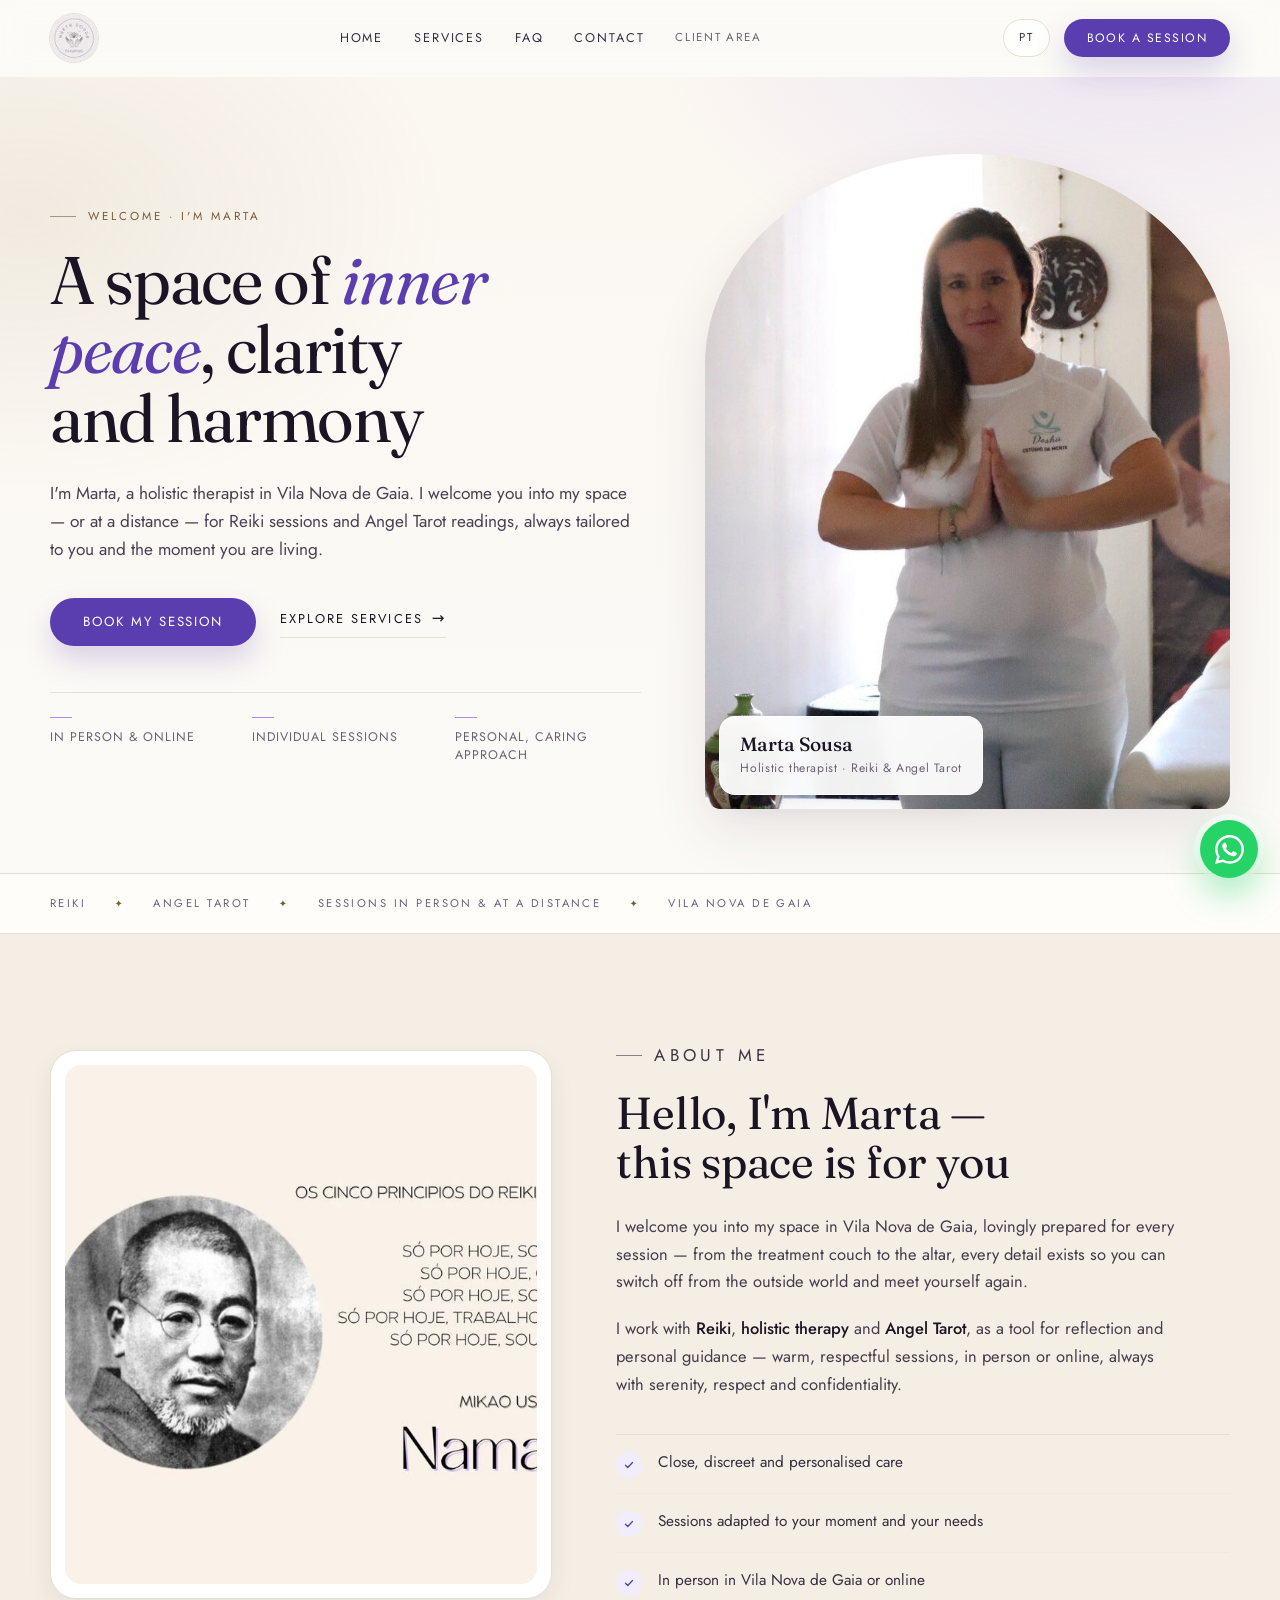
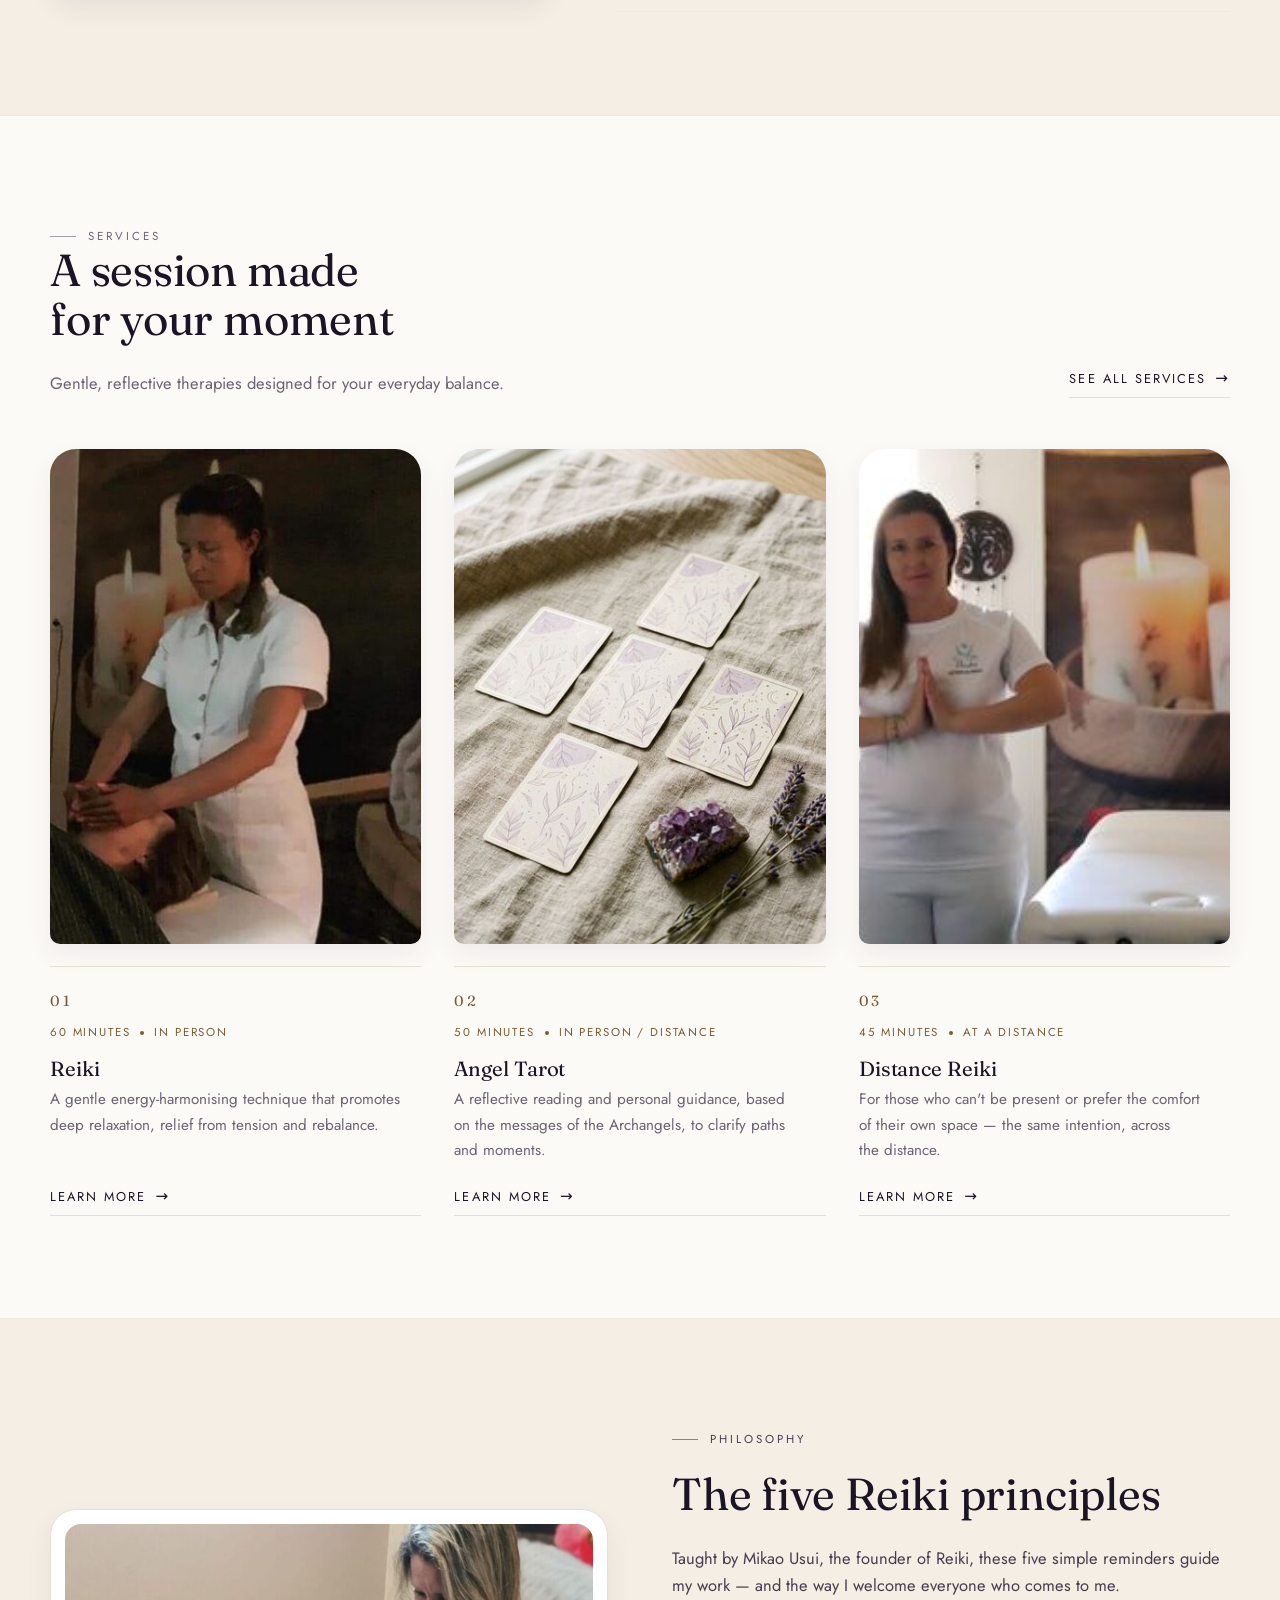
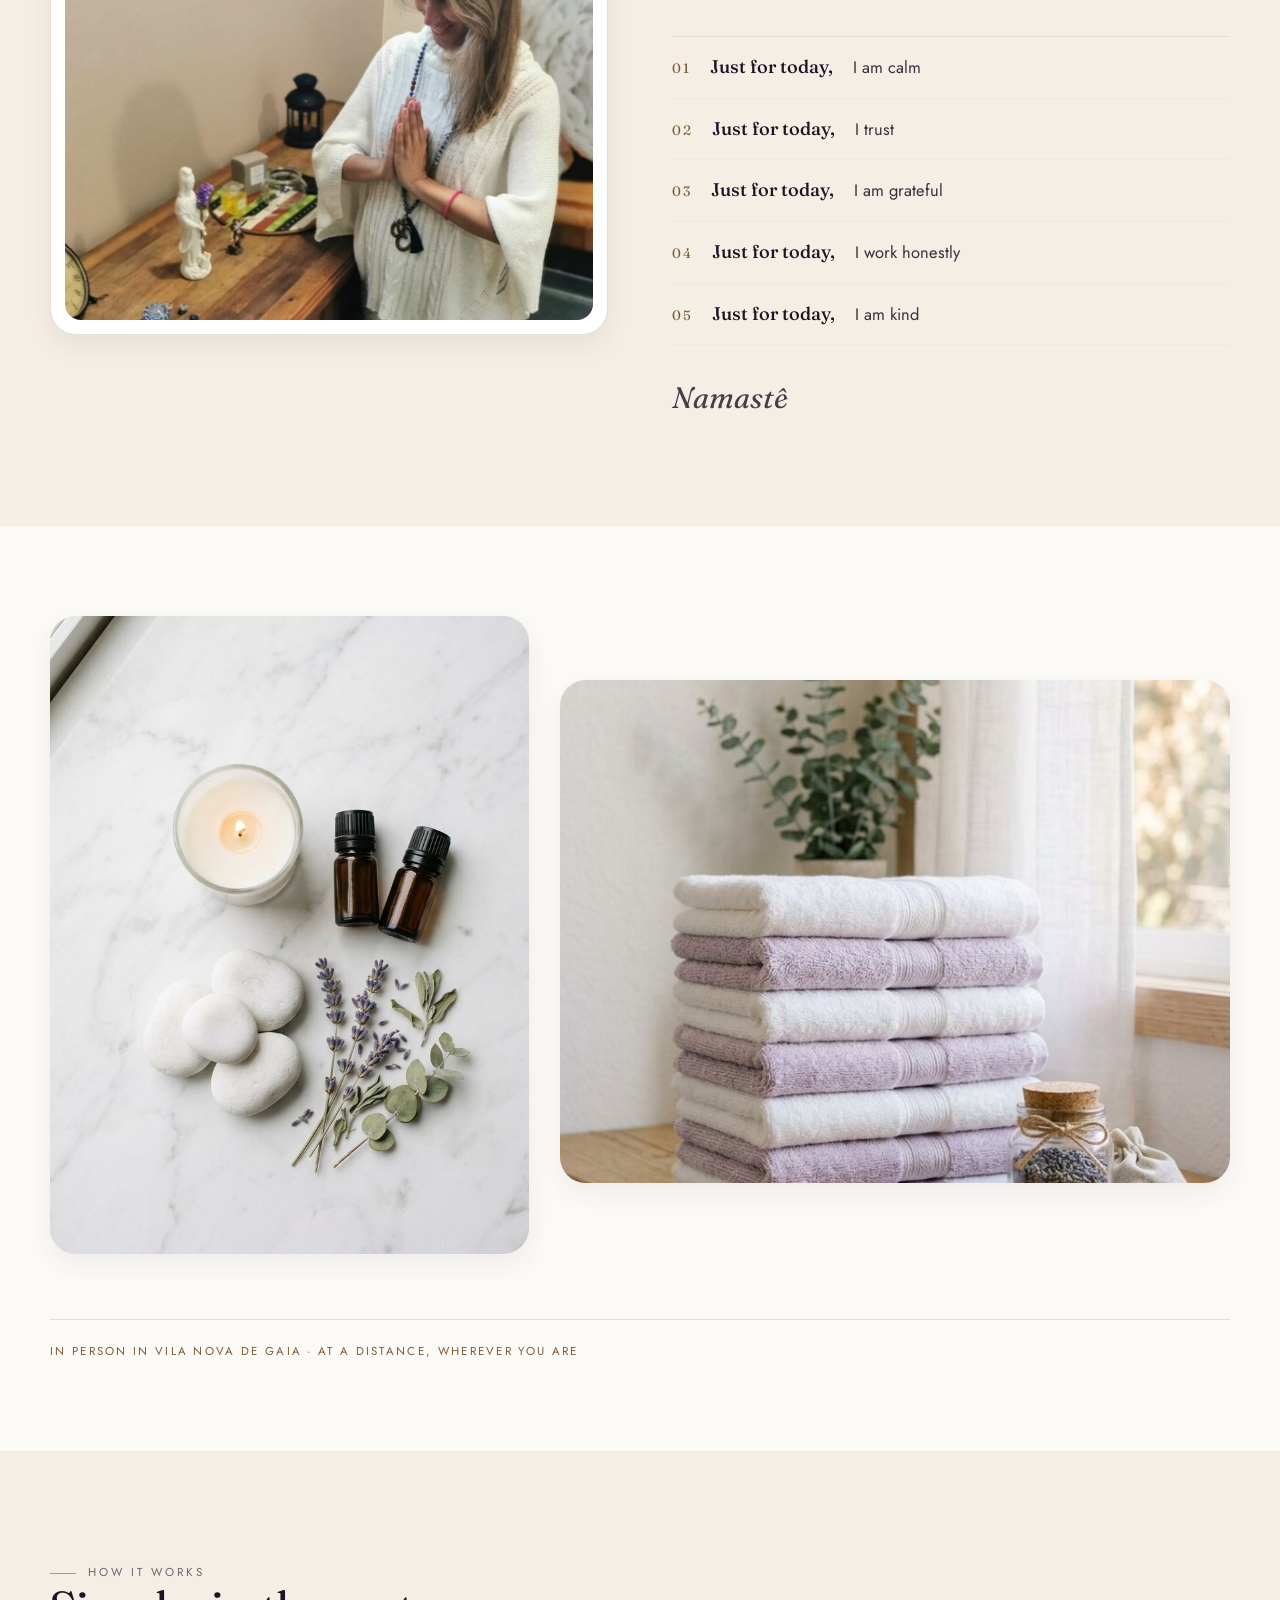
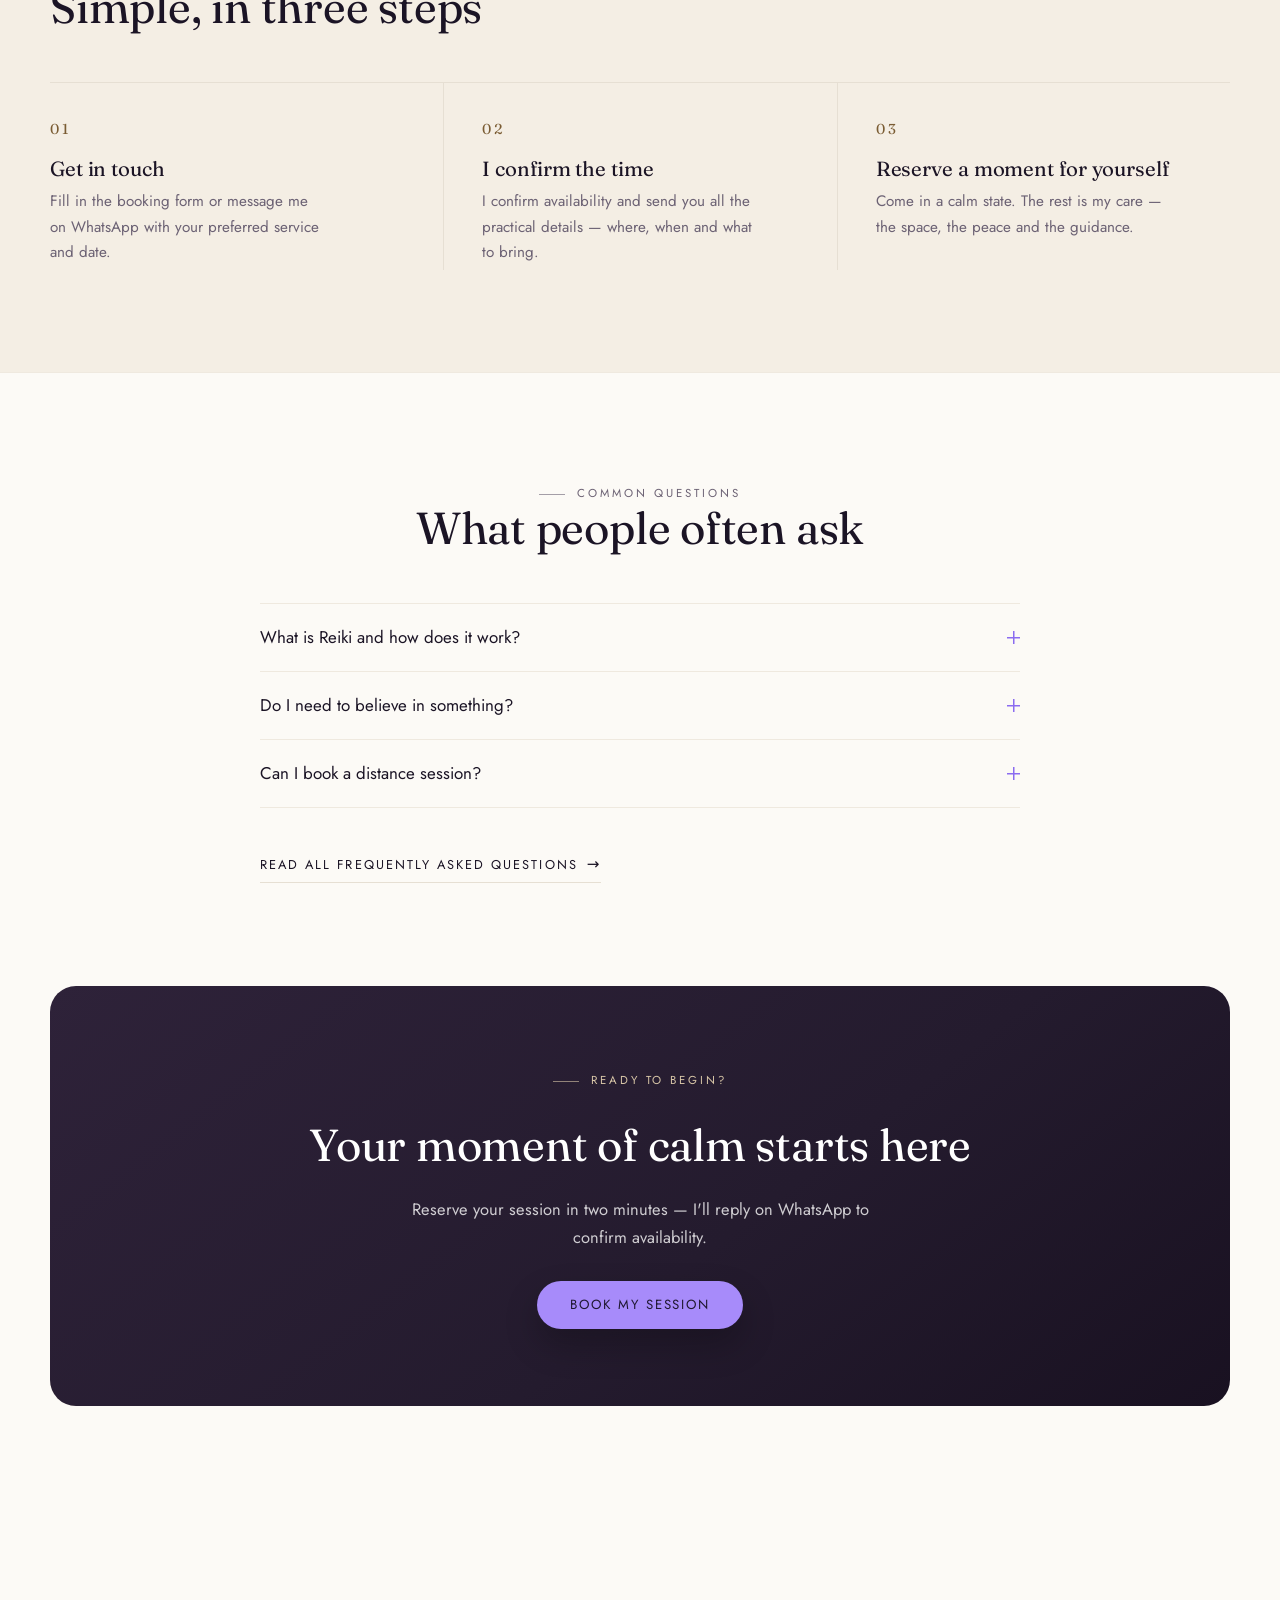
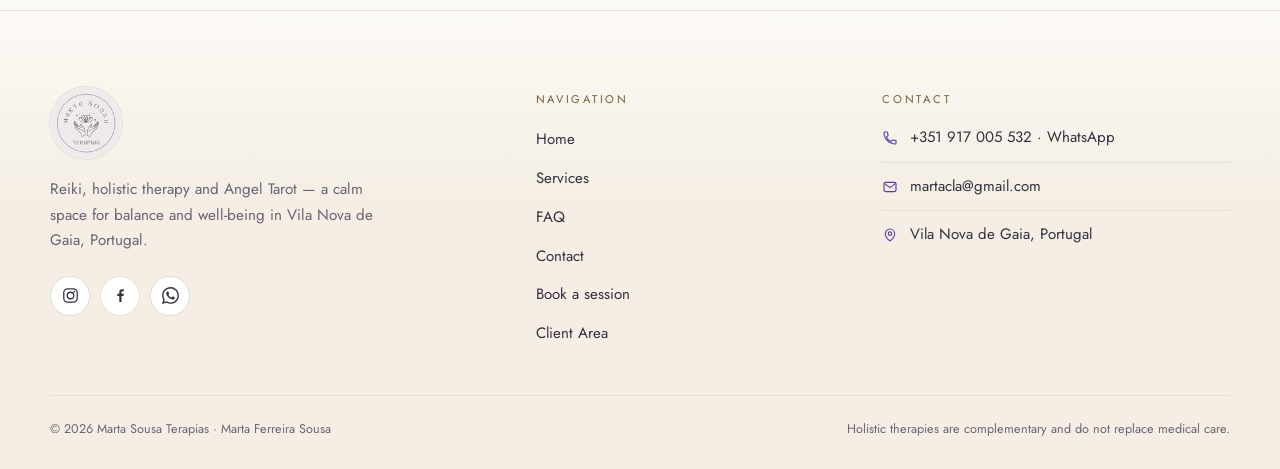
==== commit e1656f7d: "Replace Reiki principles image with Marta portrait Co-authored-by: arena-agent <297053741+arena-agen" ====
--- a/en/index.html
+++ b/en/index.html
@@ -142,7 +142,7 @@
     <section class="section section--sand principios" id="principles">
       <div class="container principios-grid">
         <div class="principios-media reveal">
-          <img src="../images/principios-reiki.jpg" srcset="../images/principios-reiki-600.jpg 600w, ../images/principios-reiki-900.jpg 900w, ../images/principios-reiki.jpg 1200w" sizes="(max-width: 980px) calc(100vw - 48px), 554px" alt="Mikao Usui and the five Reiki principles for happiness (image in Portuguese)" width="1200" height="900" loading="lazy" decoding="async">
+          <img src="../images/marta-dosha.jpg" srcset="../images/marta-dosha-480.jpg 480w, ../images/marta-dosha-720.jpg 720w, ../images/marta-dosha.jpg 900w" sizes="(max-width: 980px) calc(100vw - 48px), 554px" alt="Marta in her therapy space, with her hands together in prayer" width="900" height="898" loading="lazy" decoding="async">
         </div>
         <div class="principios-copy reveal">
           <p class="eyebrow">Philosophy</p>
@@ -258,7 +258,7 @@
           </div>
         </div>
         <div>
-          <h4 class="f-h">Navigation</h4>
+          <h2 class="f-h">Navigation</h2>
           <ul class="f-links">
             <li><a href="index.html">Home</a></li>
             <li><a href="services.html">Services</a></li>
@@ -269,7 +269,7 @@
           </ul>
         </div>
         <div>
-          <h4 class="f-h">Contact</h4>
+          <h2 class="f-h">Contact</h2>
           <ul class="f-contact">
             <li>
               <svg viewBox="0 0 24 24"><path d="M6.6 10.8c1.5 3 3.6 5.1 6.6 6.6l2.2-2.2c.3-.3.7-.4 1-.2 1.1.4 2.3.6 3.6.6.6 0 1 .4 1 1V20c0 .6-.4 1-1 1C10.6 21 3 13.4 3 4c0-.6.4-1 1-1h3.5c.6 0 1 .4 1 1 0 1.2.2 2.4.6 3.6.1.3 0 .7-.2 1l-2.3 2.2z"/></svg>
--- a/css/style.css
+++ b/css/style.css
@@ -206,6 +206,7 @@
     linear-gradient(180deg,#FBF7F1 0%, rgba(252,250,246,0) 78%);
 }
 .hero-grid{display:grid;grid-template-columns:1.06fr .94fr;gap:clamp(32px,5vw,72px);align-items:center}
+.hero-copy{max-width:620px}
 .hero h1{margin-bottom:.42em}
 .hero .lead{margin-bottom:34px}
 .hero-cta{display:flex;flex-wrap:wrap;align-items:center;gap:16px 24px;margin-bottom:clamp(32px,4vw,46px)}
@@ -321,7 +322,7 @@
 /* ---------- princípios do Reiki ---------- */
 .principios-grid{display:grid;grid-template-columns:1fr 1fr;gap:clamp(34px,5vw,72px);align-items:center}
 .principios-media{background:var(--surface);border:1px solid var(--line);border-radius:var(--radius-lg);padding:14px;box-shadow:var(--shadow-sm)}
-.principios-media img{border-radius:var(--radius);width:100%;aspect-ratio:4/3;object-fit:cover}
+.principios-media img{border-radius:var(--radius);width:100%;aspect-ratio:4/3;object-fit:cover;object-position:center top}
 .principios-copy p{color:#453D4E}
 .principios-list{list-style:none;counter-reset:pr;margin:clamp(26px,3vw,36px) 0 0;padding:0;border-top:1px solid var(--line)}
 .principios-list li{
@@ -397,6 +398,7 @@
     linear-gradient(currentColor,currentColor) center/1.5px 13px no-repeat;
   transition:transform .35s ease;
 }
+.faq-list summary:hover{color:var(--lilac-deep)}
 .faq-list details[open] summary{color:var(--lilac-deep)}
 .faq-list details[open] summary::after{transform:rotate(45deg)}
 .faq-list .faq-a{padding:0 clamp(24px,4vw,54px) 26px 0;color:var(--muted);font-size:.97rem;max-width:66ch}
@@ -405,9 +407,9 @@
   padding:clamp(26px,3.4vw,44px) 0;border-top:1px solid var(--line);
 }
 .faq-group:first-child{padding-top:0;border-top:0}
-.faq-group > h3{
+.faq-group > h2{
   font-family:var(--font-body);font-size:.72rem;letter-spacing:.24em;text-transform:uppercase;
-  color:var(--earth);font-weight:400;margin:8px 0 0;
+  color:var(--earth);font-weight:400;margin:8px 0 0;line-height:1.5;
 }
 
 /* ---------- serviços detalhados ---------- */
@@ -421,7 +423,9 @@
   border-radius:var(--radius-lg);overflow:hidden;box-shadow:var(--shadow);
   aspect-ratio:3/2;background:var(--sand);
 }
+.service-block .svc-img--wide{aspect-ratio:3/2}
 .service-block .svc-img--tall{aspect-ratio:4/5}
+.service-block .svc-img--tall img{object-position:center 46%}
 .service-block .svc-img img{width:100%;height:100%;object-fit:cover}
 .service-block.reverse .svc-img{order:2}
 .service-index{display:block;font-family:var(--font-display);font-size:.9rem;letter-spacing:.22em;color:var(--earth);margin-bottom:14px}
@@ -480,9 +484,9 @@
   border:1px solid var(--line);display:grid;place-items:center;
 }
 .info-icon svg{width:19px;height:19px;stroke:var(--lilac-deep);fill:none;stroke-width:1.7;stroke-linecap:round;stroke-linejoin:round}
-.info-card h3{
+.info-card h2{
   font-family:var(--font-body);font-size:.72rem;font-weight:400;letter-spacing:.2em;
-  text-transform:uppercase;color:var(--earth);margin:4px 0 8px;
+  text-transform:uppercase;color:var(--earth);margin:4px 0 8px;line-height:1.4;
 }
 .info-card p{font-size:.95rem;color:var(--muted);margin:0}
 .info-card a.inline{color:var(--ink);border-bottom:1px solid var(--line);padding-bottom:2px;font-weight:400}
@@ -687,6 +691,14 @@
 .reveal{opacity:1;transform:none}
 html.reveal-ready .reveal{opacity:0;transform:translateY(18px);transition:opacity .8s ease,transform .8s cubic-bezier(.2,.65,.25,1)}
 html.reveal-ready .reveal.in{opacity:1;transform:none}
+/* pequeno escalonamento nos conjuntos de cartões e listas */
+html.reveal-ready .svc-grid > .reveal:nth-child(2),
+html.reveal-ready .steps > .reveal:nth-child(2),
+html.reveal-ready .faq-list > .reveal:nth-child(2){transition-delay:.09s}
+html.reveal-ready .svc-grid > .reveal:nth-child(3),
+html.reveal-ready .steps > .reveal:nth-child(3),
+html.reveal-ready .faq-list > .reveal:nth-child(3){transition-delay:.18s}
+html.reveal-ready .faq-list > .reveal:nth-child(4){transition-delay:.27s}
 @media (prefers-reduced-motion:reduce){
   html.reveal-ready .reveal{opacity:1;transform:none;transition:none}
   html{scroll-behavior:auto}
@@ -704,6 +716,8 @@
   .header-inner{gap:16px}
 }
 @media (max-width:980px){
+  .service-block .svc-img--wide{aspect-ratio:3/2}
+  .service-block .svc-img--tall{aspect-ratio:4/5}
   .hero-grid,.about-grid,.principios-grid,.service-block,.contact-grid,.booking-layout,.ca-grid,.faq-group{grid-template-columns:1fr;gap:clamp(28px,5vw,44px)}
   .service-block.reverse .svc-img{order:0}
   .service-block{padding:clamp(30px,5vw,44px) 0}
@@ -711,7 +725,7 @@
   .hero-media > img{aspect-ratio:4/5;object-position:center 20%}
   .about-grid{gap:36px}
   .about-media img{aspect-ratio:16/11;object-position:center 24%}
-  .about-media,.principios-media{max-width:620px}
+  .about-media,.principios-media{max-width:620px;margin-inline:auto}
   .principios-grid{gap:34px}
   .svc-grid{grid-template-columns:1fr 1fr;gap:26px}
   .steps{grid-template-columns:1fr}
@@ -736,6 +750,8 @@
     padding:8px 24px 24px;margin:0;
     border-bottom:1px solid var(--line);
     box-shadow:0 30px 50px rgba(40,25,80,.12);
+    max-height:calc(100vh - var(--header-h));overflow-y:auto;
+    -webkit-overflow-scrolling:touch;
   }
   .main-nav.open{display:flex}
   .main-nav a{
@@ -744,7 +760,7 @@
   }
   .main-nav a::after{display:none}
   .main-nav a.active{color:var(--lilac-deep)}
-  .main-nav a.nav-soft{font-size:.92rem}
+  .main-nav a.nav-soft{display:block;font-size:.92rem}
   .main-nav .lang-mobile{display:block;padding-bottom:4px;border-bottom:0;color:var(--earth);letter-spacing:.2em;text-transform:uppercase;font-size:.8rem}
   .lang{display:none}
   .nav-toggle{display:flex}
@@ -767,6 +783,9 @@
   .hero-card{max-width:88%}
   .map-wrap iframe{height:300px}
   .cta-band{padding:44px 22px}
+  .band-grid{grid-template-columns:1fr;grid-template-areas:"a" "b" "n";gap:20px}
+  .band-a{aspect-ratio:4/3}
+  .band-b{aspect-ratio:3/2}
   .radio-row{gap:20px;flex-wrap:wrap}
   .faq-list summary{font-size:1rem}
   .whats-float{right:16px;bottom:16px;width:54px;height:54px}
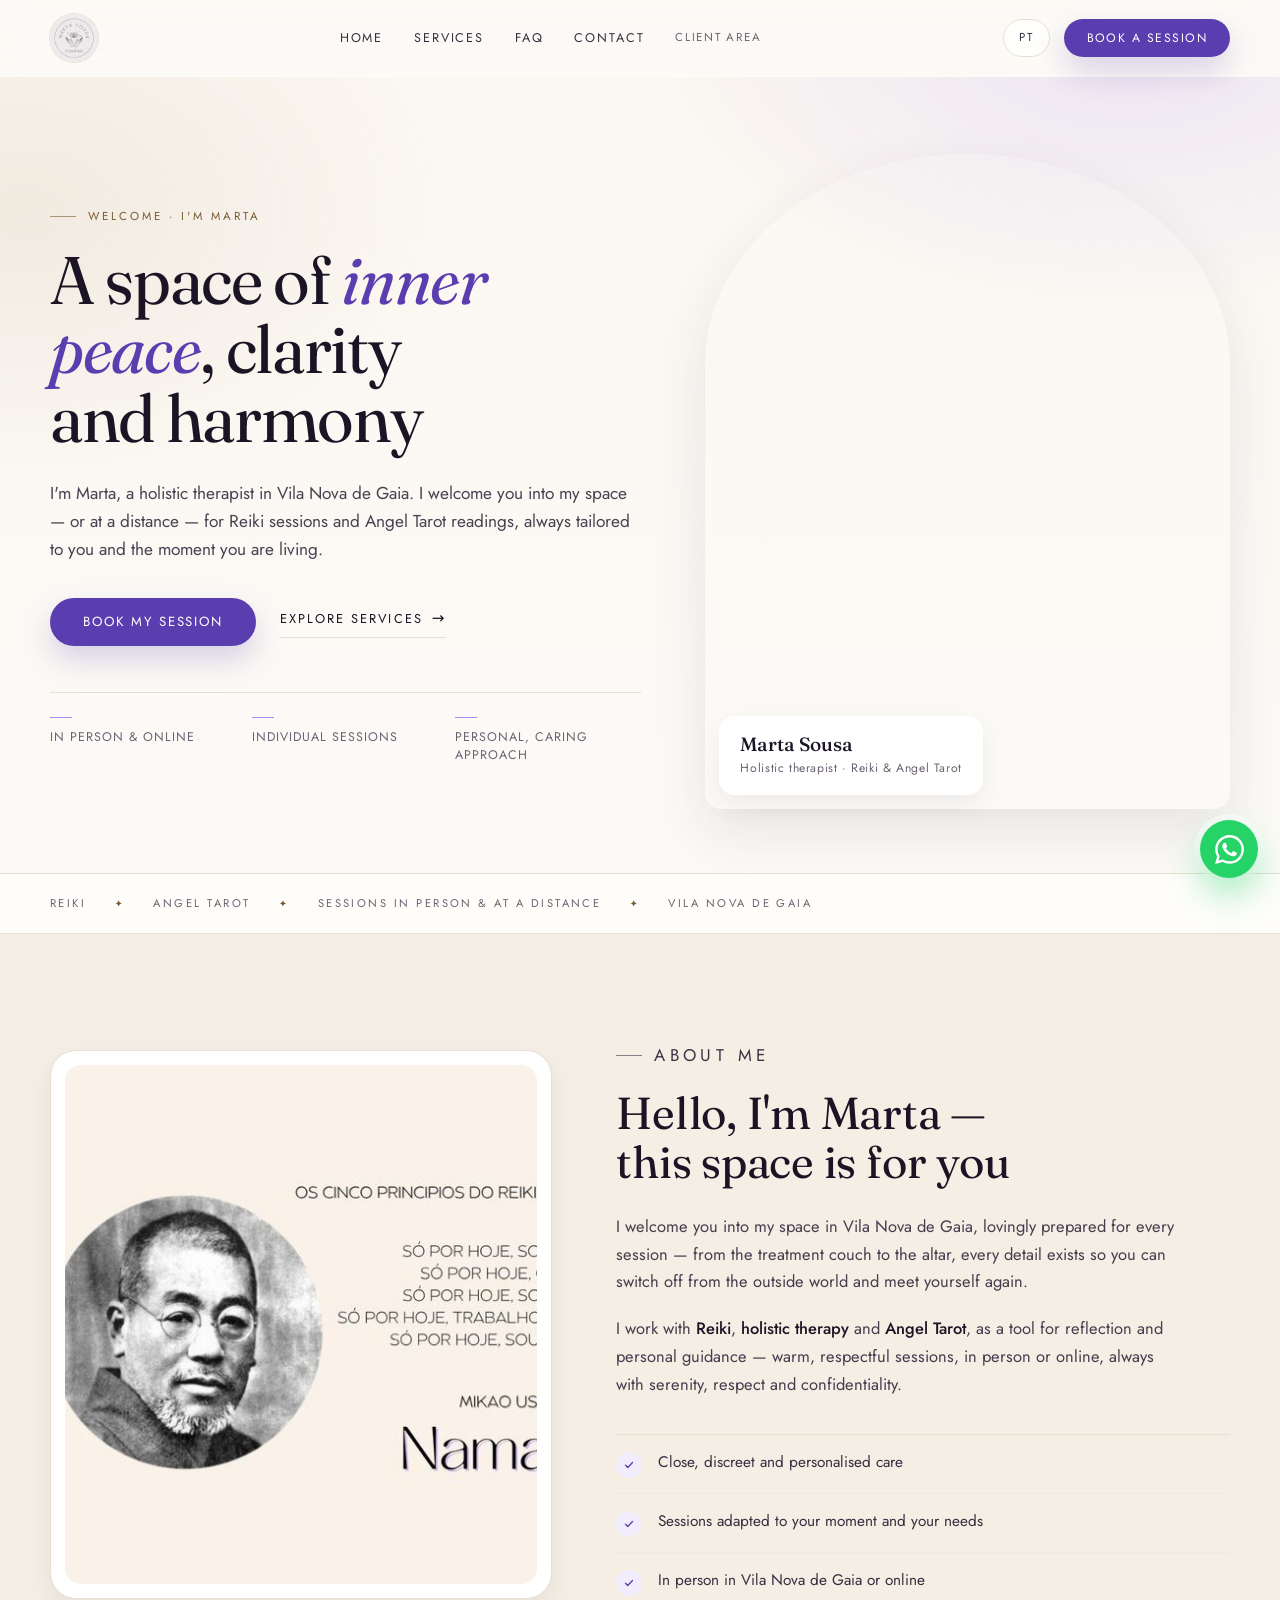
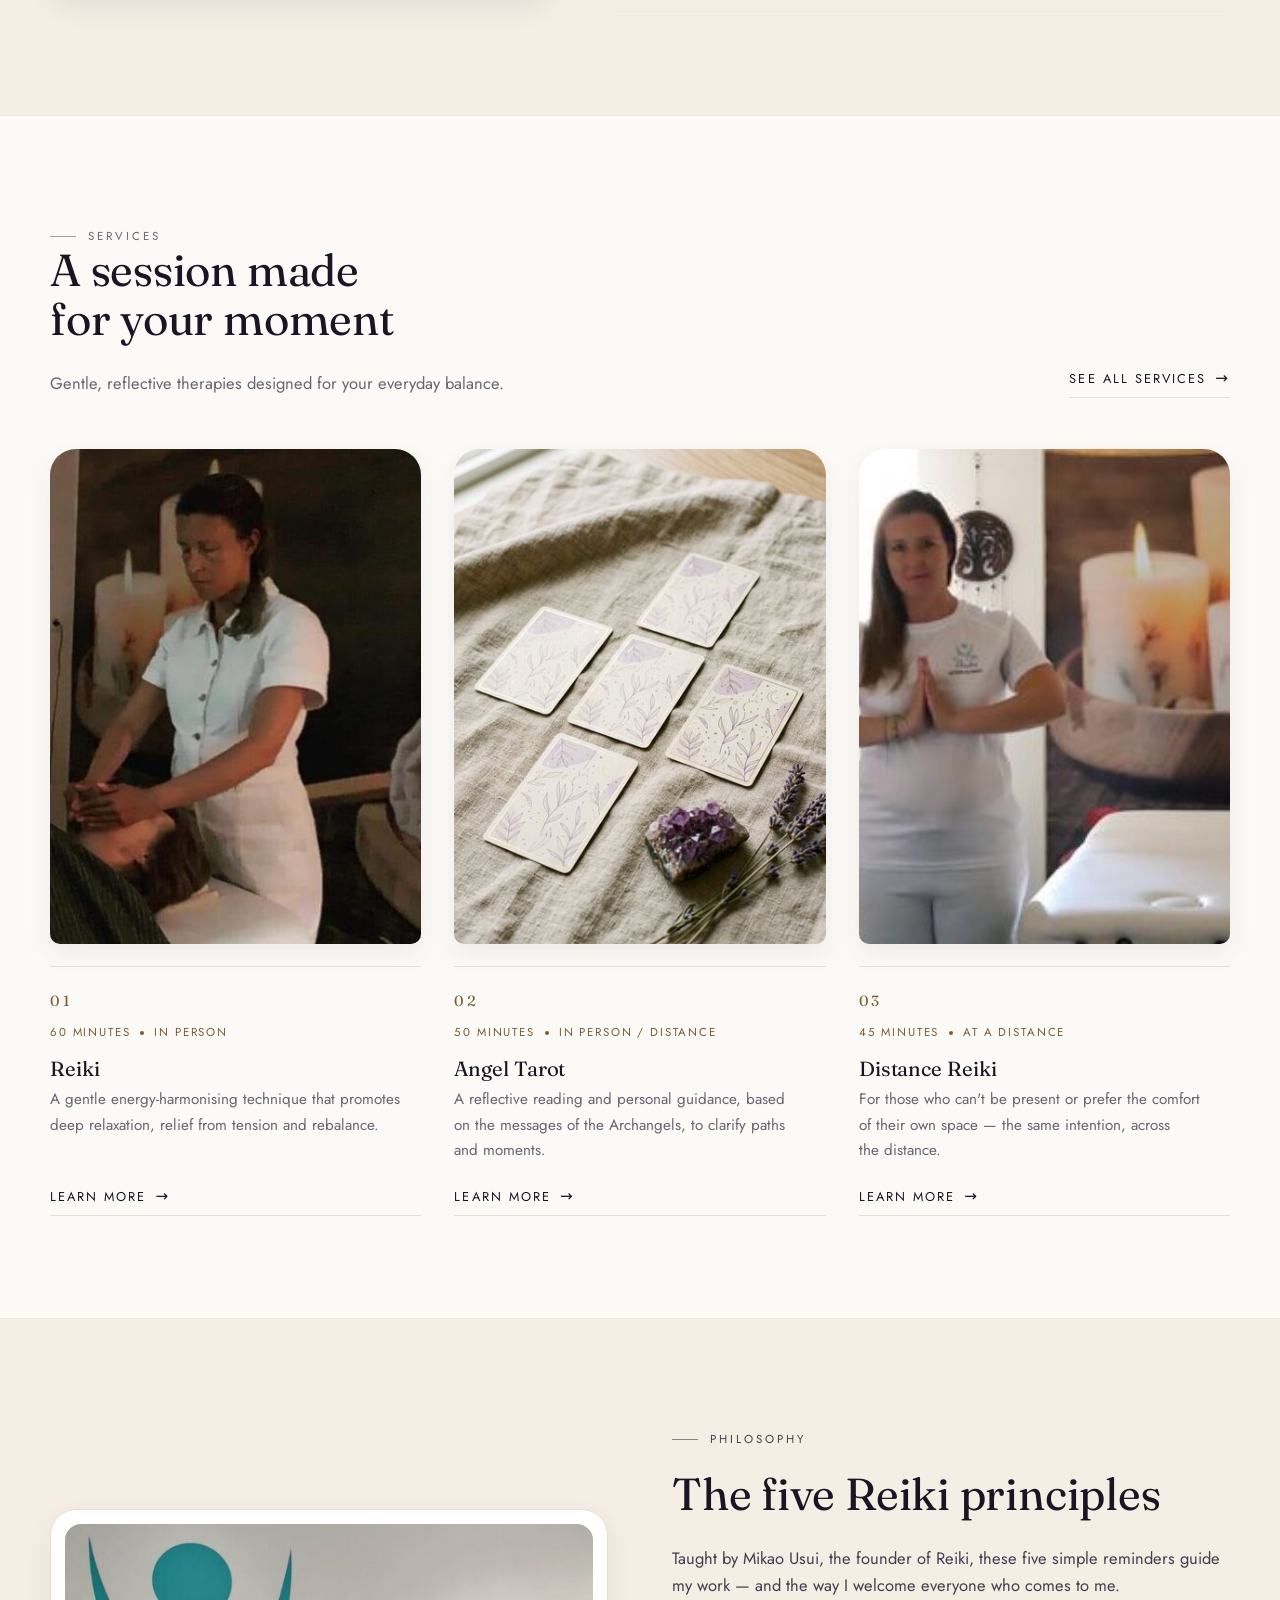
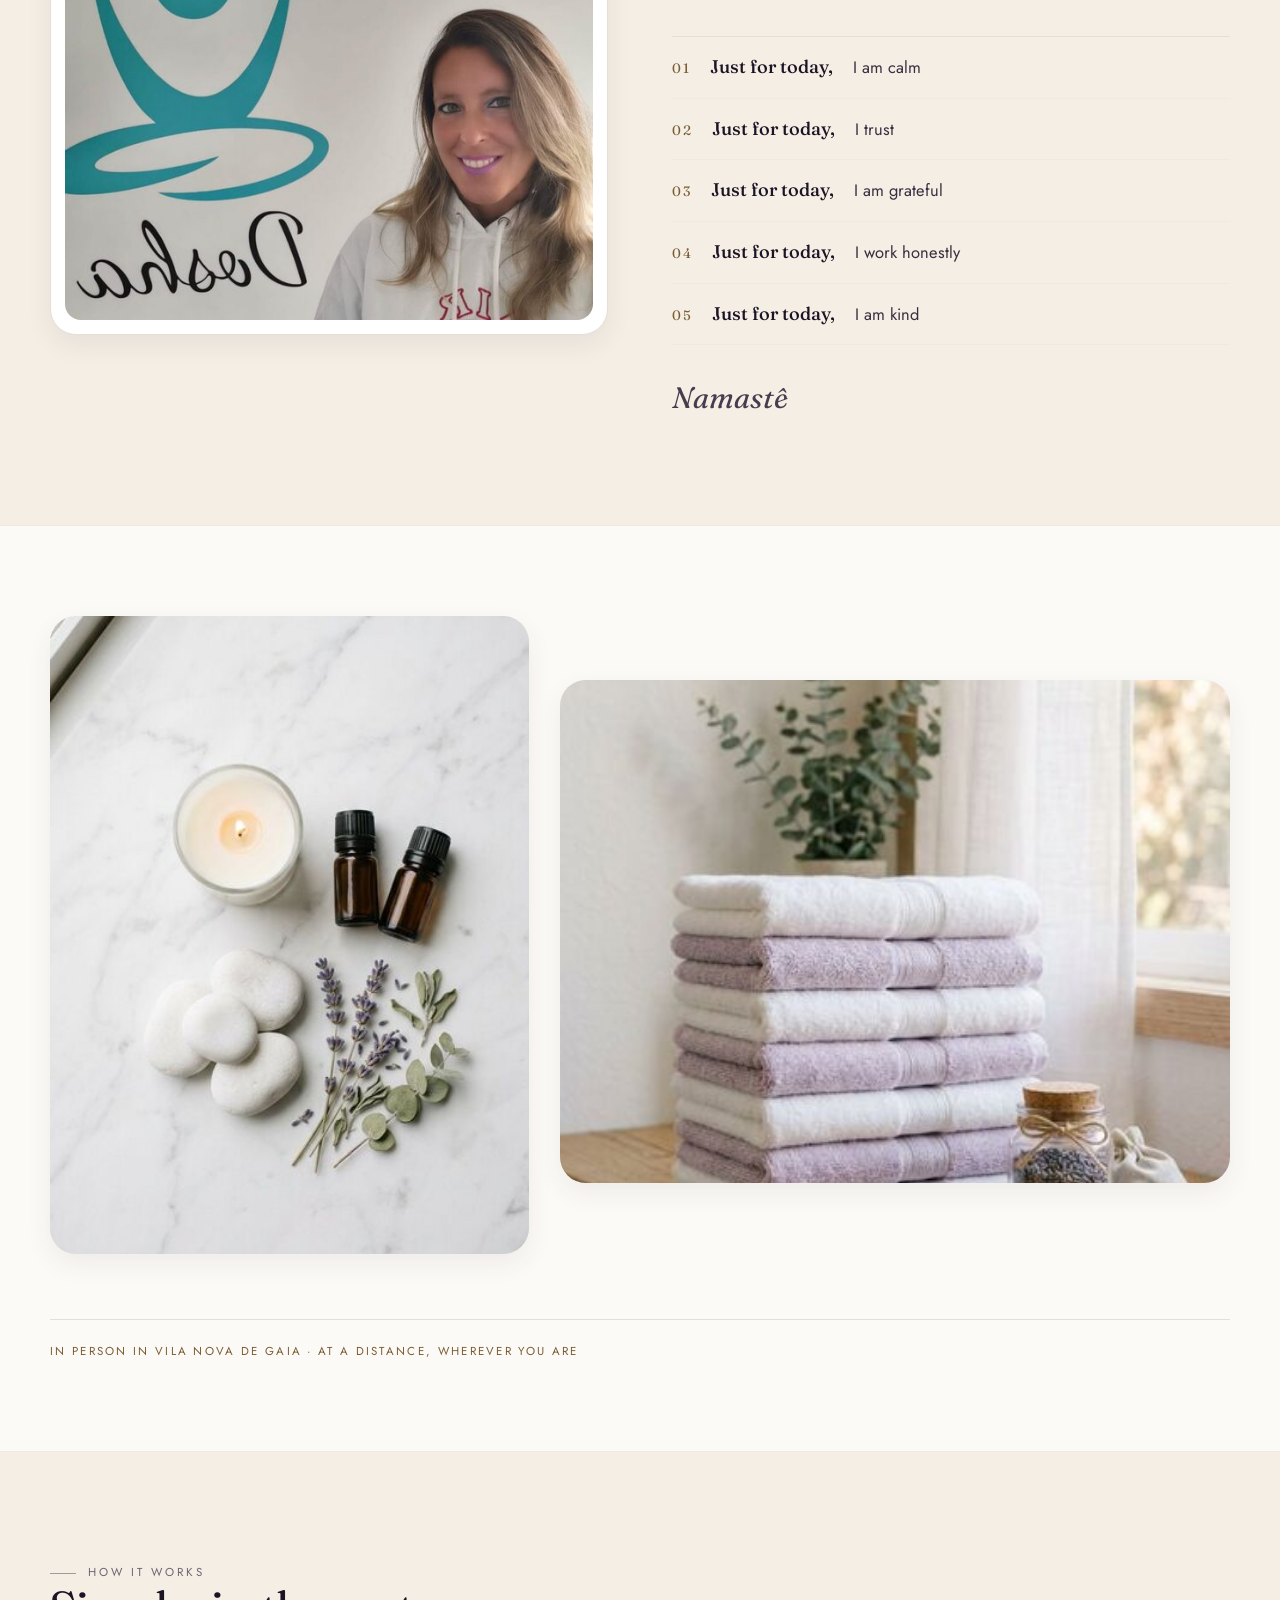
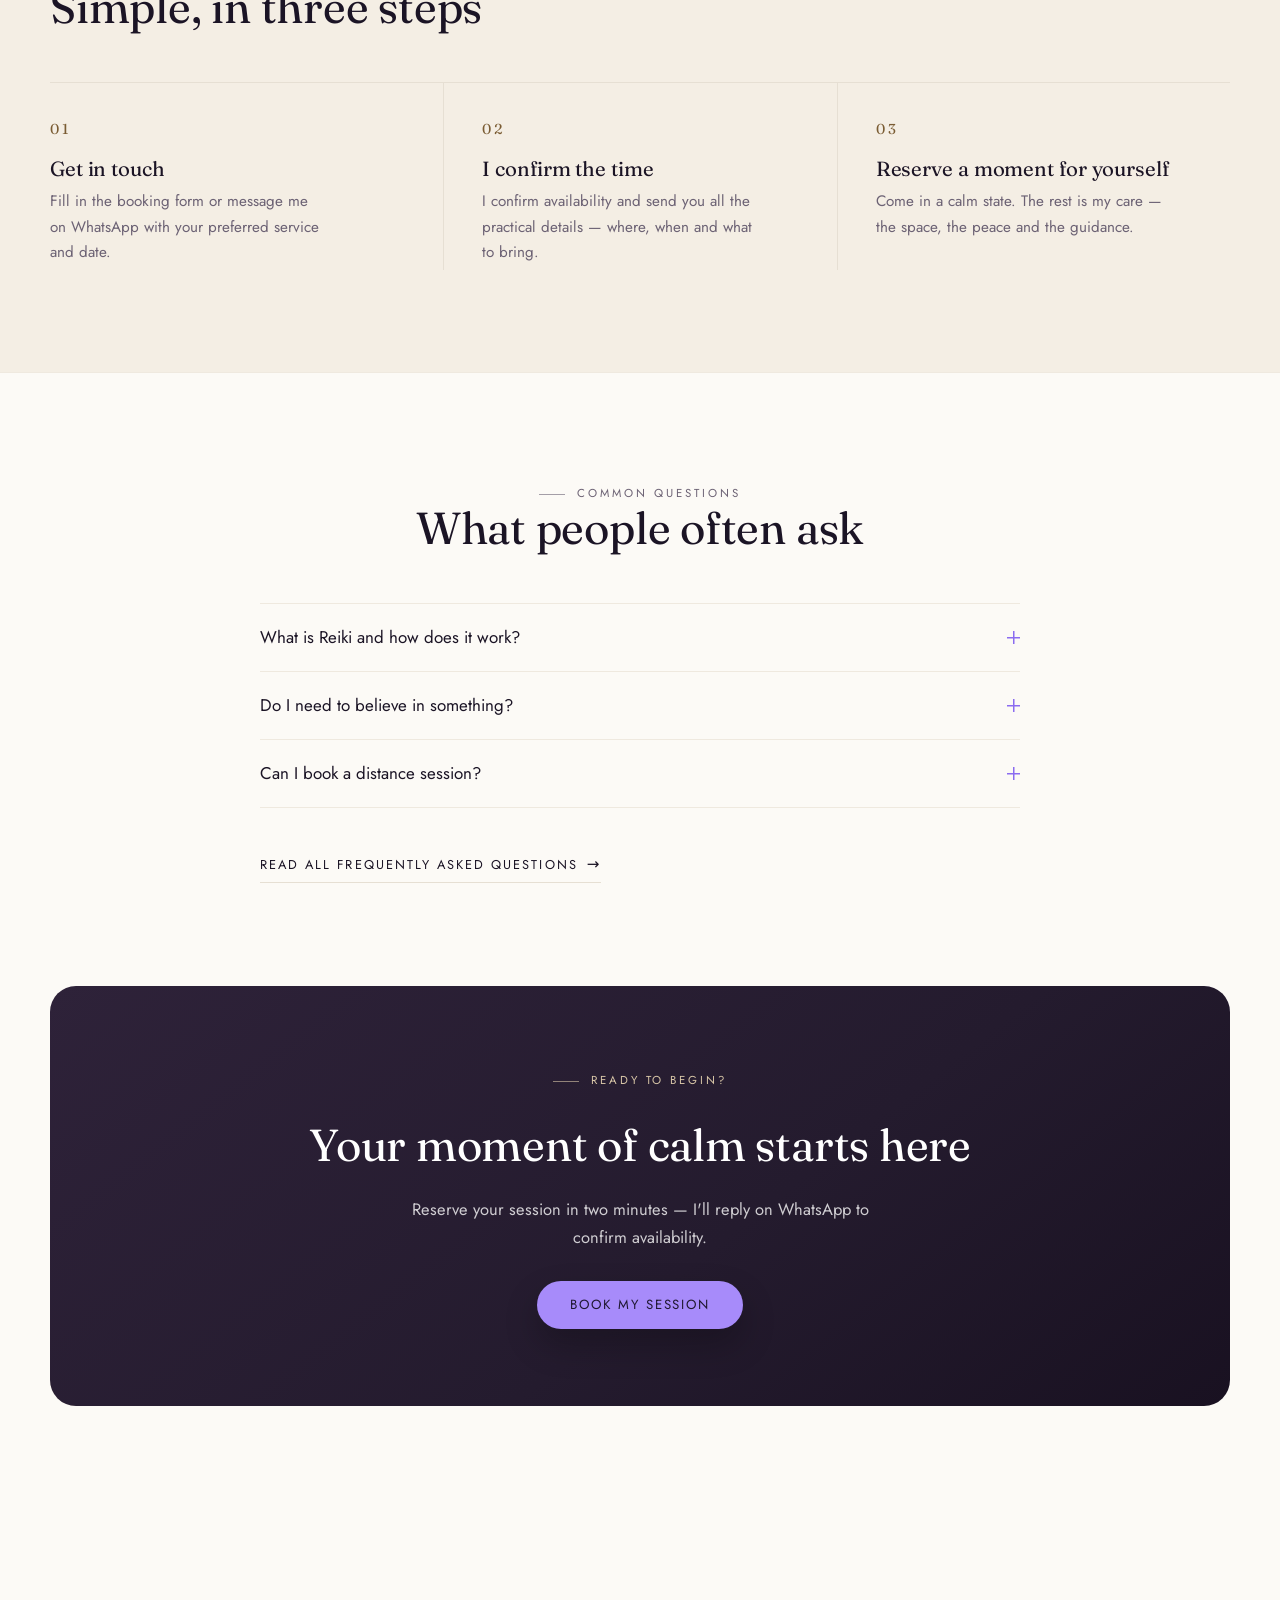
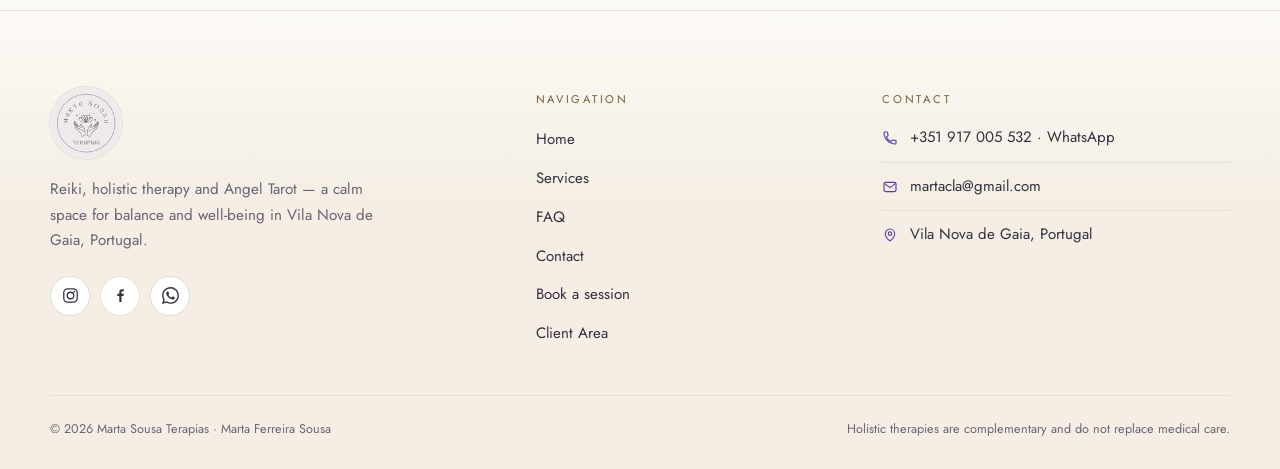
==== commit c1714367: "Swap homepage About and Reiki images Co-authored-by: arena-agent <297053741+arena-agent@users.norepl" ====
--- a/en/index.html
+++ b/en/index.html
@@ -142,7 +142,7 @@
     <section class="section section--sand principios" id="principles">
       <div class="container principios-grid">
         <div class="principios-media reveal">
-          <img src="../images/marta-dosha.jpg" srcset="../images/marta-dosha-480.jpg 480w, ../images/marta-dosha-720.jpg 720w, ../images/marta-dosha.jpg 900w" sizes="(max-width: 980px) calc(100vw - 48px), 554px" alt="Marta in her therapy space, with her hands together in prayer" width="900" height="898" loading="lazy" decoding="async">
+          <img src="../images/principios-reiki.jpg" srcset="../images/principios-reiki-600.jpg 600w, ../images/principios-reiki-900.jpg 900w, ../images/principios-reiki.jpg 1200w" sizes="(max-width: 980px) calc(100vw - 48px), 554px" alt="Mikao Usui and the five Reiki principles for happiness (image in Portuguese)" width="1200" height="900" loading="lazy" decoding="async">
         </div>
         <div class="principios-copy reveal">
           <p class="eyebrow">Philosophy</p>
--- a/css/style.css
+++ b/css/style.css
@@ -322,7 +322,7 @@
 /* ---------- princípios do Reiki ---------- */
 .principios-grid{display:grid;grid-template-columns:1fr 1fr;gap:clamp(34px,5vw,72px);align-items:center}
 .principios-media{background:var(--surface);border:1px solid var(--line);border-radius:var(--radius-lg);padding:14px;box-shadow:var(--shadow-sm)}
-.principios-media img{border-radius:var(--radius);width:100%;aspect-ratio:4/3;object-fit:cover;object-position:center top}
+.principios-media img{border-radius:var(--radius);width:100%;aspect-ratio:4/3;object-fit:cover}
 .principios-copy p{color:#453D4E}
 .principios-list{list-style:none;counter-reset:pr;margin:clamp(26px,3vw,36px) 0 0;padding:0;border-top:1px solid var(--line)}
 .principios-list li{
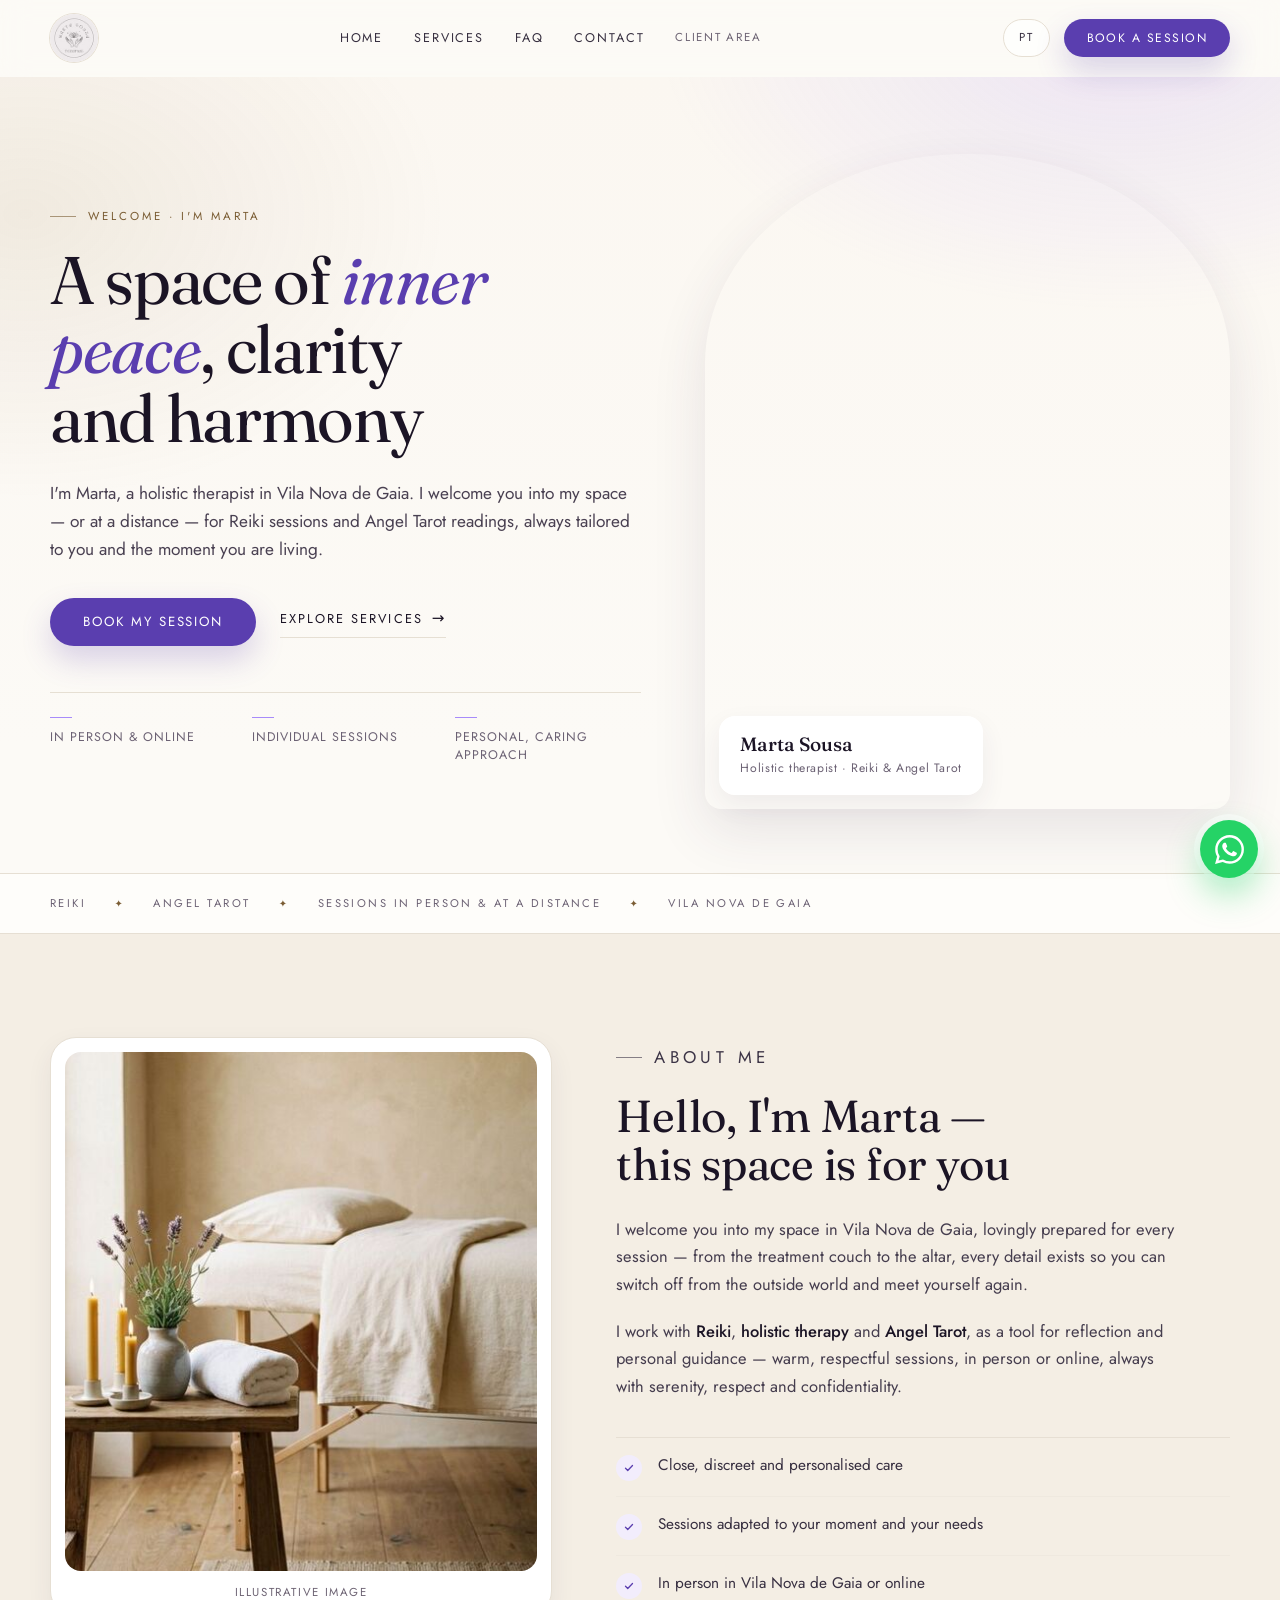
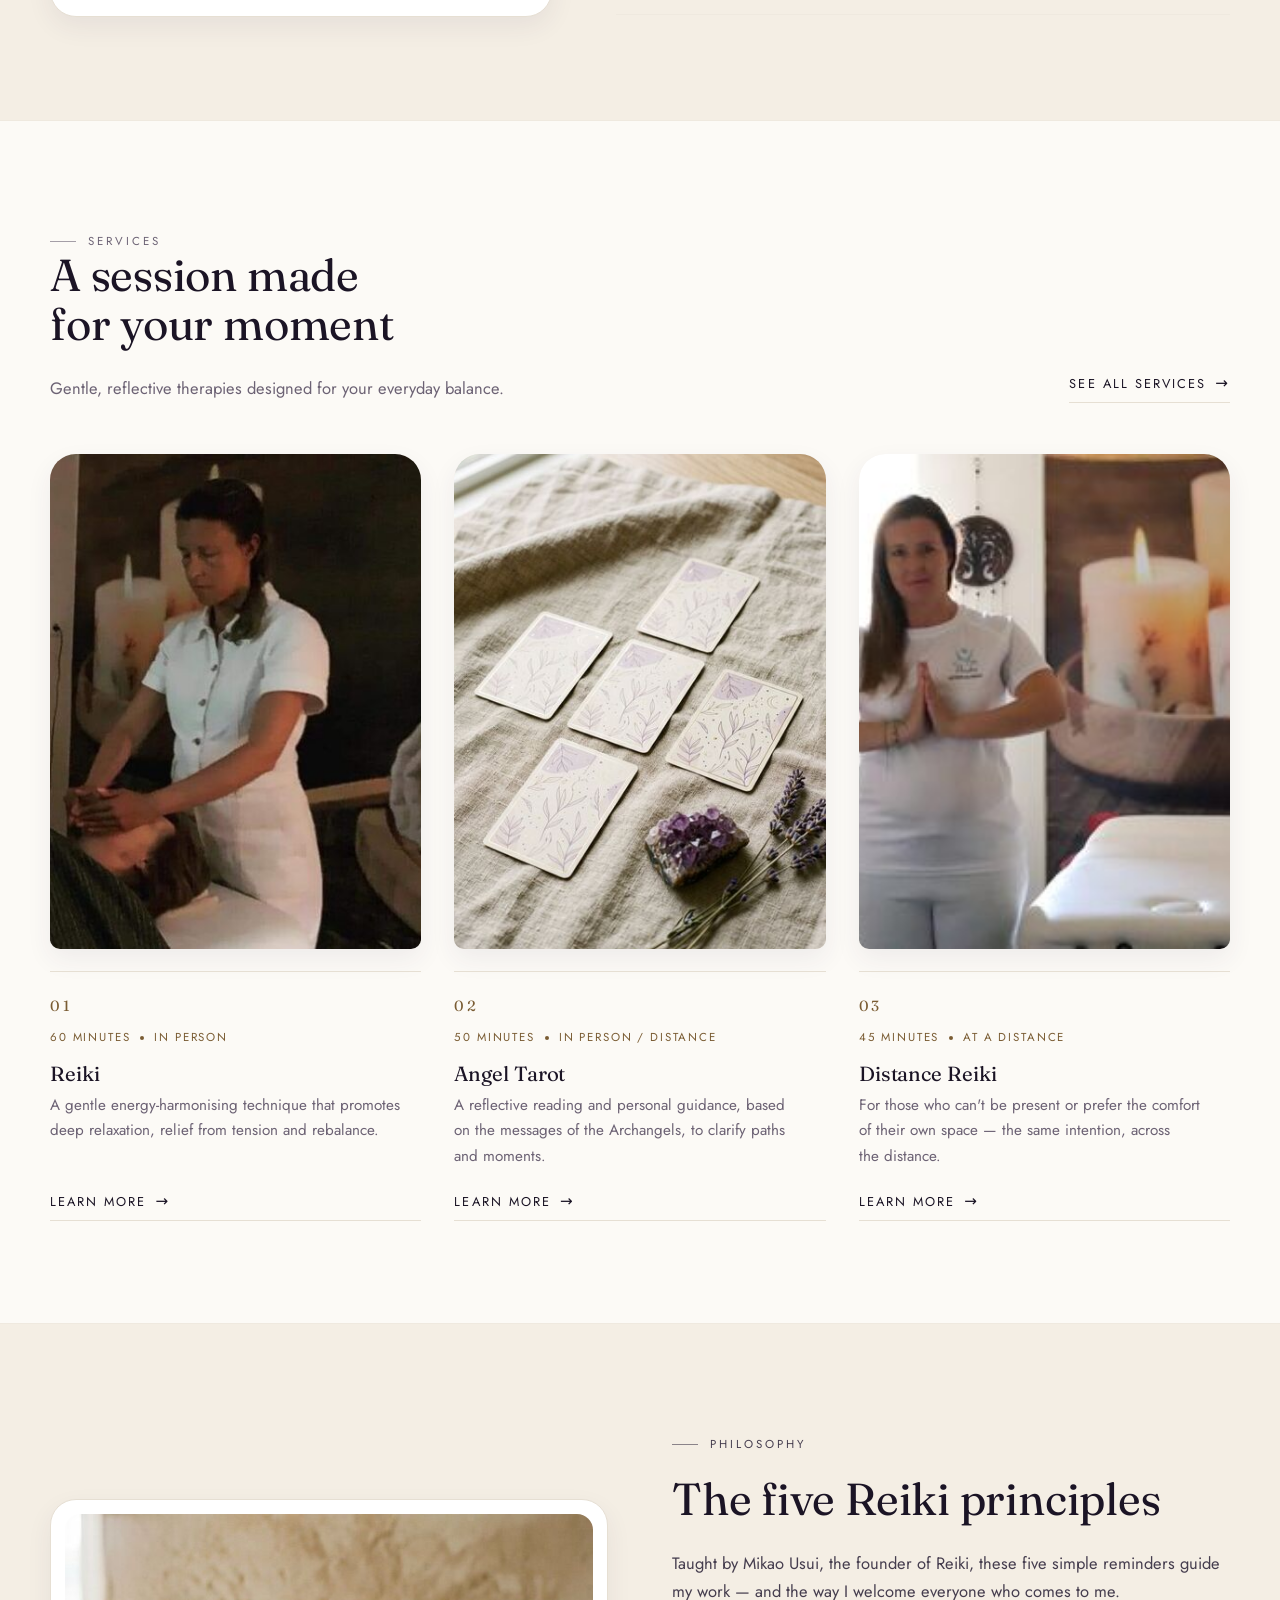
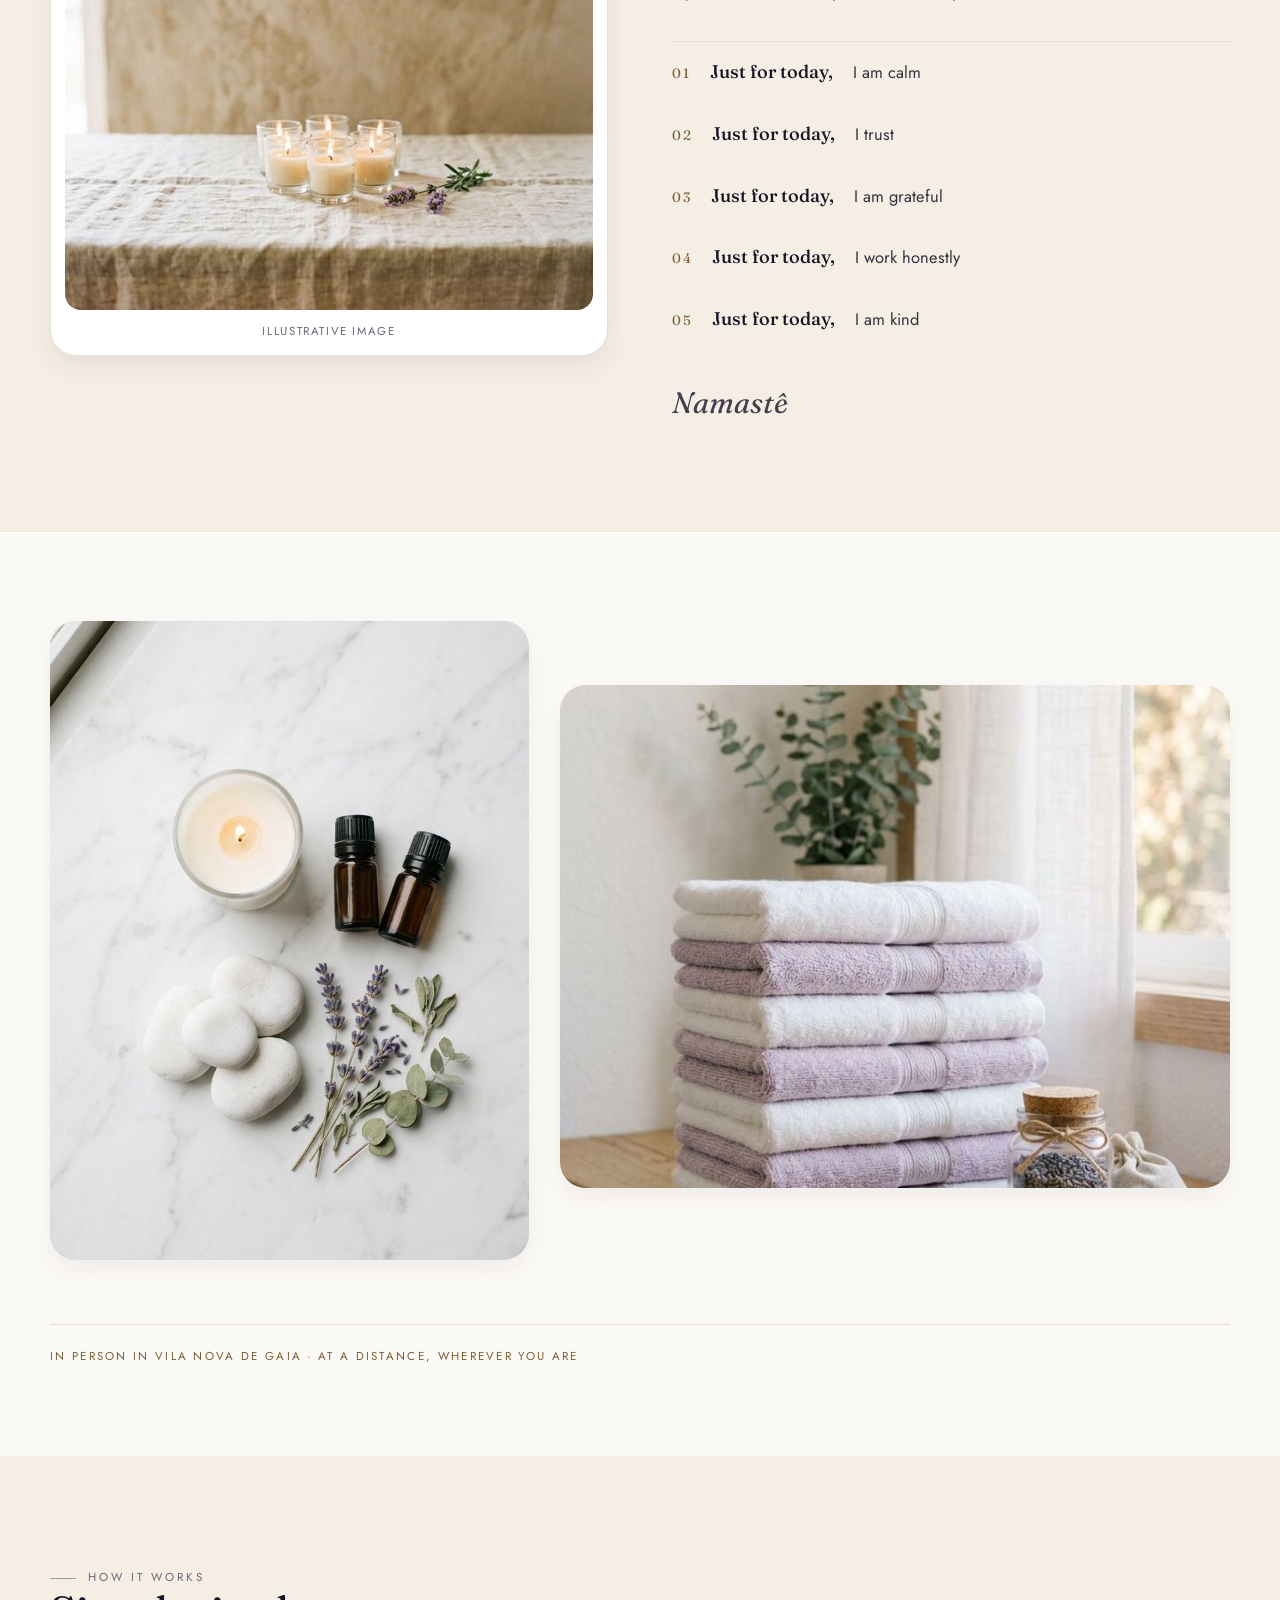
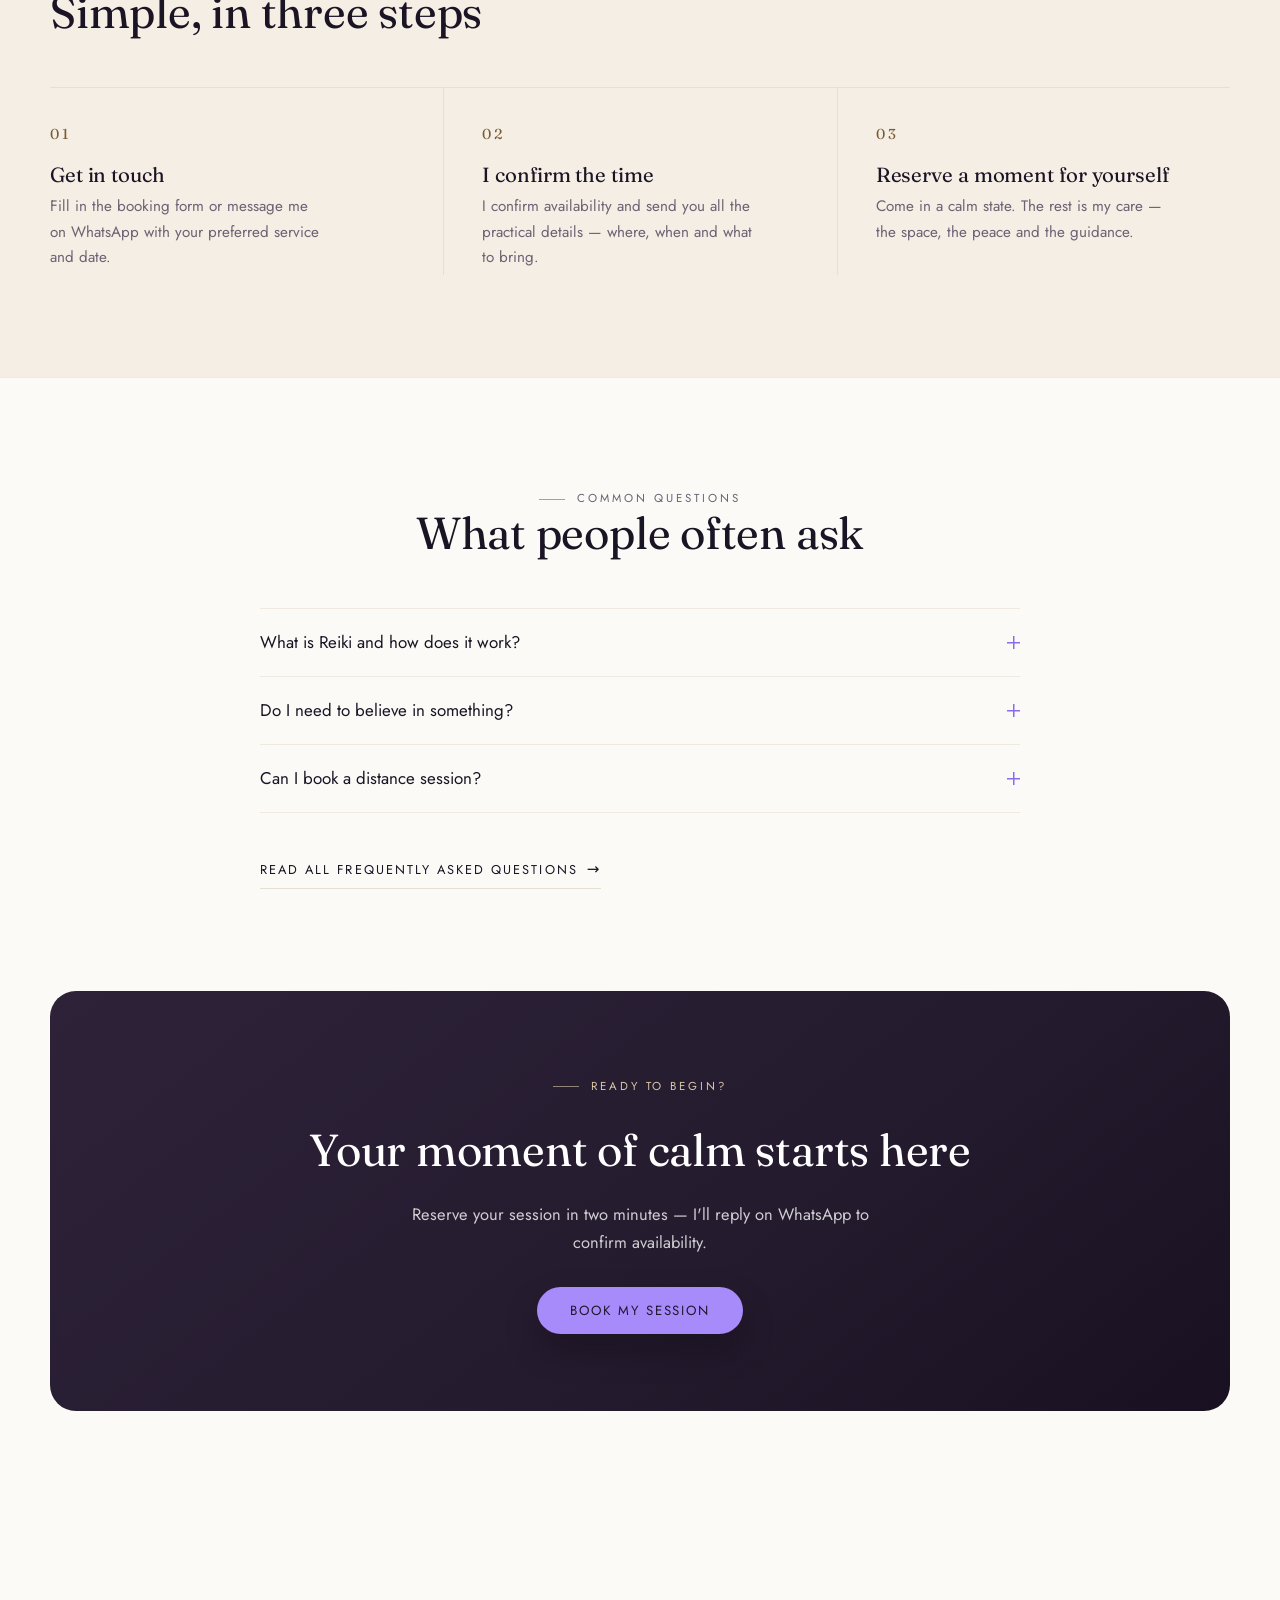
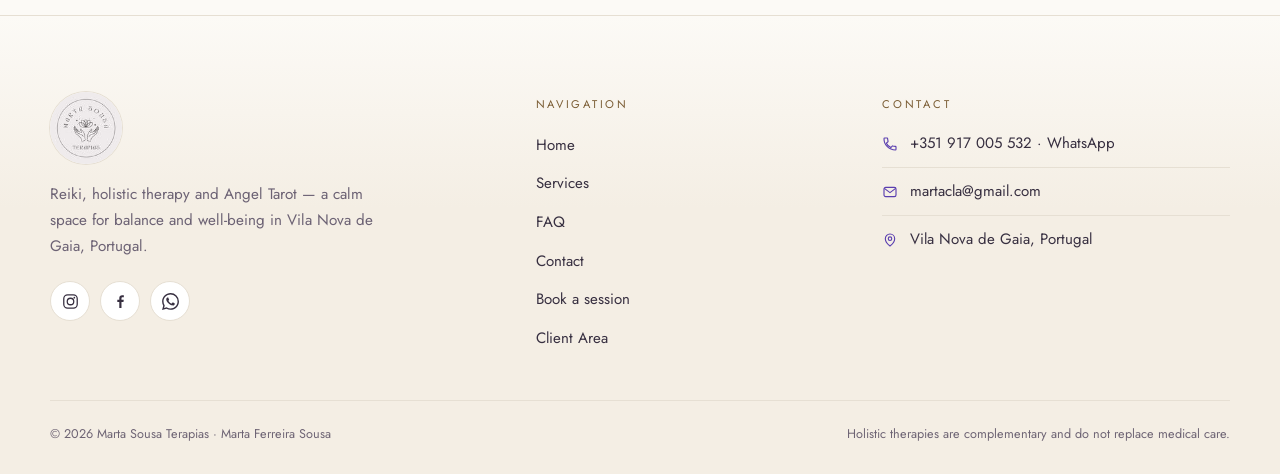
==== commit 13be9670: "Replace the two homepage images with themed, text-free still lifes The two files named in the reques" ====
--- a/en/index.html
+++ b/en/index.html
@@ -76,7 +76,8 @@
     <section class="section section--sand">
       <div class="container about-grid">
         <div class="about-media reveal">
-          <img src="../images/marta-sobre.jpg" srcset="../images/marta-sobre-480.jpg 480w, ../images/marta-sobre-640.jpg 640w, ../images/marta-sobre.jpg 783w" sizes="(max-width: 980px) calc(100vw - 48px), 500px" alt="Marta in her therapy space, hands in prayer next to the treatment couch" width="783" height="900" loading="lazy" decoding="async">
+          <img src="../images/marta-sobre.jpg" srcset="../images/marta-sobre-480.jpg 480w, ../images/marta-sobre-640.jpg 640w, ../images/marta-sobre.jpg 783w" sizes="(max-width: 980px) calc(100vw - 48px), 500px" alt="Calm treatment room with a linen-dressed couch, lit candles and lavender" width="783" height="900" loading="lazy" decoding="async">
+          <p class="media-note">Illustrative image</p>
         </div>
         <div class="about-copy reveal">
                     <p class="eyebrow">About me</p>
@@ -142,7 +143,8 @@
     <section class="section section--sand principios" id="principles">
       <div class="container principios-grid">
         <div class="principios-media reveal">
-          <img src="../images/principios-reiki.jpg" srcset="../images/principios-reiki-600.jpg 600w, ../images/principios-reiki-900.jpg 900w, ../images/principios-reiki.jpg 1200w" sizes="(max-width: 980px) calc(100vw - 48px), 554px" alt="Mikao Usui and the five Reiki principles for happiness (image in Portuguese)" width="1200" height="900" loading="lazy" decoding="async">
+          <img src="../images/principios-reiki.jpg" srcset="../images/principios-reiki-600.jpg 600w, ../images/principios-reiki-900.jpg 900w, ../images/principios-reiki.jpg 1200w" sizes="(max-width: 980px) calc(100vw - 48px), 554px" alt="Five lit candles on raw linen with lavender — a nod to the five Reiki principles" width="1200" height="900" loading="lazy" decoding="async">
+          <p class="media-note">Illustrative image</p>
         </div>
         <div class="principios-copy reveal">
           <p class="eyebrow">Philosophy</p>
--- a/css/style.css
+++ b/css/style.css
@@ -263,6 +263,11 @@
   padding:14px;box-shadow:var(--shadow-sm);
 }
 .about-media img{border-radius:var(--radius);width:100%;aspect-ratio:4/4.4;object-fit:cover;object-position:center 18%}
+/* nota discreta sob as imagens de ambiente (não são fotografias do espaço real) */
+.media-note{
+  margin:12px 2px 2px;text-align:center;font-size:.72rem;letter-spacing:.14em;
+  text-transform:uppercase;color:var(--faint);
+}
 .about-copy p{color:#453D4E;max-width:56ch}
 .about-copy > p:first-of-type{font-size:1.06rem;color:#3C3446}
 .mini-list{list-style:none;margin:clamp(26px,3vw,36px) 0 0;padding:0;display:grid;gap:0;border-top:1px solid var(--line)}
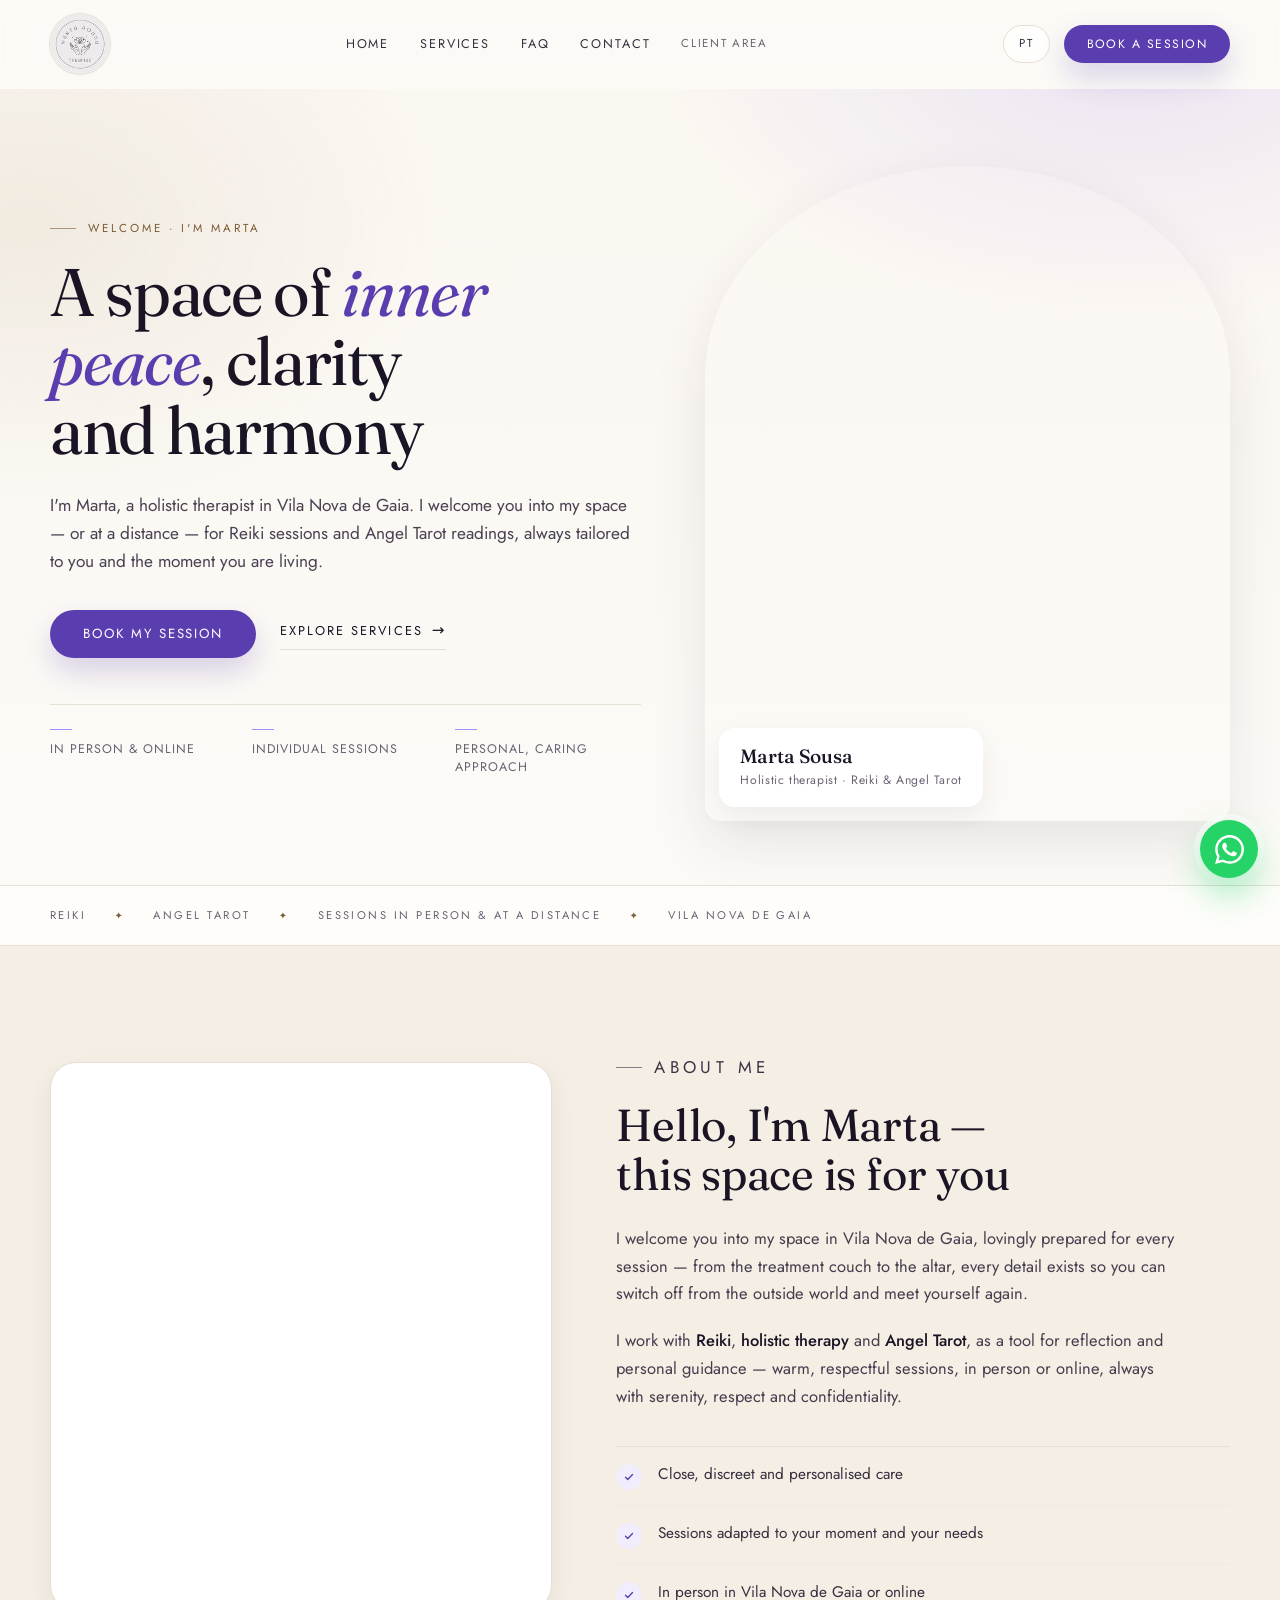
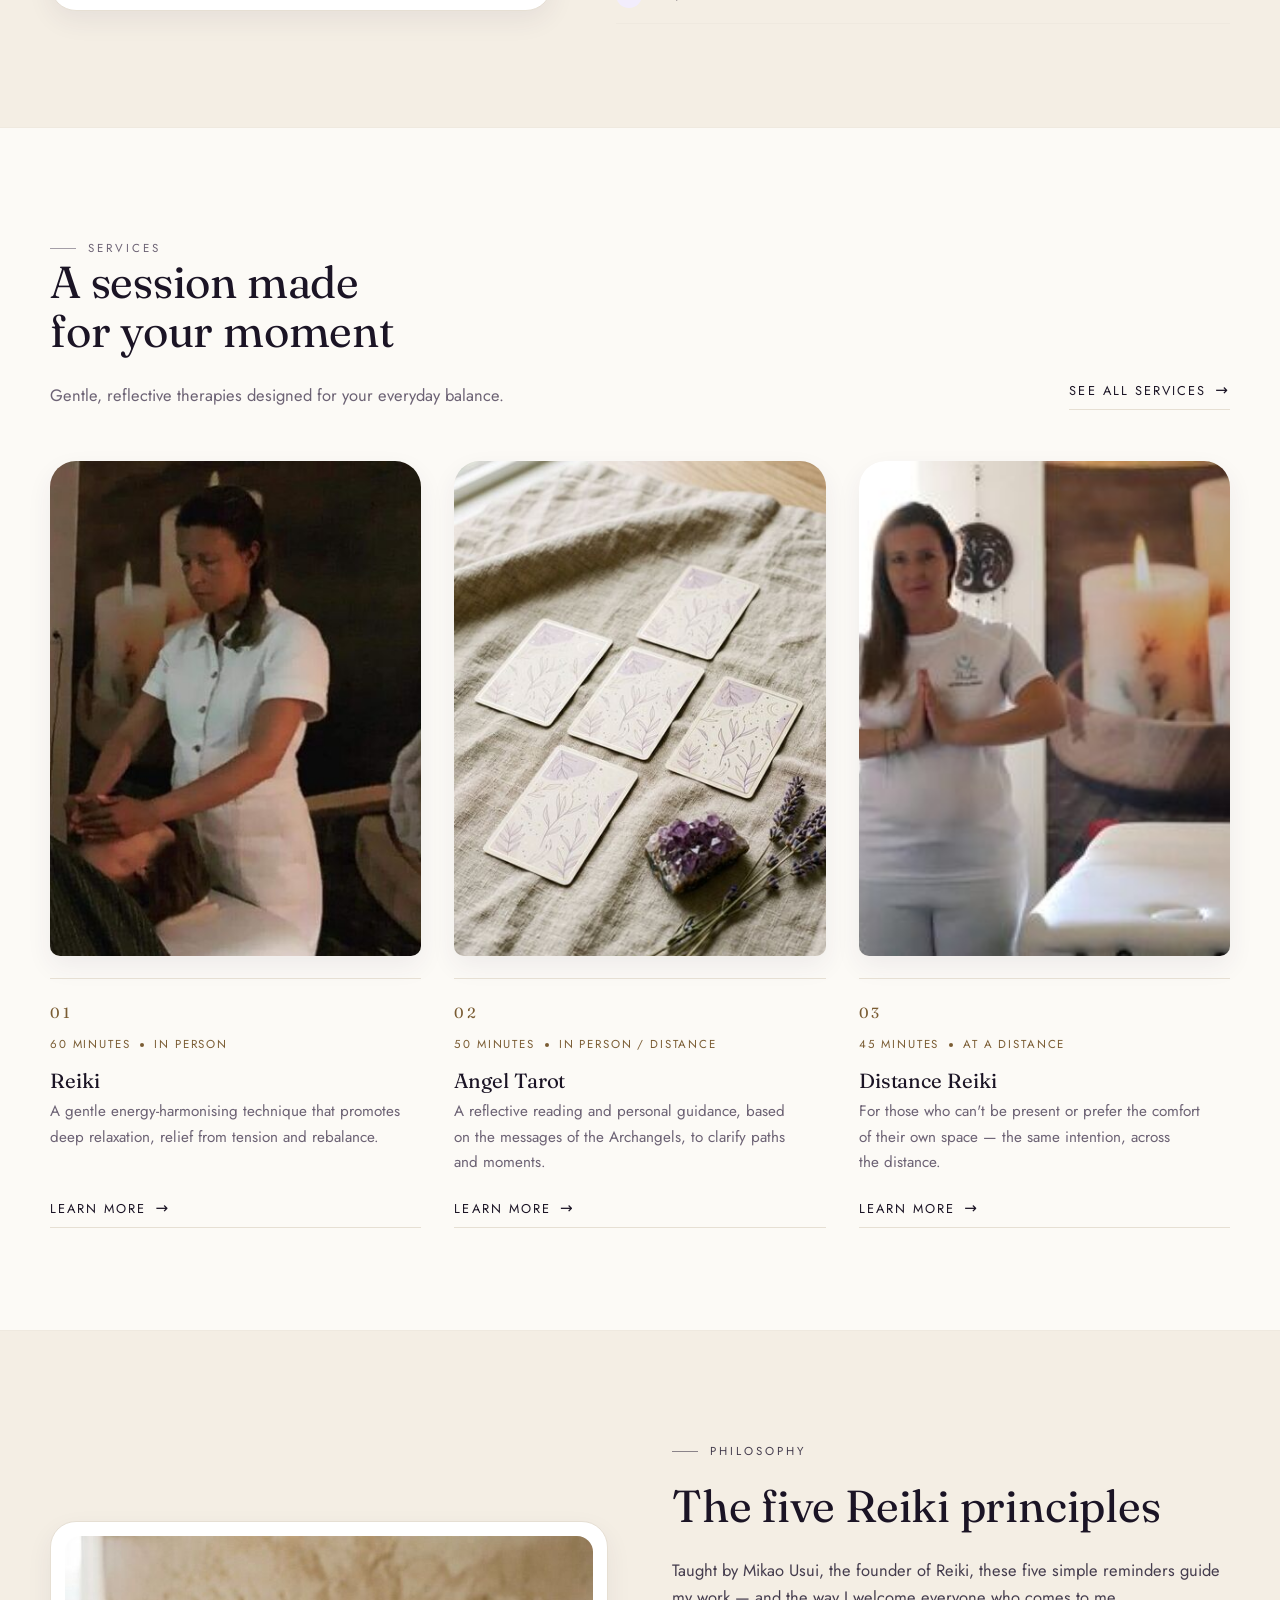
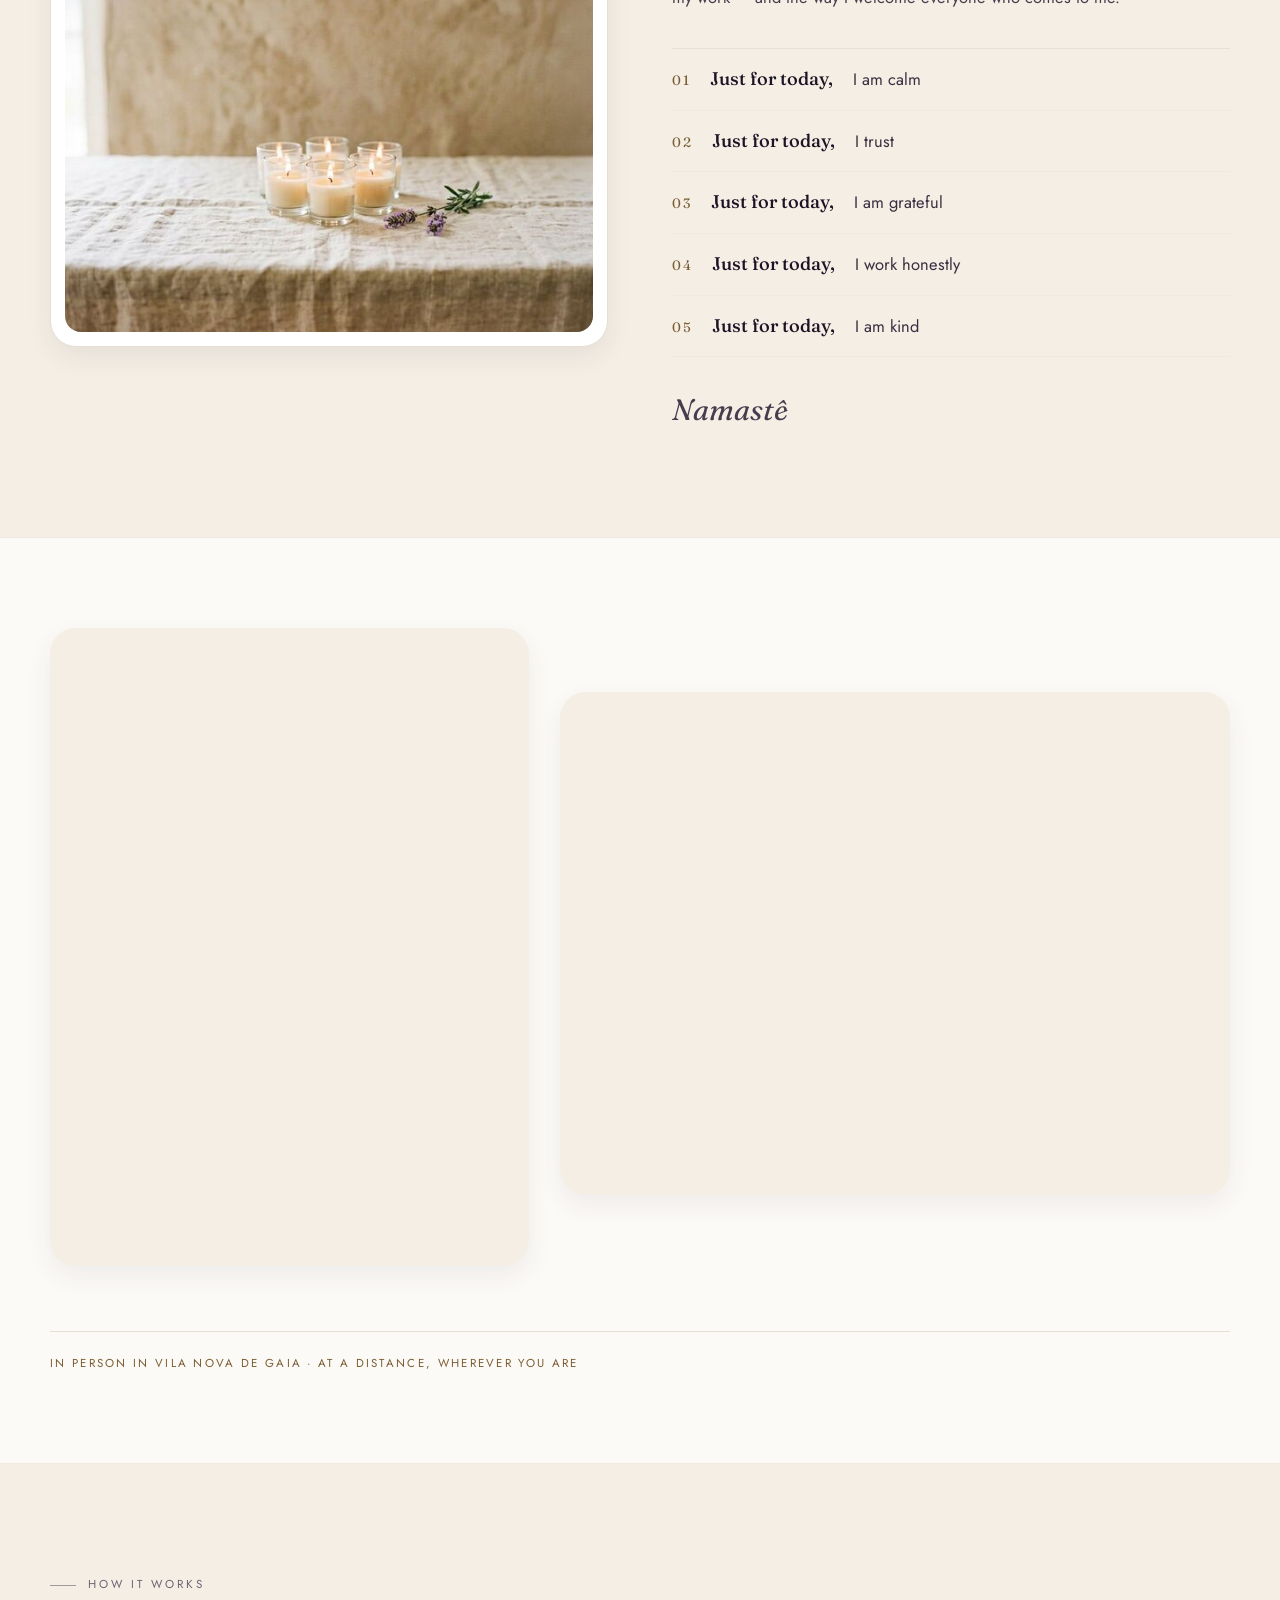
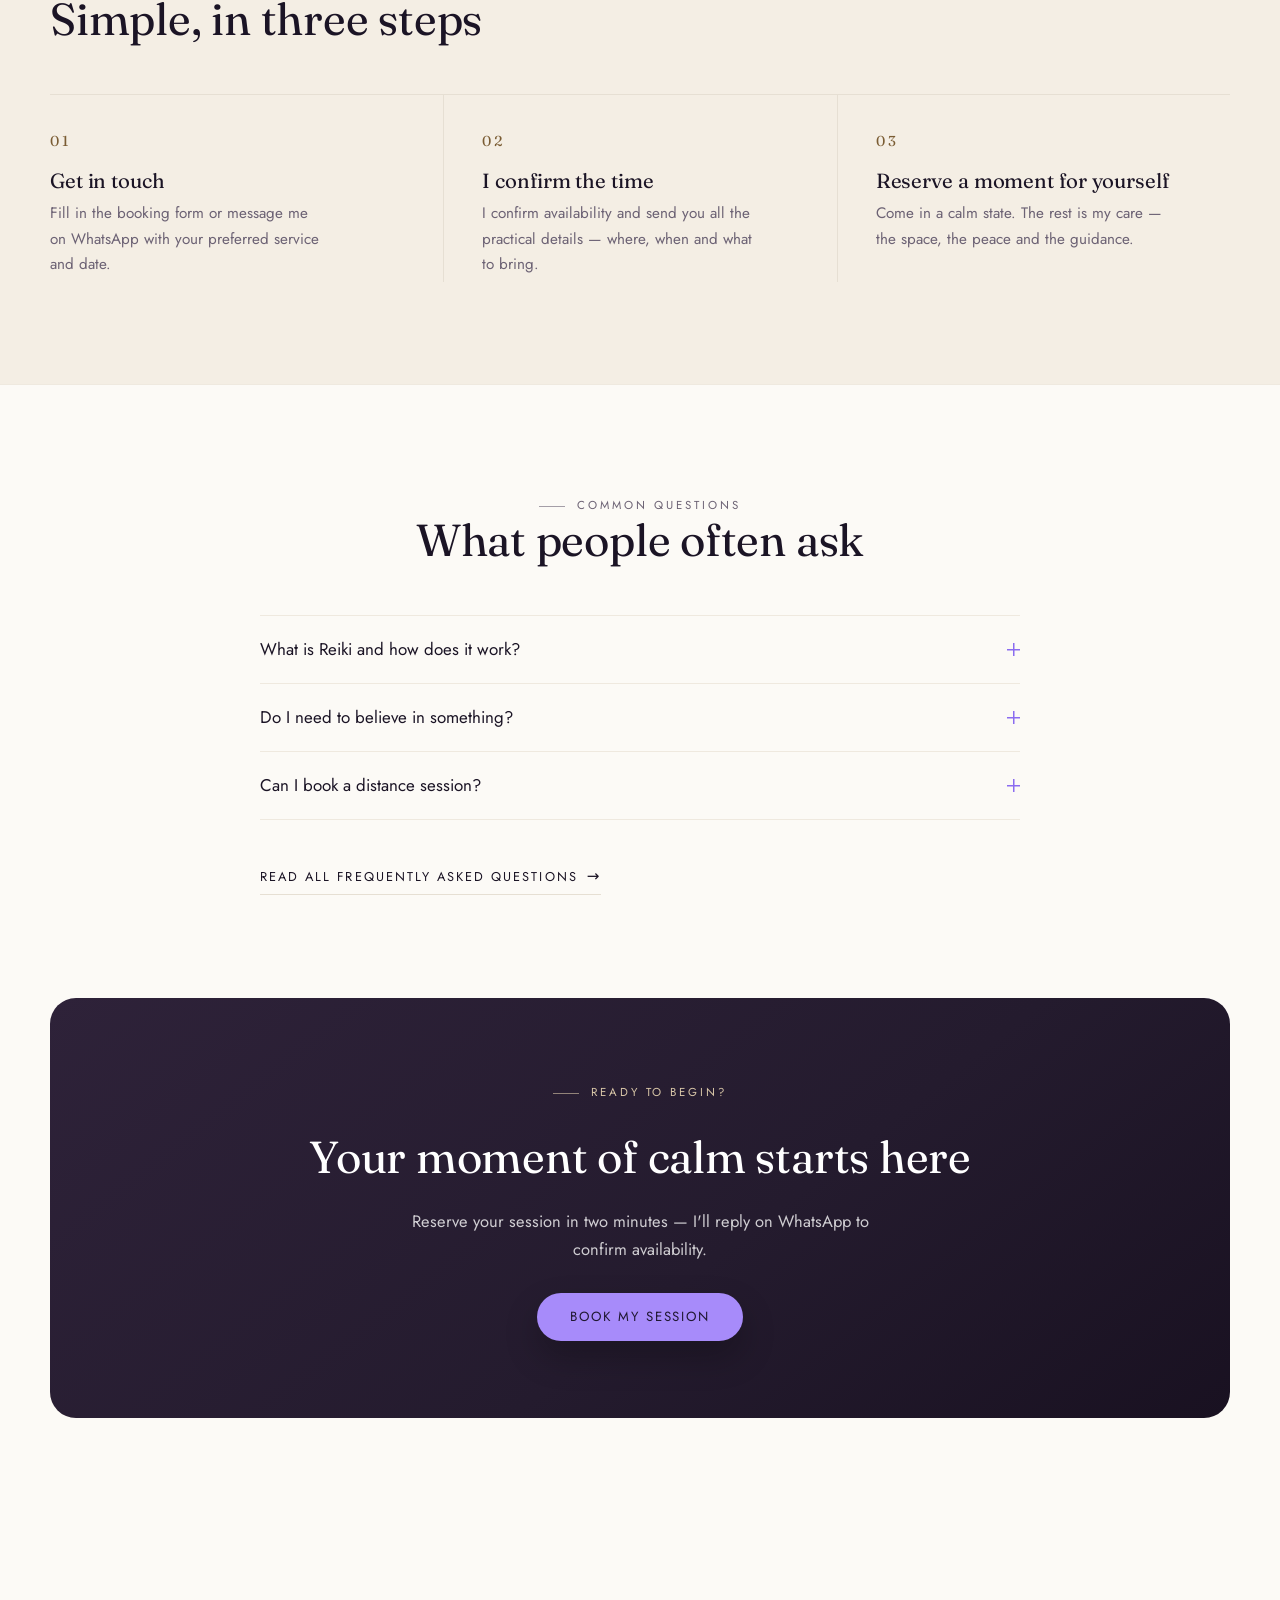
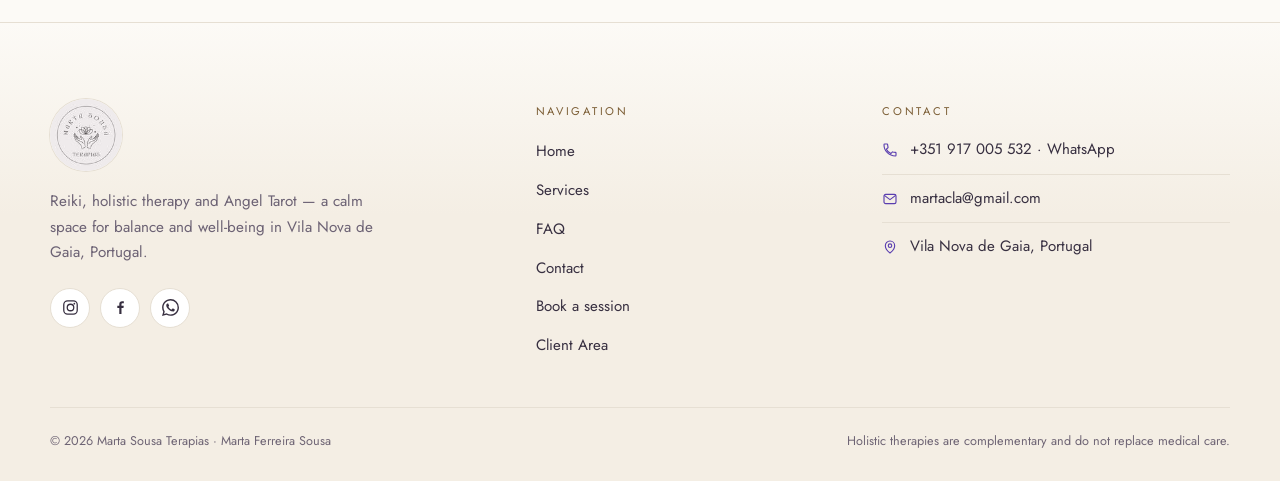
==== commit 437c8b11: "Remove 'Imagem ilustrativa' captions and enlarge header logo - Remove the 'Imagem ilustrativa' capti" ====
--- a/en/index.html
+++ b/en/index.html
@@ -23,7 +23,7 @@
   <header class="site-header">
     <div class="container header-inner">
       <a class="brand" href="index.html" aria-label="Marta Sousa Terapias — Home">
-        <img class="brand-mark" src="../images/logo.jpeg" srcset="../images/logo-56.jpg 56w, ../images/logo-112.jpg 112w, ../images/logo-168.jpg 168w" sizes="48px" alt="Marta Sousa Terapias" width="56" height="56" decoding="async">
+        <img class="brand-mark" src="../images/logo.jpeg" srcset="../images/logo-56.jpg 56w, ../images/logo-112.jpg 112w, ../images/logo-168.jpg 168w" sizes="60px" alt="Marta Sousa Terapias" width="60" height="60" decoding="async">
       </a>
       <nav class="main-nav" id="mainNav" aria-label="Main navigation">
         <a href="index.html">Home</a>
@@ -77,7 +77,6 @@
       <div class="container about-grid">
         <div class="about-media reveal">
           <img src="../images/marta-sobre.jpg" srcset="../images/marta-sobre-480.jpg 480w, ../images/marta-sobre-640.jpg 640w, ../images/marta-sobre.jpg 783w" sizes="(max-width: 980px) calc(100vw - 48px), 500px" alt="Calm treatment room with a linen-dressed couch, lit candles and lavender" width="783" height="900" loading="lazy" decoding="async">
-          <p class="media-note">Illustrative image</p>
         </div>
         <div class="about-copy reveal">
                     <p class="eyebrow">About me</p>
@@ -144,7 +143,6 @@
       <div class="container principios-grid">
         <div class="principios-media reveal">
           <img src="../images/principios-reiki.jpg" srcset="../images/principios-reiki-600.jpg 600w, ../images/principios-reiki-900.jpg 900w, ../images/principios-reiki.jpg 1200w" sizes="(max-width: 980px) calc(100vw - 48px), 554px" alt="Five lit candles on raw linen with lavender — a nod to the five Reiki principles" width="1200" height="900" loading="lazy" decoding="async">
-          <p class="media-note">Illustrative image</p>
         </div>
         <div class="principios-copy reveal">
           <p class="eyebrow">Philosophy</p>
--- a/css/style.css
+++ b/css/style.css
@@ -47,7 +47,7 @@
   --font-body:"Jost","Avenir Next","Segoe UI",system-ui,-apple-system,sans-serif;
   --wa:#25D366;
 
-  --header-h:76px;
+  --header-h:88px;
   --container:1180px;
 }
 
@@ -162,7 +162,7 @@
 .header-inner{display:flex;align-items:center;gap:22px;height:var(--header-h)}
 .brand{display:flex;align-items:center;gap:12px;flex:none}
 .brand-mark{
-  width:48px;height:48px;flex:none;display:block;object-fit:contain;
+  width:60px;height:60px;flex:none;display:block;object-fit:contain;
   border-radius:50%;background:#fff;box-shadow:0 0 0 1px var(--line);
 }
 .main-nav{display:flex;align-items:center;gap:clamp(18px,2.4vw,32px);margin-inline:auto}
@@ -263,11 +263,6 @@
   padding:14px;box-shadow:var(--shadow-sm);
 }
 .about-media img{border-radius:var(--radius);width:100%;aspect-ratio:4/4.4;object-fit:cover;object-position:center 18%}
-/* nota discreta sob as imagens de ambiente (não são fotografias do espaço real) */
-.media-note{
-  margin:12px 2px 2px;text-align:center;font-size:.72rem;letter-spacing:.14em;
-  text-transform:uppercase;color:var(--faint);
-}
 .about-copy p{color:#453D4E;max-width:56ch}
 .about-copy > p:first-of-type{font-size:1.06rem;color:#3C3446}
 .mini-list{list-style:none;margin:clamp(26px,3vw,36px) 0 0;padding:0;display:grid;gap:0;border-top:1px solid var(--line)}
